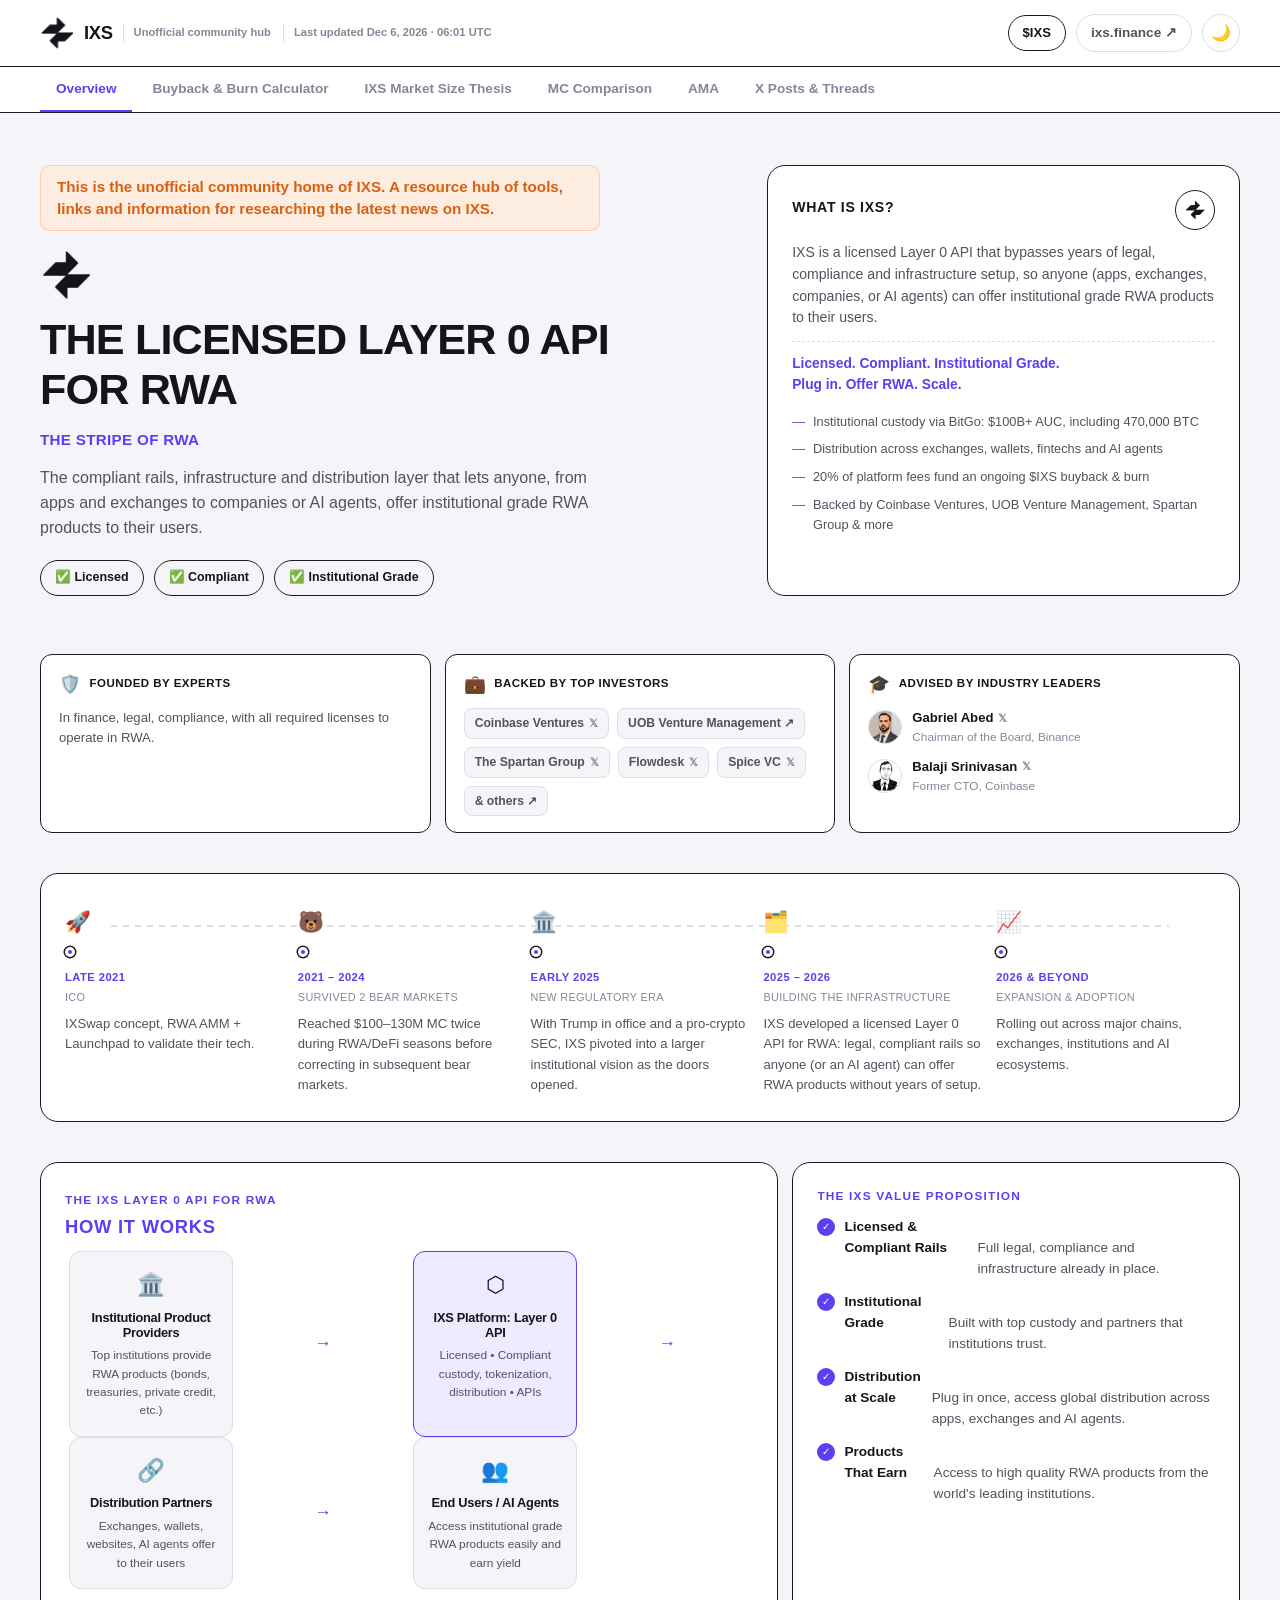
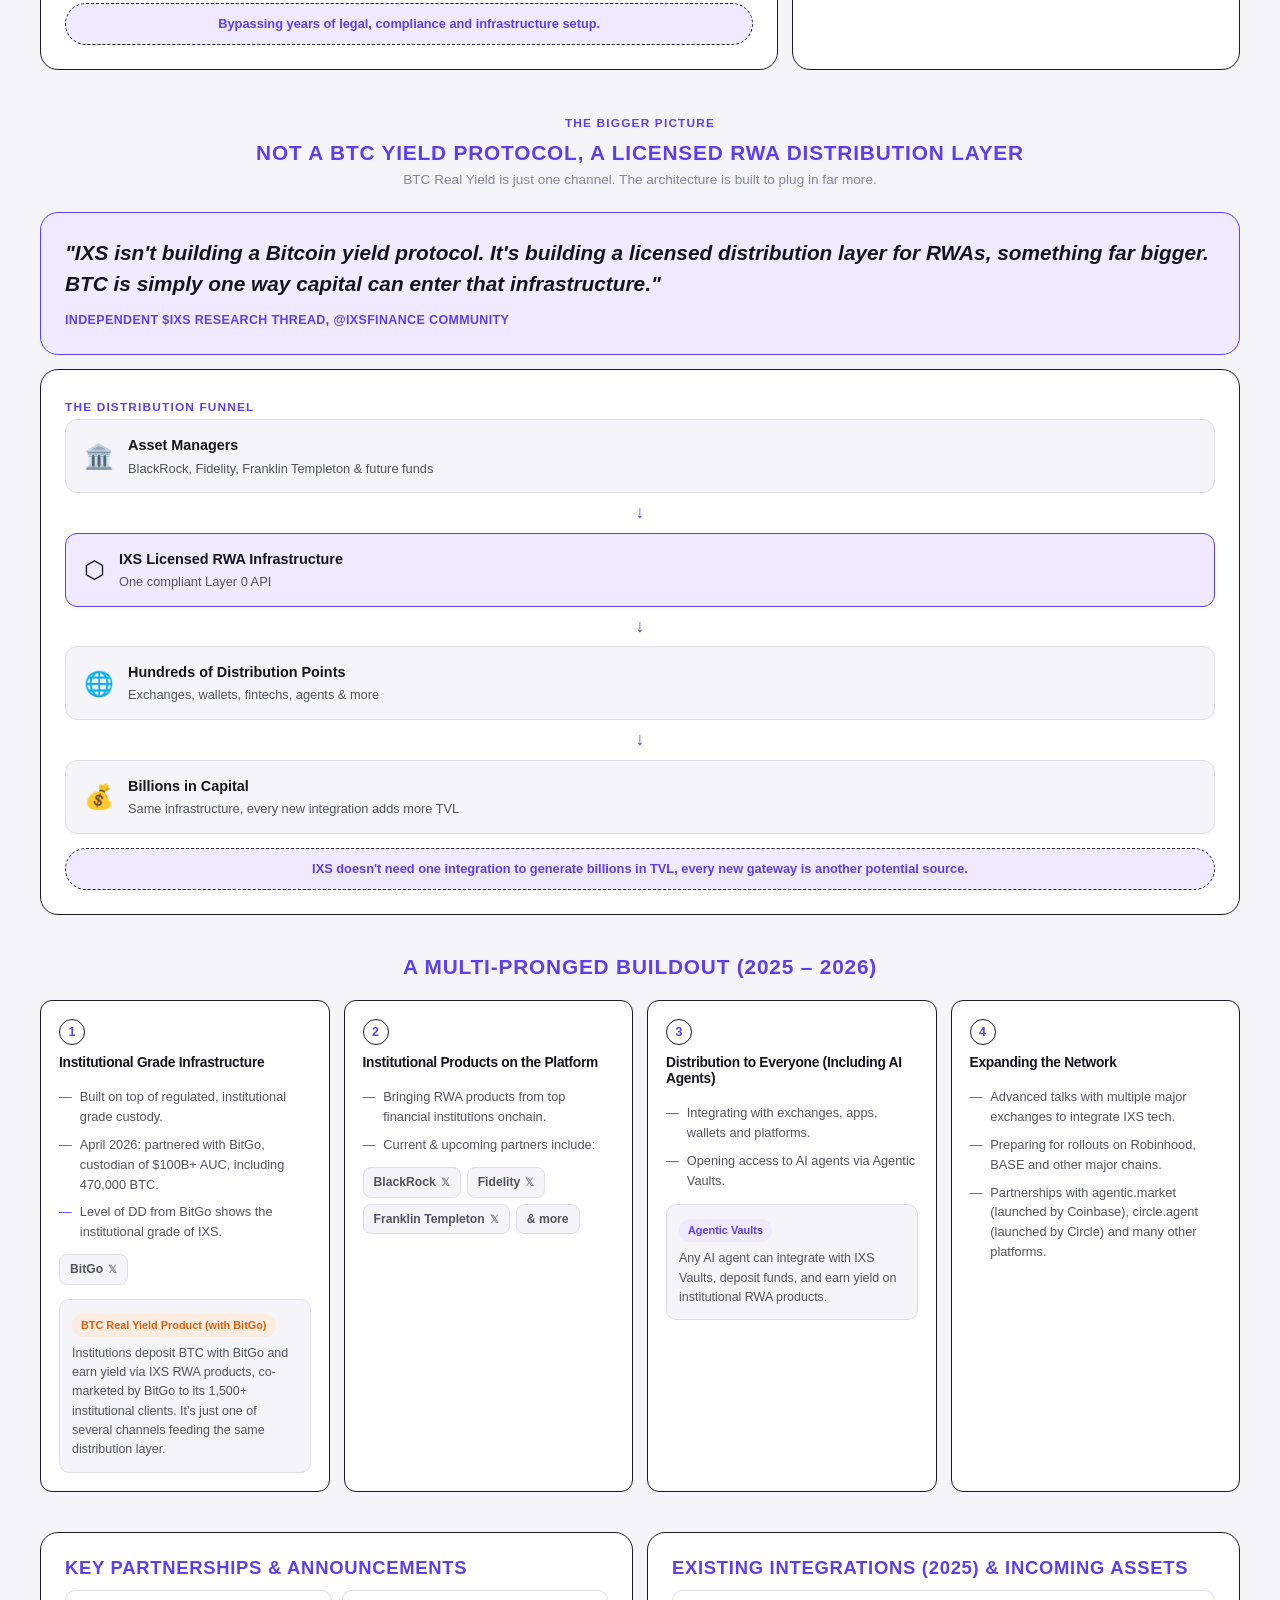
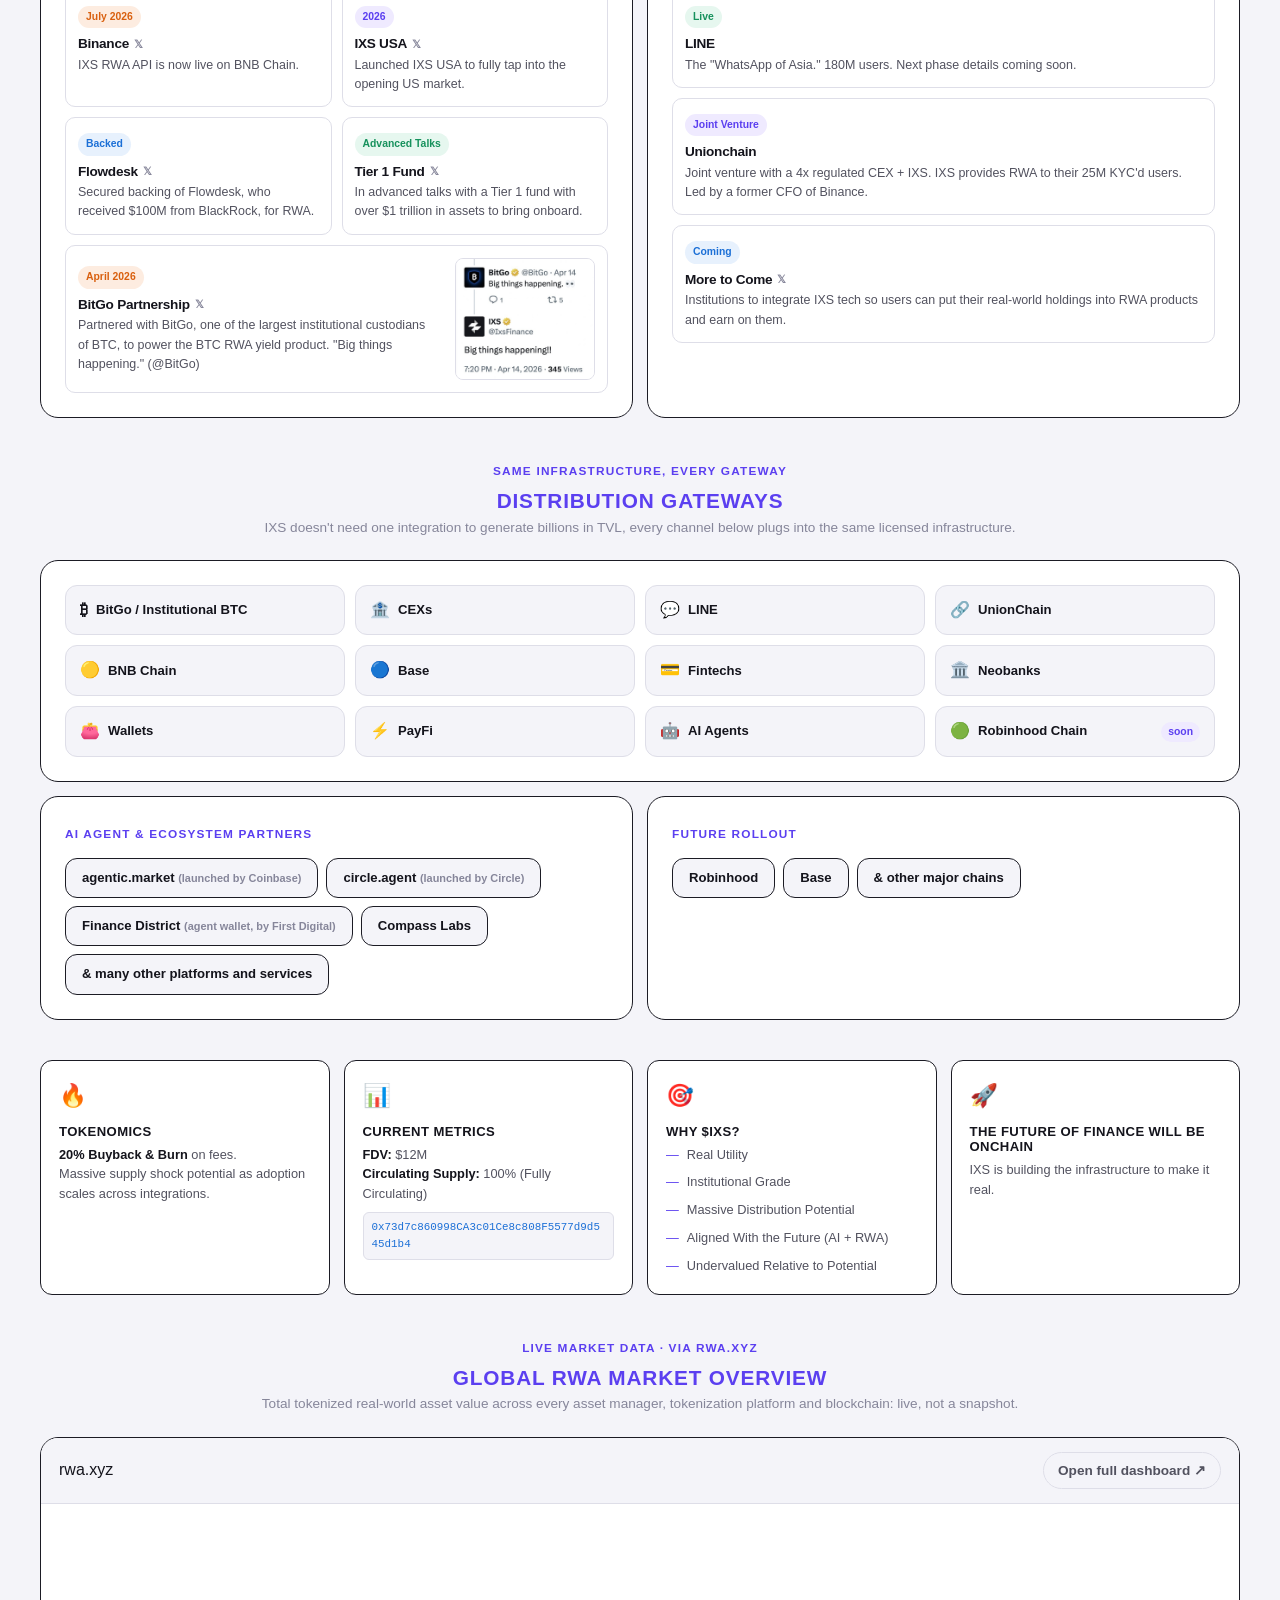
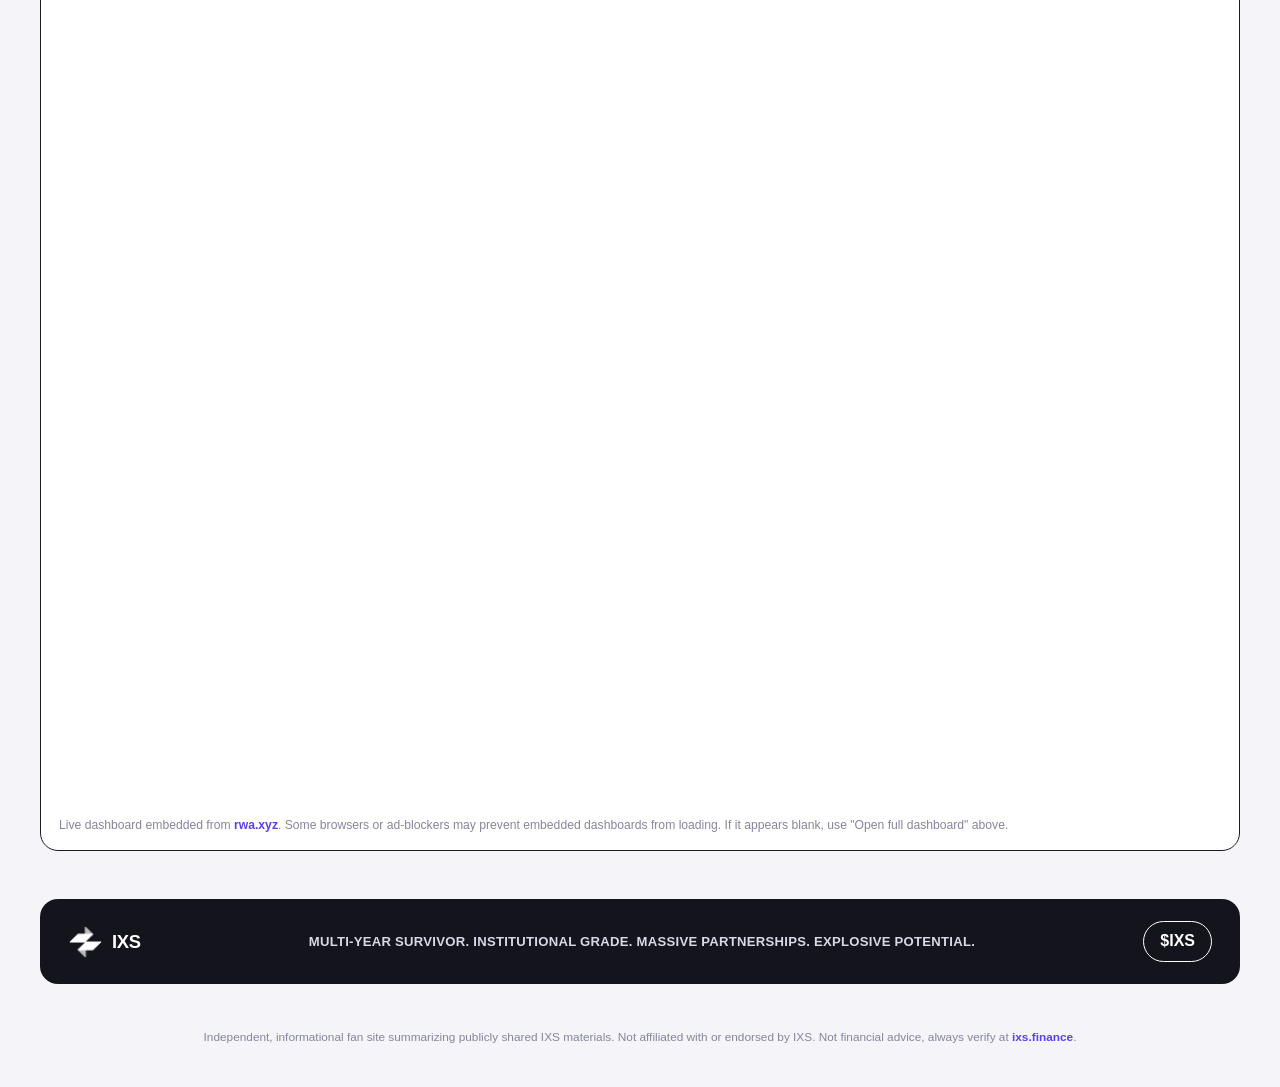
==== index.html @ 7d9be3b3 "Add files via upload" ====
<!DOCTYPE html>
<html lang="en">
<head>
<meta charset="UTF-8">
<meta name="viewport" content="width=device-width, initial-scale=1.0">
<script>
  // Set the theme before first paint to avoid a light/dark flash.
  (function () {
    try {
      var stored = localStorage.getItem('ixs-theme');
      var theme = stored || (window.matchMedia && window.matchMedia('(prefers-color-scheme: dark)').matches ? 'dark' : 'light');
      document.documentElement.setAttribute('data-theme', theme);
    } catch (e) {}
  })();
</script>
<title>IXS: The Licensed Layer 0 API for RWA</title>
<meta name="description" content="IXS is the compliant rails, infrastructure and distribution layer that lets anyone, apps, exchanges, companies or AI agents, offer institutional-grade RWA products to their users. Licensed. Compliant. Institutional Grade.">
<link rel="icon" type="image/png" sizes="32x32" href="assets/favicon-32.png">
<link rel="apple-touch-icon" href="assets/favicon-256.png">
<link rel="stylesheet" href="css/styles.css?v=82">
</head>
<body>

<!-- TOP BAR (menu/tabs to be added here later) -->
<div class="topbar">
  <div class="topbar-inner">
    <div class="brand">
      <img class="brand-mark logo-invertable" src="assets/logo-mark-dark.png" alt="IXS logo">
      <span class="brand-word">IXS</span>
      <span class="brand-tag">Unofficial community hub</span>
      <span class="last-updated" id="lastUpdated">Last updated…</span>
    </div>
    <div style="display:flex; align-items:center; gap:10px;">
      <span class="ticker-badge">$IXS</span>
      <a href="https://www.ixs.finance" target="_blank" rel="noopener" class="topbar-link">ixs.finance ↗</a>
      <button type="button" id="themeToggle" class="theme-toggle" aria-label="Toggle dark mode" title="Toggle dark mode">
        <span class="icon-sun" aria-hidden="true">☀️</span>
        <span class="icon-moon" aria-hidden="true">🌙</span>
      </button>
    </div>
  </div>
</div>

<!-- TAB NAV -->
<div class="tabbar">
  <div class="tabbar-inner">
    <button type="button" class="tab-btn active" data-tab="tab-overview">Overview</button>
    <button type="button" class="tab-btn" data-tab="tab-model">Buyback &amp; Burn Calculator</button>
    <button type="button" class="tab-btn" data-tab="tab-ixs-thesis">IXS Market Size Thesis</button>
    <button type="button" class="tab-btn" data-tab="tab-comparison">MC Comparison</button>
    <button type="button" class="tab-btn" data-tab="tab-ama">AMA</button>
    <button type="button" class="tab-btn" data-tab="tab-posts">X Posts &amp; Threads</button>
  </div>
</div>

<div id="tab-overview" class="tab-panel">
<div class="container">

  <!-- ============ ROW 1 — HEADER / WHAT IS IXS ============ -->
  <section id="overview">
    <div class="hero-grid">
      <div class="hero-left reveal">
        <p class="hero-disclaimer">This is the unofficial community home of IXS. A resource hub of tools, links and information for researching the latest news on IXS.</p>
        <img class="brand-mark logo-invertable" src="assets/logo-mark-dark.png" alt="IXS logo" style="width:52px; height:52px;">
        <h1>THE LICENSED LAYER 0 API FOR RWA</h1>
        <div class="kicker">THE STRIPE OF RWA</div>
        <p class="lede">The compliant rails, infrastructure and distribution layer that lets anyone, from apps and exchanges to companies or AI agents, offer institutional grade RWA products to their users.</p>
        <div class="badge-row">
          <span class="badge">✅ Licensed</span>
          <span class="badge">✅ Compliant</span>
          <span class="badge">✅ Institutional Grade</span>
        </div>
      </div>

      <div class="what-is-box reveal">
        <div class="head-row">
          <h3>What is IXS?</h3>
          <span class="mini-mark">
            <img class="logo-invertable" src="assets/logo-mark-dark.png" alt="IXS logo" style="width:20px; height:20px;">
          </span>
        </div>
        <p>IXS is a licensed Layer 0 API that bypasses years of legal, compliance and infrastructure setup, so anyone (apps, exchanges, companies, or AI agents) can offer institutional grade RWA products to their users.</p>
        <div class="tagline">Licensed. Compliant. Institutional Grade.<br>Plug in. Offer RWA. Scale.</div>
        <ul class="dash-list" style="margin-top:4px;">
          <li>Institutional custody via BitGo: $100B+ AUC, including 470,000 BTC</li>
          <li>Distribution across exchanges, wallets, fintechs and AI agents</li>
          <li>20% of platform fees fund an ongoing $IXS buyback &amp; burn</li>
          <li>Backed by Coinbase Ventures, UOB Venture Management, Spartan Group &amp; more</li>
        </ul>
      </div>
    </div>
  </section>

  <!-- ============ ROW 2 — FOUNDED / BACKED / ADVISED ============ -->
  <section id="credibility">
    <div class="cred-grid">
      <div class="cred-box reveal">
        <div class="label"><span class="ic">🛡️</span> Founded by Experts</div>
        <p style="font-size:0.82rem;">In finance, legal, compliance, with all required licenses to operate in RWA.</p>
      </div>
      <div class="cred-box reveal">
        <div class="label"><span class="ic">💼</span> Backed by Top Investors</div>
        <div class="logo-row">
          <a class="logo-chip-sm interactive" href="https://x.com/cbventures" target="_blank" rel="noopener">Coinbase Ventures <span class="x-icon" aria-hidden="true">𝕏</span></a>
          <a class="logo-chip-sm interactive" href="https://www.uobvm.com.sg/uobvm-en/index.page" target="_blank" rel="noopener">UOB Venture Management ↗</a>
          <a class="logo-chip-sm interactive" href="https://x.com/TheSpartanGroup" target="_blank" rel="noopener">The Spartan Group <span class="x-icon" aria-hidden="true">𝕏</span></a>
          <a class="logo-chip-sm interactive" href="https://x.com/flowdesk_co" target="_blank" rel="noopener">Flowdesk <span class="x-icon" aria-hidden="true">𝕏</span></a>
          <a class="logo-chip-sm interactive" href="https://x.com/SPiCE_VC" target="_blank" rel="noopener">Spice VC <span class="x-icon" aria-hidden="true">𝕏</span></a>
          <a class="logo-chip-sm interactive" href="https://www.ixs.finance/ecosystem" target="_blank" rel="noopener">& others ↗</a>
        </div>
      </div>
      <div class="cred-box reveal">
        <div class="label"><span class="ic">🎓</span> Advised by Industry Leaders</div>
        <div class="advisor-row">
          <a class="advisor advisor-link" href="https://x.com/gabrielabed" target="_blank" rel="noopener">
            <img class="avatar avatar-photo" src="assets/gabriel-abed.jpg" alt="Gabriel Abed">
            <div>
              <div class="name">Gabriel Abed <span class="x-icon" aria-hidden="true">𝕏</span></div>
              <div class="role">Chairman of the Board, Binance</div>
            </div>
          </a>
          <a class="advisor advisor-link" href="https://x.com/balajis" target="_blank" rel="noopener">
            <img class="avatar avatar-photo" src="assets/balaji-srinivasan.jpg" alt="Balaji Srinivasan">
            <div>
              <div class="name">Balaji Srinivasan <span class="x-icon" aria-hidden="true">𝕏</span></div>
              <div class="role">Former CTO, Coinbase</div>
            </div>
          </a>
        </div>
      </div>
    </div>
  </section>

  <!-- ============ ROW 3 — TIMELINE ============ -->
  <section id="timeline">
    <div class="panel timeline-panel reveal">
      <div class="timeline">
        <div class="tl-item">
          <div class="ic">🚀</div>
          <div class="tl-dot"></div>
          <div class="phase">Late 2021</div>
          <div class="period">ICO</div>
          <p>IXSwap concept, RWA AMM + Launchpad to validate their tech.</p>
        </div>
        <div class="tl-item">
          <div class="ic">🐻</div>
          <div class="tl-dot"></div>
          <div class="phase">2021 – 2024</div>
          <div class="period">Survived 2 Bear Markets</div>
          <p>Reached $100–130M MC twice during RWA/DeFi seasons before correcting in subsequent bear markets.</p>
        </div>
        <div class="tl-item">
          <div class="ic">🏛️</div>
          <div class="tl-dot"></div>
          <div class="phase">Early 2025</div>
          <div class="period">New Regulatory Era</div>
          <p>With Trump in office and a pro-crypto SEC, IXS pivoted into a larger institutional vision as the doors opened.</p>
        </div>
        <div class="tl-item">
          <div class="ic">🗂️</div>
          <div class="tl-dot"></div>
          <div class="phase">2025 – 2026</div>
          <div class="period">Building the Infrastructure</div>
          <p>IXS developed a licensed Layer 0 API for RWA: legal, compliant rails so anyone (or an AI agent) can offer RWA products without years of setup.</p>
        </div>
        <div class="tl-item">
          <div class="ic">📈</div>
          <div class="tl-dot"></div>
          <div class="phase">2026 & Beyond</div>
          <div class="period">Expansion & Adoption</div>
          <p>Rolling out across major chains, exchanges, institutions and AI ecosystems.</p>
        </div>
      </div>
    </div>
  </section>

  <!-- ============ ROW 4 — HOW IT WORKS + VALUE PROP ============ -->
  <section id="how-it-works">
    <div class="hiw-grid">
      <div class="panel reveal">
        <div class="eyebrow">The IXS Layer 0 API for RWA</div>
        <h2 style="margin-top:4px;">How It Works</h2>
        <div class="flow">
          <div class="flow-step">
            <div class="ic">🏛️</div>
            <h4>Institutional Product Providers</h4>
            <p>Top institutions provide RWA products (bonds, treasuries, private credit, etc.)</p>
          </div>
          <div class="flow-arrow">→</div>
          <div class="flow-step highlight">
            <div class="ic">⬡</div>
            <h4>IXS Platform: Layer 0 API</h4>
            <p>Licensed • Compliant custody, tokenization, distribution • APIs</p>
          </div>
          <div class="flow-arrow">→</div>
          <div class="flow-step">
            <div class="ic">🔗</div>
            <h4>Distribution Partners</h4>
            <p>Exchanges, wallets, websites, AI agents offer to their users</p>
          </div>
          <div class="flow-arrow">→</div>
          <div class="flow-step">
            <div class="ic">👥</div>
            <h4>End Users / AI Agents</h4>
            <p>Access institutional grade RWA products easily and earn yield</p>
          </div>
        </div>
        <div class="flow-note">Bypassing years of legal, compliance and infrastructure setup.</div>
      </div>

      <div class="panel value-box reveal">
        <div class="eyebrow">The IXS Value Proposition</div>
        <ul class="check-list">
          <li><strong>Licensed & Compliant Rails</strong><br>Full legal, compliance and infrastructure already in place.</li>
          <li><strong>Institutional Grade</strong><br>Built with top custody and partners that institutions trust.</li>
          <li><strong>Distribution at Scale</strong><br>Plug in once, access global distribution across apps, exchanges and AI agents.</li>
          <li><strong>Products That Earn</strong><br>Access to high quality RWA products from the world's leading institutions.</li>
        </ul>
      </div>
    </div>
  </section>

  <!-- ============ ROW 4.5 — THE BIGGER PICTURE (DISTRIBUTION THESIS) ============ -->
  <section id="bigger-picture">
    <div class="section-title reveal">
      <span class="eyebrow" style="justify-content:center; display:inline-flex;">The bigger picture</span>
      <h2 style="margin-top:6px;">Not a BTC yield protocol, a licensed RWA distribution layer</h2>
      <div class="sub">BTC Real Yield is just one channel. The architecture is built to plug in far more.</div>
    </div>

    <div class="panel quote-card reveal">
      <p class="quote-text">"IXS isn't building a Bitcoin yield protocol. It's building a licensed distribution layer for RWAs, something far bigger. BTC is simply one way capital can enter that infrastructure."</p>
      <div class="quote-attr">Independent $IXS research thread, @IxsFinance community</div>
    </div>

    <div class="panel reveal" style="margin-top:14px;">
      <div class="eyebrow">The distribution funnel</div>
      <div class="funnel">
        <div class="funnel-step">
          <div class="ic">🏛️</div>
          <div>
            <strong>Asset Managers</strong>
            <p>BlackRock, Fidelity, Franklin Templeton &amp; future funds</p>
          </div>
        </div>
        <div class="funnel-arrow">↓</div>
        <div class="funnel-step highlight">
          <div class="ic">⬡</div>
          <div>
            <strong>IXS Licensed RWA Infrastructure</strong>
            <p>One compliant Layer 0 API</p>
          </div>
        </div>
        <div class="funnel-arrow">↓</div>
        <div class="funnel-step">
          <div class="ic">🌐</div>
          <div>
            <strong>Hundreds of Distribution Points</strong>
            <p>Exchanges, wallets, fintechs, agents &amp; more</p>
          </div>
        </div>
        <div class="funnel-arrow">↓</div>
        <div class="funnel-step">
          <div class="ic">💰</div>
          <div>
            <strong>Billions in Capital</strong>
            <p>Same infrastructure, every new integration adds more TVL</p>
          </div>
        </div>
      </div>
      <div class="flow-note">IXS doesn't need one integration to generate billions in TVL, every new gateway is another potential source.</div>
    </div>
  </section>

  <!-- ============ ROW 5 — MULTI-PRONGED BUILDOUT ============ -->
  <section id="buildout">
    <div class="section-title reveal">
      <h2>A Multi-Pronged Buildout (2025 – 2026)</h2>
    </div>
    <div class="buildout-grid">
      <div class="buildout-card reveal">
        <div class="buildout-num">1</div>
        <h3>Institutional Grade Infrastructure</h3>
        <ul class="dash-list">
          <li>Built on top of regulated, institutional grade custody.</li>
          <li>April 2026: partnered with BitGo, custodian of $100B+ AUC, including 470,000 BTC.</li>
          <li>Level of DD from BitGo shows the institutional grade of IXS.</li>
        </ul>
        <div class="logo-row" style="margin-top:2px;"><a class="logo-chip-sm interactive" href="https://x.com/BitGo" target="_blank" rel="noopener">BitGo <span class="x-icon" aria-hidden="true">𝕏</span></a></div>
        <div class="callout">
          <span class="tag tag-orange">BTC Real Yield Product (with BitGo)</span>
          <p>Institutions deposit BTC with BitGo and earn yield via IXS RWA products, co-marketed by BitGo to its 1,500+ institutional clients. It's just one of several channels feeding the same distribution layer.</p>
        </div>
      </div>

      <div class="buildout-card reveal">
        <div class="buildout-num">2</div>
        <h3>Institutional Products on the Platform</h3>
        <ul class="dash-list">
          <li>Bringing RWA products from top financial institutions onchain.</li>
          <li>Current & upcoming partners include:</li>
        </ul>
        <div class="mini-logo-row">
          <a class="logo-chip-sm interactive" href="https://x.com/BlackRock" target="_blank" rel="noopener">BlackRock <span class="x-icon" aria-hidden="true">𝕏</span></a>
          <a class="logo-chip-sm interactive" href="https://x.com/Fidelity" target="_blank" rel="noopener">Fidelity <span class="x-icon" aria-hidden="true">𝕏</span></a>
          <a class="logo-chip-sm interactive" href="https://x.com/FTDA_US" target="_blank" rel="noopener">Franklin Templeton <span class="x-icon" aria-hidden="true">𝕏</span></a>
          <span class="logo-chip-sm">& more</span>
        </div>
      </div>

      <div class="buildout-card reveal">
        <div class="buildout-num">3</div>
        <h3>Distribution to Everyone (Including AI Agents)</h3>
        <ul class="dash-list">
          <li>Integrating with exchanges, apps, wallets and platforms.</li>
          <li>Opening access to AI agents via Agentic Vaults.</li>
        </ul>
        <div class="callout">
          <span class="tag tag-purple">Agentic Vaults</span>
          <p>Any AI agent can integrate with IXS Vaults, deposit funds, and earn yield on institutional RWA products.</p>
        </div>
      </div>

      <div class="buildout-card reveal">
        <div class="buildout-num">4</div>
        <h3>Expanding the Network</h3>
        <ul class="dash-list">
          <li>Advanced talks with multiple major exchanges to integrate IXS tech.</li>
          <li>Preparing for rollouts on Robinhood, BASE and other major chains.</li>
          <li>Partnerships with agentic.market (launched by Coinbase), circle.agent (launched by Circle) and many other platforms.</li>
        </ul>
      </div>
    </div>
  </section>

  <!-- ============ ROW 6 — KEY PARTNERSHIPS / EXISTING INTEGRATIONS ============ -->
  <section id="partnerships">
    <div class="announce-grid">
      <div class="panel announce-panel reveal">
        <h2>Key Partnerships & Announcements</h2>
        <div class="announce-items">
          <a class="announce-item interactive" href="https://x.com/BNBCHAIN/status/2077820978877378817" target="_blank" rel="noopener">
            <span class="tag tag-orange">July 2026</span>
            <h4>Binance <span class="x-icon" aria-hidden="true">𝕏</span></h4>
            <p>IXS RWA API is now live on BNB Chain.</p>
          </a>
          <a class="announce-item interactive" href="https://x.com/IxsFinance/status/2028813392669004068" target="_blank" rel="noopener">
            <span class="tag tag-purple">2026</span>
            <h4>IXS USA <span class="x-icon" aria-hidden="true">𝕏</span></h4>
            <p>Launched IXS USA to fully tap into the opening US market.</p>
          </a>
          <a class="announce-item interactive" href="https://x.com/IxsFinance/status/1991494586934427832" target="_blank" rel="noopener">
            <span class="tag" style="background:var(--blue-soft); color:var(--blue);">Backed</span>
            <h4>Flowdesk <span class="x-icon" aria-hidden="true">𝕏</span></h4>
            <p>Secured backing of Flowdesk, who received $100M from BlackRock, for RWA.</p>
          </a>
          <a class="announce-item interactive" href="https://x.com/Crypto_Nolt/status/2080570416100208909" target="_blank" rel="noopener">
            <span class="tag" style="background:var(--green-soft); color:var(--green);">Advanced Talks</span>
            <h4>Tier 1 Fund <span class="x-icon" aria-hidden="true">𝕏</span></h4>
            <p>In advanced talks with a Tier 1 fund with over $1 trillion in assets to bring onboard.</p>
          </a>
          <a class="announce-item interactive announce-item-featured" href="https://x.com/IxsFinance/status/2044017113120030805" target="_blank" rel="noopener">
            <div class="announce-featured-text">
              <span class="tag tag-orange">April 2026</span>
              <h4>BitGo Partnership <span class="x-icon" aria-hidden="true">𝕏</span></h4>
              <p>Partnered with BitGo, one of the largest institutional custodians of BTC, to power the BTC RWA yield product. "Big things happening." (@BitGo)</p>
            </div>
            <img class="announce-featured-img" src="assets/bitgo-ixs-tweet.jpg" alt="BitGo and IXS Finance exchange on X: BitGo says &quot;Big things happening.&quot;, IXS replies &quot;Big things happening!!&quot;">
          </a>
        </div>
      </div>

      <div class="panel announce-panel reveal">
        <h2>Existing Integrations (2025) & Incoming Assets</h2>
        <div class="announce-items single-col">
          <div class="announce-item">
            <span class="tag" style="background:var(--green-soft); color:var(--green);">Live</span>
            <h4>LINE</h4>
            <p>The "WhatsApp of Asia." 180M users. Next phase details coming soon.</p>
          </div>
          <div class="announce-item">
            <span class="tag tag-purple">Joint Venture</span>
            <h4>Unionchain</h4>
            <p>Joint venture with a 4x regulated CEX + IXS. IXS provides RWA to their 25M KYC'd users. Led by a former CFO of Binance.</p>
          </div>
          <a class="announce-item interactive" href="https://x.com/Crypto_Nolt/status/2079907229155635337" target="_blank" rel="noopener">
            <span class="tag" style="background:var(--blue-soft); color:var(--blue);">Coming</span>
            <h4>More to Come <span class="x-icon" aria-hidden="true">𝕏</span></h4>
            <p>Institutions to integrate IXS tech so users can put their real-world holdings into RWA products and earn on them.</p>
          </a>
        </div>
      </div>
    </div>
  </section>

  <!-- ============ ROW 7 — DISTRIBUTION GATEWAYS ============ -->
  <section id="ecosystem">
    <div class="section-title reveal">
      <span class="eyebrow" style="justify-content:center; display:inline-flex;">Same infrastructure, every gateway</span>
      <h2 style="margin-top:6px;">Distribution Gateways</h2>
      <div class="sub">IXS doesn't need one integration to generate billions in TVL, every channel below plugs into the same licensed infrastructure.</div>
    </div>

    <div class="panel reveal">
      <div class="gateway-grid">
        <div class="gateway-chip"><span class="ic">₿</span> BitGo / Institutional BTC</div>
        <div class="gateway-chip"><span class="ic">🏦</span> CEXs</div>
        <div class="gateway-chip"><span class="ic">💬</span> LINE</div>
        <div class="gateway-chip"><span class="ic">🔗</span> UnionChain</div>
        <div class="gateway-chip"><span class="ic">🟡</span> BNB Chain</div>
        <div class="gateway-chip"><span class="ic">🔵</span> Base</div>
        <div class="gateway-chip"><span class="ic">💳</span> Fintechs</div>
        <div class="gateway-chip"><span class="ic">🏛️</span> Neobanks</div>
        <div class="gateway-chip"><span class="ic">👛</span> Wallets</div>
        <div class="gateway-chip"><span class="ic">⚡</span> PayFi</div>
        <div class="gateway-chip"><span class="ic">🤖</span> AI Agents</div>
        <div class="gateway-chip"><span class="ic">🟢</span> Robinhood Chain <span class="soon">soon</span></div>
      </div>
    </div>

    <div class="eco-grid" style="margin-top:14px;">
      <div class="panel eco-panel reveal">
        <div class="eyebrow">AI Agent & Ecosystem Partners</div>
        <div class="logo-strip">
          <span class="logo-chip">agentic.market <small style="font-weight:600; color:var(--faint);">(launched by Coinbase)</small></span>
          <span class="logo-chip">circle.agent <small style="font-weight:600; color:var(--faint);">(launched by Circle)</small></span>
          <span class="logo-chip">Finance District <small style="font-weight:600; color:var(--faint);">(agent wallet, by First Digital)</small></span>
          <span class="logo-chip">Compass Labs</span>
          <span class="logo-chip">& many other platforms and services</span>
        </div>
      </div>
      <div class="panel eco-panel reveal">
        <div class="eyebrow">Future Rollout</div>
        <div class="logo-strip">
          <span class="logo-chip">Robinhood</span>
          <span class="logo-chip">Base</span>
          <span class="logo-chip">& other major chains</span>
        </div>
      </div>
    </div>
  </section>

  <!-- ============ ROW 8 — TOKENOMICS / METRICS / WHY $IXS / FUTURE ============ -->
  <section id="tokenomics">
    <div class="bottom-grid">
      <div class="bottom-card reveal">
        <div class="ic">🔥</div>
        <h3>Tokenomics</h3>
        <p><span class="metric">20% Buyback & Burn</span> on fees.</p>
        <p>Massive supply shock potential as adoption scales across integrations.</p>
      </div>
      <div class="bottom-card reveal">
        <div class="ic">📊</div>
        <h3>Current Metrics</h3>
        <p><span class="metric">FDV:</span> $12M</p>
        <p><span class="metric">Circulating Supply:</span> 100% (Fully Circulating)</p>
        <code>0x73d7c860998CA3c01Ce8c808F5577d9d545d1b4</code>
      </div>
      <div class="bottom-card reveal">
        <div class="ic">🎯</div>
        <h3>Why $IXS?</h3>
        <ul class="dash-list">
          <li>Real Utility</li>
          <li>Institutional Grade</li>
          <li>Massive Distribution Potential</li>
          <li>Aligned With the Future (AI + RWA)</li>
          <li>Undervalued Relative to Potential</li>
        </ul>
      </div>
      <div class="bottom-card reveal">
        <div class="ic">🚀</div>
        <h3>The Future of Finance Will Be Onchain</h3>
        <p>IXS is building the infrastructure to make it real.</p>
      </div>
    </div>
  </section>

  <!-- ============ ROW 9 — GLOBAL RWA MARKET (RWA.xyz LIVE EMBED) ============ -->
  <section id="market-data">
    <div class="section-title reveal">
      <span class="eyebrow" style="justify-content:center; display:inline-flex;">Live market data · via RWA.xyz</span>
      <h2 style="margin-top:6px;">Global RWA Market Overview</h2>
      <div class="sub">Total tokenized real-world asset value across every asset manager, tokenization platform and blockchain: live, not a snapshot.</div>
    </div>

    <div class="panel reveal" style="padding:0; overflow:hidden;">
      <div class="embed-toolbar">
        <span class="pill on-purple">rwa.xyz</span>
        <a href="https://app.rwa.xyz/" target="_blank" rel="noopener" class="topbar-link">Open full dashboard ↗</a>
      </div>
      <div class="embed-frame-wrap">
        <iframe
          src="https://app.rwa.xyz/"
          title="RWA.xyz, Global Market Overview"
          loading="lazy"
          referrerpolicy="no-referrer-when-downgrade">
        </iframe>
      </div>
      <p class="embed-note">Live dashboard embedded from <a href="https://rwa.xyz" target="_blank" rel="noopener">rwa.xyz</a>. Some browsers or ad-blockers may prevent embedded dashboards from loading. If it appears blank, use "Open full dashboard" above.</p>
    </div>
  </section>

  <!-- ============ FOOTER BAND ============ -->
  <section id="footer">
    <div class="footer-band reveal">
      <div class="brand">
        <img class="brand-mark" src="assets/logo-mark-light.png" alt="IXS logo">
        <span class="brand-word">IXS</span>
      </div>
      <div class="footer-tagline">MULTI-YEAR SURVIVOR. INSTITUTIONAL GRADE. MASSIVE PARTNERSHIPS. EXPLOSIVE POTENTIAL.</div>
      <div class="footer-ticker">$IXS</div>
    </div>
  </section>

  <p class="site-footer-note">Independent, informational fan site summarizing publicly shared IXS materials. Not affiliated with or endorsed by IXS. Not financial advice, always verify at <a href="https://www.ixs.finance" target="_blank" rel="noopener">ixs.finance</a>.</p>

</div>
</div>
<!-- /tab-overview -->

<!-- ============================================================
     TAB 2 — BUYBACK & BURN MODEL
     ============================================================ -->
<div id="tab-model" class="tab-panel" hidden>
<div class="container">

  <!-- MODEL HERO -->
  <section class="model-hero">
    <span class="eyebrow reveal in">IXS Finance: Model</span>
    <div class="calc-badge reveal in">🖩 Interactive calculator, scroll down to adjust the assumptions yourself</div>
    <h1 class="reveal in">Buyback and Burn Calculator for each revenue channel</h1>
    <p class="lede reveal in">BTC Real Yield is just one channel, IXS is a licensed distribution layer, and every channel below feeds the same mechanism: 10% buyback + 10% buyback &amp; burn of $IXS. Adjust any assumption to estimate the USD buying pressure and the total RWA TVL IXS could reach.</p>
  </section>

  <!-- CONVERGING STREAMS DIAGRAM -->
  <section>
    <div class="panel reveal">
      <div class="streams-flow streams-flow-5">
        <div class="stream-box">
          <div class="ic">₿</div>
          <h4>BTC Real Yield</h4>
          <p>Via BitGo custody: $100B+ AUC incl. 470,000 BTC, institutions deposit BTC, borrow, and deploy into RWA</p>
        </div>
        <div class="stream-box">
          <div class="ic">🏦</div>
          <h4>Institutional RWA Products</h4>
          <p>BlackRock, Fidelity, Franklin Templeton &amp; future funds, rolling out across BNB, BASE, Robinhood &amp; more</p>
        </div>
        <div class="stream-box">
          <div class="ic">🔗</div>
          <h4>Exchange Integrations</h4>
          <p>CEXs, UnionChain, advanced talks with multiple major exchanges for integrating IXS vaults and products</p>
        </div>
        <div class="stream-box">
          <div class="ic">💬</div>
          <h4>Super-apps &amp; Fintech</h4>
          <p>LINE (180M users), fintechs, neobanks, wallets, PayFi</p>
        </div>
        <div class="stream-box">
          <div class="ic">🤖</div>
          <h4>IXS Agentic API</h4>
          <p>Just deployed on BNBChain, and rolling out to all major chains including BASE, RH, and integrating with agentic.market (Coinbase), circle.agent (Circle): same institutional infrastructure for autonomous capital</p>
        </div>
      </div>
      <div class="stream-arrows stream-arrows-5"><span>↓</span><span>↓</span><span>↓</span><span>↓</span><span>↓</span></div>
      <div class="burn-banner">10% Buyback + 10% Buyback &amp; Burn, up to 20% of fees collected go to $IXS</div>
    </div>

    <div class="panel scenario-note reveal">
      <strong>Why these defaults:</strong> these are illustrative starting assumptions across all five distribution channels, not a forecast. Every field below is yours to change to model your own scenario.
    </div>
  </section>

  <!-- MODEL DASHBOARD: fixed aggregate header + scrollable body -->
  <div class="model-dashboard">
  <div class="model-dashboard-header">
  <!-- AGGREGATE SUMMARY -->
  <section>
    <div class="section-title reveal">
      <h2>Aggregate: all streams combined</h2>
      <div class="sub">Live totals, recalculated as you adjust any assumption below</div>
    </div>
    <div class="aggregate-grid reveal">
      <div class="agg-stat on-purple">
        <div class="label">Est. Total RWA TVL / Volume</div>
        <div class="value" id="aggTVL">$0</div>
      </div>
      <div class="agg-stat">
        <div class="label">Implied Fee Revenue</div>
        <div class="value" id="aggFee">$0</div>
      </div>
      <div class="agg-stat on-purple">
        <div class="label">Buyback &amp; Burn (USD)</div>
        <div class="value" id="aggBuyback">$0</div>
      </div>
    </div>
  </section>
  </div>
  <div class="model-dashboard-body">

  <!-- GLOBAL ASSUMPTIONS -->
  <section class="tight">
    <div class="panel reveal">
      <div class="eyebrow">Global assumptions</div>
      <h2 style="margin-top:4px; margin-bottom:14px;">Applied to every stream below</h2>
      <div class="assumptions-bar">
        <div class="field">
          <label for="ixsPrice">$IXS price (USD)</label>
          <input type="number" id="ixsPrice" min="0.0001" step="0.001" value="0.07">
        </div>
        <div class="field">
          <label for="ixsSupply">$IXS circulating supply</label>
          <input type="text" inputmode="numeric" id="ixsSupply" value="180,000,000">
        </div>
        <div class="field">
          <label for="buybackPct">Buyback share of fees <span class="val" id="buybackPctVal">20</span>%</label>
          <input type="range" id="buybackPct" min="0" max="50" step="1" value="20">
        </div>
        <div class="field">
          <label for="burnPct">Burn share of fees <span class="val" id="burnPctVal">10</span>%</label>
          <input type="range" id="burnPct" min="0" max="50" step="1" value="10">
        </div>
      </div>
    </div>
  </section>

  <!-- STREAM CALCULATORS -->
  <section>
    <div class="section-title reveal">
      <h2>Model each revenue stream</h2>
      <div class="sub">Illustrative default assumptions across all five channels, every field is editable, order-of-magnitude placeholders throughout</div>
      <button type="button" id="resetScenarioBtn" class="btn-reset">↺ Reset to default scenario</button>
    </div>

    <div class="stream-grid">

      <!-- STREAM 1 — BTC REAL YIELD -->
      <div class="panel stream-card reveal" data-stream="btc">
        <div class="stream-head">
          <span class="ic">₿</span>
          <div>
            <h3>BTC Real Yield</h3>
            <div class="stream-sub">Via BitGo · BTC collateral → RWA exposure → fee</div>
          </div>
        </div>

        <div class="field">
          <label for="btc_availablePool">Institutions + wBTC + accredited clients (millions of USD)</label>
          <input type="text" inputmode="numeric" id="btc_availablePool" value="390,000">
        </div>
        <div class="field-hint">= 3,900,000 BTC across institutions, wBTC and accredited clients at an assumed $100K/BTC. Only a fraction needs to move through IXS to matter.</div>

        <div class="field">
          <label for="btc_adoptionPct">Adoption: % of that BTC deployed <span class="val" id="btc_adoptionPctVal">0.50</span>%</label>
          <input type="range" id="btc_adoptionPct" min="0" max="20" step="0.01" value="0.50">
        </div>
        <div class="field-hint">0.50% ≈ 1,950 BTC of the available pool deployed through IXS.</div>

        <div class="field two-col">
          <div>
            <label for="btc_ltv">% converted to productive RWA exposure <span class="val" id="btc_ltvVal">75</span>%</label>
            <input type="range" id="btc_ltv" min="10" max="90" step="1" value="75">
          </div>
          <div>
            <label for="btc_feePct">Vault fee on RWA exposure <span class="val" id="btc_feePctVal">0.75</span>%</label>
            <input type="range" id="btc_feePct" min="0.1" max="2" step="0.05" value="0.75">
          </div>
        </div>

        <div class="stream-results">
          <div class="result">
            <span class="result-label">BTC collateral deployed</span>
            <span class="result-value" id="btc_outVolume">$0</span>
          </div>
          <div class="result">
            <span class="result-label">RWA exposure (TVL)</span>
            <span class="result-value" id="btc_outRwaExposure">$0</span>
          </div>
          <div class="result">
            <span class="result-label">Fee revenue</span>
            <span class="result-value" id="btc_outFee">$0</span>
          </div>
          <div class="result highlight">
            <span class="result-label">Buyback &amp; Burn (USD)</span>
            <span class="result-value" id="btc_outBuyback">$0</span>
          </div>
        </div>
      </div>

      <!-- STREAM 2 — INSTITUTIONAL RWA PRODUCTS -->
      <div class="panel stream-card reveal" data-stream="vaults">
        <div class="stream-head">
          <span class="ic">🏦</span>
          <div>
            <h3>Institutional RWA Products</h3>
            <div class="stream-sub">BlackRock, Fidelity, Franklin Templeton · BNB / BASE / Robinhood</div>
          </div>
        </div>

        <div class="field">
          <label for="vaults_tvl">Deployed institutional TVL (millions of USD)</label>
          <input type="text" inputmode="numeric" id="vaults_tvl" value="1,000">
        </div>
        <div class="field-hint">Asset managers → IXS infrastructure → distribution.</div>

        <div class="field">
          <label for="vaults_feePct">Vault fee / yield spread <span class="val" id="vaults_feePctVal">0.75</span>%</label>
          <input type="range" id="vaults_feePct" min="0.1" max="2" step="0.05" value="0.75">
        </div>

        <div class="stream-results">
          <div class="result">
            <span class="result-label">TVL</span>
            <span class="result-value" id="vaults_outVolume">$0</span>
          </div>
          <div class="result">
            <span class="result-label">Fee revenue</span>
            <span class="result-value" id="vaults_outFee">$0</span>
          </div>
          <div class="result highlight span-2">
            <span class="result-label">Buyback &amp; Burn (USD)</span>
            <span class="result-value" id="vaults_outBuyback">$0</span>
          </div>
        </div>
      </div>

      <!-- STREAM 3 — EXCHANGE INTEGRATIONS -->
      <div class="panel stream-card reveal" data-stream="exchange">
        <div class="stream-head">
          <span class="ic">🔗</span>
          <div>
            <h3>Exchange Integrations</h3>
            <div class="stream-sub">Major exchange talks · Unionchain</div>
          </div>
        </div>

        <div class="field">
          <label for="exch_volume">Deployed volume via exchanges (millions of USD)</label>
          <input type="text" inputmode="numeric" id="exch_volume" value="2,000">
        </div>
        <div class="field-hint">In advanced talks with multiple major exchanges so users can deploy holdings into IXS vaults; Unionchain tech runs on IXS.</div>

        <div class="field">
          <label for="exch_feePct">Fee on deployed volume <span class="val" id="exch_feePctVal">0.75</span>%</label>
          <input type="range" id="exch_feePct" min="0.1" max="2" step="0.05" value="0.75">
        </div>

        <div class="stream-results">
          <div class="result">
            <span class="result-label">Volume</span>
            <span class="result-value" id="exch_outVolume">$0</span>
          </div>
          <div class="result">
            <span class="result-label">Fee revenue</span>
            <span class="result-value" id="exch_outFee">$0</span>
          </div>
          <div class="result highlight span-2">
            <span class="result-label">Buyback &amp; Burn (USD)</span>
            <span class="result-value" id="exch_outBuyback">$0</span>
          </div>
        </div>
      </div>

      <!-- STREAM 4 — SUPER-APPS & FINTECH -->
      <div class="panel stream-card reveal" data-stream="line">
        <div class="stream-head">
          <span class="ic">💬</span>
          <div>
            <h3>Super-apps &amp; Fintech</h3>
            <div class="stream-sub">LINE (180M users) · fintechs · neobanks · wallets · PayFi</div>
          </div>
        </div>

        <div class="field">
          <label for="line_users">Reachable users (LINE + fintech/neobank/wallet partners)</label>
          <input type="text" inputmode="numeric" id="line_users" value="750,000,000">
        </div>
        <div class="field-hint">LINE (the "WhatsApp of Asia," 180M users) is the flagship named integration; this represents blended reach across the broader super-app/fintech/neobank/wallet/PayFi category.</div>

        <div class="field">
          <label for="line_adoptionPct">Adoption: % of users depositing <span class="val" id="line_adoptionPctVal">1.00</span>%</label>
          <input type="range" id="line_adoptionPct" min="0" max="3" step="0.01" value="1.00">
        </div>

        <div class="field two-col">
          <div>
            <label for="line_avgDeposit">Avg. deposit / user (USD)</label>
            <input type="text" inputmode="numeric" id="line_avgDeposit" value="150">
          </div>
          <div>
            <label for="line_feePct">Fee on deposits <span class="val" id="line_feePctVal">0.75</span>%</label>
            <input type="range" id="line_feePct" min="0.1" max="2" step="0.05" value="0.75">
          </div>
        </div>

        <div class="stream-results">
          <div class="result">
            <span class="result-label">Deposit volume</span>
            <span class="result-value" id="line_outVolume">$0</span>
          </div>
          <div class="result">
            <span class="result-label">Fee revenue</span>
            <span class="result-value" id="line_outFee">$0</span>
          </div>
          <div class="result highlight span-2">
            <span class="result-label">Buyback &amp; Burn (USD)</span>
            <span class="result-value" id="line_outBuyback">$0</span>
          </div>
        </div>
      </div>

      <!-- STREAM 5 — AI AGENTS -->
      <div class="panel stream-card reveal" data-stream="agents">
        <div class="stream-head">
          <span class="ic">🤖</span>
          <div>
            <h3>IXS Agentic API</h3>
            <div class="stream-sub">agentic.market (Coinbase) · circle.agent (Circle) · Agentic Vaults</div>
          </div>
        </div>

        <div class="field">
          <label for="agents_tvl">Deployed agent-vault TVL (millions of USD)</label>
          <input type="text" inputmode="numeric" id="agents_tvl" value="5,000">
        </div>
        <div class="field-hint">Agents already hold wallets and interact with DeFi. Agentic Vaults give them the same institutional RWA infrastructure as human capital.</div>

        <div class="field">
          <label for="agents_feePct">Vault fee / yield spread <span class="val" id="agents_feePctVal">0.75</span>%</label>
          <input type="range" id="agents_feePct" min="0.1" max="2" step="0.05" value="0.75">
        </div>

        <div class="stream-results">
          <div class="result">
            <span class="result-label">TVL</span>
            <span class="result-value" id="agents_outVolume">$0</span>
          </div>
          <div class="result">
            <span class="result-label">Fee revenue</span>
            <span class="result-value" id="agents_outFee">$0</span>
          </div>
          <div class="result highlight span-2">
            <span class="result-label">Buyback &amp; Burn (USD)</span>
            <span class="result-value" id="agents_outBuyback">$0</span>
          </div>
        </div>
      </div>

    </div>
  </section>

  <!-- WHAT COULD PUSH THIS FURTHER -->
  <section class="tight">
    <div class="section-title reveal">
      <h2>What could push this even further</h2>
    </div>
    <div class="buildout-grid cols-2 reveal">
      <div class="buildout-card">
        <div class="ic" style="font-size:1.5rem;">🔁</div>
        <h3>Leveraged RWA Vaults</h3>
        <p>Connect tokenized RWAs to lending markets so the underlying capital can be reused, generating economic activity beyond the original TVL. More DeFi composability layered onto institutional RWAs.</p>
      </div>
      <div class="buildout-card">
        <div class="ic" style="font-size:1.5rem;">🔄</div>
        <h3>The Flywheel</h3>
        <p>More integrations → more capital → more RWA TVL → more fees → more $IXS buybacks. Every new distribution gateway compounds the same mechanism.</p>
      </div>
    </div>
  </section>

  <!-- CHART -->
  <section>
    <div class="panel reveal">
      <div class="eyebrow">Revenue &amp; burn mix</div>
      <h2 style="margin-top:4px; margin-bottom:4px;">Buyback + burn by stream, across all five channels</h2>
      <div class="chart-wrap">
        <canvas id="streamChart" height="300"></canvas>
      </div>
    </div>
  </section>

  <!-- DISCLAIMER -->
  <section class="tight">
    <div class="panel model-disclaimer reveal">
      <h2 style="margin-bottom:8px;">Disclaimer</h2>
      <p>This tool models the mechanical flow of fees, buyback and burn based on the assumptions you set, it does not predict IXS price, market cap, or actual adoption. Default figures are seeded from an independent, publicly posted back-of-envelope breakdown (not an official IXS forecast) and mix stock (deployed TVL) with flow (loan/deposit volume) across streams for illustration; treat the aggregate as an order-of-magnitude estimate, not a forecast. Fee percentages, buyback/burn splits, and pool sizes are editable placeholders and are not official IXS figures, always verify against ixs.finance.</p>
    </div>
  </section>

  </div>
  </div>
  <!-- /model-dashboard -->

</div>
</div>
<!-- /tab-model -->

<!-- ============================================================
     TAB 3 — X POSTS & THREADS
     ============================================================ -->
<div id="tab-posts" class="tab-panel" hidden>
<div class="container">

  <section class="model-hero">
    <span class="eyebrow reveal in">Community coverage</span>
    <h1 class="reveal in">X Posts &amp; Threads</h1>
    <p class="lede reveal in">Independent threads, AMAs and deep dives on IXS, sorted most recent first. Not official IXS content; click through to read each in full on X.</p>
  </section>

  <section>
    <div class="post-list">

      <a class="post-card reveal" href="https://x.com/jazzplane/status/2086222977704628465" target="_blank" rel="noopener">
        <span class="post-author">@jazzplane</span>
        <h3>Take one more look at $IXS. No, seriously. <span class="x-icon" aria-hidden="true">𝕏</span></h3>
      </a>

      <a class="post-card reveal" href="https://x.com/Crypto_Nolt/status/2085999944318538183" target="_blank" rel="noopener">
        <span class="post-author">@Crypto_Nolt</span>
        <h3>IXS isn't a Bitcoin yield protocol. It's a licensed distribution layer for RWAs <span class="x-icon" aria-hidden="true">𝕏</span></h3>
        <p>BTC is simply one way capital can enter the infrastructure. Most people don't realize the full scale of what IXS is deploying.</p>
      </a>

      <a class="post-card reveal" href="https://x.com/FundamentalWolf/status/2085287015998706061" target="_blank" rel="noopener">
        <span class="post-author">@FundamentalWolf</span>
        <h3>IXS in one single image <span class="x-icon" aria-hidden="true">𝕏</span></h3>
        <p>Building the rails for real-world assets.</p>
      </a>

      <a class="post-card reveal" href="https://x.com/Crypto_Nolt/status/2085281534135705629" target="_blank" rel="noopener">
        <span class="post-author">@Crypto_Nolt</span>
        <h3>IXS in one single image <span class="x-icon" aria-hidden="true">𝕏</span></h3>
        <p>Multi-year survivor. Institutional grade. Massive partnerships. Explosive potential.</p>
      </a>

      <a class="post-card reveal" href="https://x.com/Crypto_Nolt/status/2080914032937062627" target="_blank" rel="noopener">
        <span class="post-author">@Crypto_Nolt</span>
        <h3>Why Bitcoin needs real yield <span class="x-icon" aria-hidden="true">𝕏</span></h3>
      </a>

      <a class="post-card reveal" href="https://x.com/ragenut/status/2080888260134633486" target="_blank" rel="noopener">
        <span class="post-author">@ragenut</span>
        <h3>Seven years of infrastructure-building, now reaching distribution as RWAs, stablecoins and AI agents converge <span class="x-icon" aria-hidden="true">𝕏</span></h3>
      </a>

      <a class="post-card reveal" href="https://x.com/Crypto_Nolt/status/2080570416100208909" target="_blank" rel="noopener">
        <span class="post-author">@Crypto_Nolt</span>
        <h3>Bringing a Tier 1, $1T+ AUM fund manager on-chain with an investment-grade bond fund <span class="x-icon" aria-hidden="true">𝕏</span></h3>
      </a>

      <a class="post-card reveal" href="https://x.com/Crypto_Nolt/status/2080213810539855939" target="_blank" rel="noopener">
        <span class="post-author">@Crypto_Nolt</span>
        <h3>BitGo podcast: running two of the most innovative companies in RWA and crypto <span class="x-icon" aria-hidden="true">𝕏</span></h3>
      </a>

      <a class="post-card reveal" href="https://x.com/Crypto_Nolt/status/2079907229155635337" target="_blank" rel="noopener">
        <span class="post-author">@Crypto_Nolt</span>
        <h3>$IXS AMA thread with @IxsFinance <span class="x-icon" aria-hidden="true">𝕏</span></h3>
      </a>

      <a class="post-card reveal" href="https://x.com/Crypto_Nolt/status/2079852800339546488" target="_blank" rel="noopener">
        <span class="post-author">@Crypto_Nolt</span>
        <h3>IXS Finance: the licensed yield layer for agentic finance <span class="x-icon" aria-hidden="true">𝕏</span></h3>
      </a>

      <a class="post-card reveal" href="https://x.com/marwolwarl/status/2075763161085390950" target="_blank" rel="noopener">
        <span class="post-author">@marwolwarl</span>
        <h3>Think you know what $IXS is? The scale is massive <span class="x-icon" aria-hidden="true">𝕏</span></h3>
      </a>

      <a class="post-card reveal" href="https://x.com/marwolwarl/status/2066687389184266348" target="_blank" rel="noopener">
        <span class="post-author">@marwolwarl</span>
        <h3>A deep dive into the sub-$20M lowcap powering the agentic AI economy <span class="x-icon" aria-hidden="true">𝕏</span></h3>
      </a>

      <a class="post-card reveal" href="https://x.com/CryptosBatman/status/2034935911549452322" target="_blank" rel="noopener">
        <span class="post-author">@CryptosBatman</span>
        <h3>RWA is no longer just a narrative. It's becoming core financial infrastructure <span class="x-icon" aria-hidden="true">𝕏</span></h3>
      </a>

    </div>
  </section>

  <p class="site-footer-note">Independent, informational fan site summarizing publicly shared IXS materials. Not affiliated with or endorsed by IXS. Not financial advice, always verify at <a href="https://www.ixs.finance" target="_blank" rel="noopener">ixs.finance</a>.</p>

</div>
</div>
<!-- /tab-posts -->

<!-- ============================================================
     TAB 4 — AMA
     ============================================================ -->
<div id="tab-ama" class="tab-panel" hidden>
<div class="container">

  <section class="model-hero">
    <span class="eyebrow reveal in">Community AMA</span>
    <h1 class="reveal in">Telegram AMA, July 22, 2026</h1>
    <p class="lede reveal in">The team's latest Ask Me Anything, hosted live in IXS's official Telegram community. Reproduced in full below exactly as it happened, only lightly formatted for readability.</p>
    <div class="reveal in" style="margin-top:10px;">
      <div class="field-hint" style="margin:0 0 8px;">AMA summaries available by community members</div>
      <div class="logo-row">
        <a class="logo-chip-sm interactive" href="https://x.com/Crypto_Nolt/status/2079907229155635337" target="_blank" rel="noopener">@Crypto_Nolt <span class="x-icon" aria-hidden="true">𝕏</span></a>
        <a class="logo-chip-sm interactive" href="https://x.com/ragenut/status/2080888260134633486" target="_blank" rel="noopener">@ragenut <span class="x-icon" aria-hidden="true">𝕏</span></a>
      </div>
    </div>
  </section>

  <section>
    <div class="panel ama-panel reveal">
      <div class="ama-meta">
        <span class="ama-meta-item">Hosted by Robinweb3</span>
        <span class="ama-meta-item">Julian Kwan, IXS</span>
        <span class="ama-meta-item">AO (Aaron), IXS</span>
        <span class="ama-meta-item">July 22, 2026 · Telegram</span>
      </div>

      <div class="ama-thread">

        <div class="ama-turn ama-host">
          <div class="ama-turn-head"><span class="ama-name">Robinweb3</span><span class="ama-role host">Host</span><span class="ama-time">13:01</span></div>
          <p>I'll be hosting the AMA today</p>
          <p>@AOIXS also in the house?</p>
          <p>just a quick house-rules: IXS rules! that's it</p>
          <p>gm everyone and welcome. this one's been long overdue.</p>
          <p>when I sat down to prep this AMA I ended up with enough material for a 3 hour session.</p>
          <p>the team keeps shipping. new site, H2 roadmap, IXS.agent, partnerships, US plans. we're not going to get through all of it...and that's fine.</p>
          <p>Julian has a swarm of meetings after this, so we've got a hard-ish stop. if we run out of time, don't worry. anything we don't cover either rolls into the next AMA or gets answered right here in the daily chat. nothing gets lost.</p>
          <p>so let's make the time count. Julian, Aaron, get ready.</p>
        </div>

        <div class="ama-turn ama-host">
          <div class="ama-turn-head"><span class="ama-name">Robinweb3</span><span class="ama-role host">Host</span><span class="ama-time">13:04</span></div>
          <p>...alright Julian, let's start big. you keep talking about the "Third Wave." explain it like I'm new here. what is it, and why is the crossover between real-world assets and AI agents the spot IXS is planting its flag?</p>
        </div>

        <div class="ama-turn ama-team">
          <div class="ama-turn-head"><span class="ama-name">Julian Kwan</span><span class="ama-role team">IXS</span><span class="ama-time">13:05</span></div>
          <p>The first wave was bringing crypto-native primitives on-chain. The second wave, the one we're still in the early innings of, is tokenizing real-world assets at institutional scale. The Third Wave is what happens when those two meet autonomous intelligence. AI agents are rapidly becoming economic actors. They already hold wallets, execute transactions, and manage capital flows. What they don't yet have at scale is a compliant, institutional-grade place to put that capital to work in real yield from real assets without a human in the loop every time. That's the wedge. IXS built the regulated settlement layer, ERC-4626 vaults wrapping institutional RWAs, that both humans and agents can access through the same infrastructure.</p>
          <p>Institutions come through full compliance rails. Agents come through programmable APIs and session keys. Similar vault,. Accessing the same assets, slightly different format. This isn't a side feature. It's the natural next layer once you've spent years building using licensed custody, issuance, and distribution infrastructure. The agent economy doesn't need another sandbox. It needs the same serious rails institutions are already using, but exposed programmatically.</p>
          <p>We already have production vaults from BlackRock, Fidelity, and Franklin Templeton live on these rails, with BitGo providing institutional custody. At the same time, we are live with Anthropic through the Claude Partner Program. This is not a separate agent product. It is the same high-quality infrastructure, now made programmable for autonomous capital. That asymmetry, years of licensed infrastructure plus native agent access, is what positions us for the Third Wave. We coined it the Third Wave.</p>
          <p>The Third Wave isn't about more tokenization per say. It's what happens when tokenized real assets meet autonomous capital at institutional standards. We didn't build a product for agents. We built the missing yield layer the entire agent stack was waiting for. I am a massive proponent of the agentic economy and a trillion agents trading and investing 24 x7. Its early, but that is what you want to be. Next question!</p>
        </div>

        <div class="ama-turn ama-host">
          <div class="ama-turn-head"><span class="ama-name">Robinweb3</span><span class="ama-role host">Host</span><span class="ama-time">13:08</span></div>
          <p>ok that's a very comprehensive answer. Anthropic..👀 You're actually not very outspoken about that but it feels like the right direction if you'd ask me....</p>
          <p>so follow up question quick: if an agent wants to earn yield today, what's actually stopping it right now, and how does IXS fix that?</p>
        </div>

        <div class="ama-turn ama-team">
          <div class="ama-turn-head"><span class="ama-name">Julian Kwan</span><span class="ama-role team">IXS</span><span class="ama-time">13:10</span></div>
          <p>Securities are highly complex and regulated, LLMs cannot just "do it themselves" there is a huge moat around us, that is definitely not the same for more simple businesses/industries, so they cannot copy and paste there way into RWA, they will have to partner, invest or acquire in specific industries, just saying..</p>
        </div>

        <div class="ama-turn ama-host">
          <div class="ama-turn-head"><span class="ama-name">Robinweb3</span><span class="ama-role host">Host</span><span class="ama-time">13:10</span></div>
          <p>so basically the robots get a savings account before half of crypto twitter does. noted ✍️</p>
          <p>Julian, you just dropped the new site and the H2 roadmap article. give us the short version: where is IXS going in the next six months, and what's growing on the vault side?</p>
        </div>

        <div class="ama-turn ama-team">
          <div class="ama-turn-head"><span class="ama-name">Julian Kwan</span><span class="ama-role team">IXS</span><span class="ama-time">13:12</span></div>
          <p>Agents can earn defi yield today, no problem, but those yields are crypto, not USD backed like RWA treasuries/MMF, etc, so IXS solves this, agents invest into RWA as easily and quickly frictionless as investing into defi vaults. Simple concept, incredibly difficult to launch, but we did it. The next phase is to spread the word and bring in more partnerships which are in the works as you would know.</p>
          <p>I want to first start with our BHAG, our BHAG for IXS is: Any real world asset, tokenized for any human or agent, available on IXS + 100's of partner platforms CEX, DEX, Fintech, Payfi, Apps, Neobanks, wallets, credit cards, and then onto wall street, broker dealers, private banks and other financial institutions.</p>
          <p>H2 is about scaling the regulated agentic settlement layer we've been constructing for years. The new site and vision piece lay out the thesis clearly. We're moving from infrastructure that institutions can use to infrastructure that both institutions and autonomous agents can use natively. On the vault side we're expanding depth and accessibility. More institutional-grade underlying assets are being integrated into the open-ended vault architecture. Tokenized fixed income, private credit exposures, and additional short-duration instruments. We have Blackrock, Fidelity, Franklin Templeton, and adding tokenized stocks SpaceX, Apple, Google and more are coming down the pipeline. We are also live with Funding Societies' private credit vault in Southeast Asia.</p>
          <p>H2 is focused on turning the foundation we've built into a compounding flywheel. The new site and Third Wave vision piece make the direction clear: we are scaling the regulated settlement layer so the same vaults serve both institutional capital and autonomous agents at growing scale. We are making these same vaults more discoverable and usable by agents while continuing to onboard additional institutional-grade assets. Every new asset or integration increases the utility of the entire platform.</p>
          <p>The focus is on making these vaults more composable and discoverable while maintaining the same compliance and custody standards. The real expansion is in how these vaults are accessed. We're deepening the programmable interfaces so agents can discover, deposit, earn, and exit with minimal friction, while institutions continue to use the same products through traditional onboarding. This dual-access model is deliberate. It compounds the utility of every asset we onboard.</p>
          <p>H2 isn't about adding features. It's about making the same regulated vaults work seamlessly for both the largest institutions and the smallest autonomous agents, hit me with the next qu pls</p>
        </div>

        <div class="ama-turn ama-host">
          <div class="ama-turn-head"><span class="ama-name">Robinweb3</span><span class="ama-role host">Host</span><span class="ama-time">13:15</span></div>
          <p>amazing, sounds like you're locked in Julian! here a cheeky question (if you can answer)</p>
          <p>of everything in H2, what's the one thing you personally can't wait to ship?</p>
        </div>

        <div class="ama-turn ama-team">
          <div class="ama-turn-head"><span class="ama-name">Julian Kwan</span><span class="ama-role team">IXS</span><span class="ama-time">13:17</span></div>
          <p>New distribution partners are probably the most impactful overall, but there is a lot going on and I want to push the team to overachieve on their OKRs. And that is shipping, whole team needs to life, business, legal, tech ops etc to get any of these off the ground and operational</p>
        </div>

        <div class="ama-turn ama-host">
          <div class="ama-turn-head"><span class="ama-name">Robinweb3</span><span class="ama-role host">Host</span><span class="ama-time">13:18</span></div>
          <p>very understandable, with the pace the current world moves!</p>
          <p>ok, let's move on ...let's get practical. what are you building to make IXS actually useful for AI agents, APIs, data, incentives, all of it. and where is IXS.agent right now: early access, or are people (or bots) already using it for real?</p>
        </div>

        <div class="ama-turn ama-team">
          <div class="ama-turn-head"><span class="ama-name">Julian Kwan</span><span class="ama-role team">IXS</span><span class="ama-time">13:19</span></div>
          <p>Agent vaults are live right now, not a demo or testnet. They are accessible today through our API and through MCP endpoints, which means an agent can discover a vault, read the yield, and allocate into real world assets programmatically. What comes next is making them richer for agents. Cleaner data so an agent can reason about risk and yield, deeper API coverage, and incentives that reward agents for routing real capital. We are in early access and retail first, and that is deliberate. Retail and agent builders prove the rails, then institutions follow. That is how every crypto cycle has adopted, and we are building in that exact order. Our team is working on driving further adoption through some new initiatives which will be released as they come out soon.</p>
          <p>The plan is to make the entire product surface more agent-native. Machine-readable compliance and vault metadata. Standardized data formats for position reporting and yield attribution. Session-key and wallet abstraction support. Clear incentive alignment so agents can optimize for risk-adjusted yield autonomously. We're not building a separate agent product. We're exposing the same high-quality vaults institutions use, but with the interfaces and primitives agents need to operate at machine speed and scale. Early integrations are already underway with agent frameworks, and we expect more production usage as the agent economy matures, Its kind of only been 3-6 months of the agent economy coming alive, its incredibly exciting to think about the TAM and the speed at which AI develops, we are going to ride that wave at the very front.</p>
          <p>Next we focus on new partnerships agentic.market (launched by Coinbase) circle.agent (launched by Circle) and many other new platforms and services focused on the agent economy. Verifiable data, identity, controls, etc This new world is a blue ocean opportunity, trillions of agents interacting at light speed, investing/divesting. Several well known investors on social media, have been all over this topic this year, including the Moonshots team lead by Peter Diamandis, the all in podcast with Sacks and co and several of the leading blockchain groups like Sui and CEX groups Binance and OKx all building agents and skill sets. IXS is coming in hot with the first RWA Vaults for agents that everyone above can use and plug into, we are agnostic to agents, agent wallets, all stablecoins and are looking to partner up with everyone above and more</p>
          <p>Just to reconfirm that we are not building agent-only products. We are exposing the exact same BlackRock, Fidelity, and private credit vaults to autonomous capital through clean APIs. We must drive key partnerships and new channels to grow the platform whilst making sure we are AI ready and AI first.</p>
        </div>

        <div class="ama-turn ama-host">
          <div class="ama-turn-head"><span class="ama-name">Robinweb3</span><span class="ama-role host">Host</span><span class="ama-time">13:23</span></div>
          <p>I think that's a very key element to highlight, you're building not only for agents, so basically there's a whole new blue ocean you're tapping into here? And agents are higly scaleable right?</p>
        </div>

        <div class="ama-turn ama-team">
          <div class="ama-turn-head"><span class="ama-name">Julian Kwan</span><span class="ama-role team">IXS</span><span class="ama-time">13:25</span></div>
          <p>we are expanding and we must, everyone must get AI ready and be AI first in thought and product, yes there are many agent platforms being built and already in market most major CEX all have agents, but the kicker is they can only invest into crypto currently, until they connect with IXS. Our agent friendly RWA vaults are agent agnostic, wallet agnostic, built for easy interaction with all agents today and in the future as many more million go live.</p>
          <p>These guys all have shared their TAM projections for the agentic economy and its all exponential and hard to even map out, I am a believer of this, watching and building in the space, its very early, but momentum is unstoppable.</p>
        </div>

        <div class="ama-turn ama-host">
          <div class="ama-turn-head"><span class="ama-name">Robinweb3</span><span class="ama-role host">Host</span><span class="ama-time">13:27</span></div>
          <p>yeh unreal when they talk about many many trillions now instead of billlions lol</p>
        </div>

        <div class="ama-turn ama-team">
          <div class="ama-turn-head"><span class="ama-name">Julian Kwan</span><span class="ama-role team">IXS</span><span class="ama-time">13:27</span></div>
          <p>Yes its now T, not B.</p>
        </div>

        <div class="ama-turn ama-host">
          <div class="ama-turn-head"><span class="ama-name">Robinweb3</span><span class="ama-role host">Host</span><span class="ama-time">13:27</span></div>
          <p>ok, next one talking about big..</p>
          <p>you're up against giants building in-house, JPMorgan, DTCC, BlackRock, and crypto names with big TVL like Ondo and Securitize. why does IXS win? are mid-sized institutions or agent teams using you yet? and if I'm a $5-10B fund, why pick IXS instead of building it myself, and how fast can I go live?</p>
        </div>

        <div class="ama-turn ama-team">
          <div class="ama-turn-head"><span class="ama-name">Julian Kwan</span><span class="ama-role team">IXS</span><span class="ama-time">13:29</span></div>
          <p>Large institutions building in-house optimize for maximum control at enormous scale. That takes years and significant resources. Most participants including CEX, DEX, wallets, Fintech, Payfi and mid-sized institutions, family offices, neobanks, and agent teams, need reliable, compliant access to tokenized RWAs with strong custody and liquidity without rebuilding the entire stack. Some have tech, few have licenses, hardly any have tech + licenses for RWA, we do.</p>
          <p>Our B2B model is the perfect solution, LINE agreed, as did the 4 CEX behind Union Chain. We have 10-20 more proposals in market now to provide RWA to groups with over 100M users collectively.</p>
          <p>We have spent seven years building exactly that. We have 60+ institutional deals closed, $88M+ independently verified in deployed capital, live vaults from BlackRock, Fidelity, and Franklin Templeton, institutional custody through BitGo, and distribution already live with partners who have large user bases, including LINE's 200M+ user base.</p>
          <p>Mid-sized institutions and early agent teams are starting to use the platform. For a $5–10B fund the practical advantages are speed, specialization, and lower operational burden. They can access battle-tested, licensed infrastructure and focus on capital allocation instead of building custody relationships, compliance frameworks, and distribution from scratch. The combination of real blue-chip assets live today, proven custody, and actual distribution reach is what makes the rails credible at scale. Almost all institutions find it very difficult to just switch to onchain securities. Many have had to build parallel platforms or products as existing architecture is embedded and old, we can help them with that, instantly (after onboarding).</p>
          <p>JP Morgan, DTCC, Blackrock all want to work with platforms like us to expand their reach and distribution, they are not competitors, but future partners. I would say Securitize and Ondo, same same but also different, in that they are US centric but great businesses, in the RWA space, regulations are complex and jurisdictional, so more partners in different parts of the world is high on their wishlists and plans.</p>
        </div>

        <div class="ama-turn ama-host">
          <div class="ama-turn-head"><span class="ama-name">Robinweb3</span><span class="ama-role host">Host</span><span class="ama-time">13:34</span></div>
          <p>that makes a lot of sense, the market is growing so rapidly, and the demand for solutions like IXS is just growing, it feels like everyone wants to get involved with RWAs in one way or another..and offering world-class RWA products is definetely setting IXS apart from some others out there</p>
          <p>Ok switching to Aaron!</p>
          <p>it's numbers time, let's talk about a very commonly used word TVL</p>
          <p>could you share a bit more on the latest regarding our $88M TVL number, how it breaks down, and looking fwd</p>
        </div>

        <div class="ama-turn ama-team">
          <div class="ama-turn-head"><span class="ama-name">AO (Aaron)</span><span class="ama-role team">IXS</span><span class="ama-time">13:36</span></div>
          <p>Our current reported TVL stands at $88M. This figure reflects primarily the capital raised and deployed through our earlier primary deals and fundraising rounds.</p>
          <p>Beyond the current base, we are actively developing new leveraged structures against our upcoming RWA assets. Most of the new deals we are looking at will be structured in this way to provide both leveraged and unleveraged exposures.</p>
          <p>These structures will be built on our vault infrastructure, allowing us to connect high-quality tokenized real-world assets (such as private credit, yield-bearing instruments, and other RWAs) to established lending protocols. By enabling efficient Loan-to-Value (LTV) ratios, users and the protocol itself can borrow against these assets while maintaining strong over-collateralization.</p>
          <p>This creates a powerful multiplier effect:</p>
          <ul class="dash-list">
            <li>The same underlying RWA capital can support additional leveraged positions.</li>
            <li>It attracts both conservative yield seekers (unleveraged) and more capital-efficient leveraged participants.</li>
            <li>Recycled liquidity flows back into the ecosystem, meaningfully boosting overall TVL in a sustainable, risk-managed way.</li>
          </ul>
          <p>We expect these new vaults and leveraged products to drive significant TVL expansion while improving capital efficiency and deepening protocol utility.</p>
        </div>

        <div class="ama-turn ama-host">
          <div class="ama-turn-head"><span class="ama-name">Robinweb3</span><span class="ama-role host">Host</span><span class="ama-time">13:40</span></div>
          <p>that's super interesting Aaron, a shift to other models. Out of curiosity...</p>
          <p>did this come up from new market developments or new participants in the market?</p>
        </div>

        <div class="ama-turn ama-team">
          <div class="ama-turn-head"><span class="ama-name">AO (Aaron)</span><span class="ama-role team">IXS</span><span class="ama-time">13:42</span></div>
          <p>Crypto has been doing this for a long time already, you see similar leveraged deposits available on platforms like pendle, morpho etc but it has only been recently that these offerings and infra have been available to RWA. These strategies are being deployed daily in the tradfi world. We are finally at the stage to be offering these similar structures onchain</p>
          <p>This allows RWA yields to compete with crypto on a leveraged basis and provides more utility to these RWA assets</p>
        </div>

        <div class="ama-turn ama-host">
          <div class="ama-turn-head"><span class="ama-name">Robinweb3</span><span class="ama-role host">Host</span><span class="ama-time">13:43</span></div>
          <p>great insight!</p>
        </div>

        <div class="ama-turn ama-team">
          <div class="ama-turn-head"><span class="ama-name">Julian Kwan</span><span class="ama-role team">IXS</span><span class="ama-time">13:43</span></div>
          <p>yes we've been researching this for a while, i think lending and borrowing revenue can far exceed commissions from buying/selling rwa assets + good point on competitive products above too</p>
        </div>

        <div class="ama-turn ama-host">
          <div class="ama-turn-head"><span class="ama-name">Robinweb3</span><span class="ama-role host">Host</span><span class="ama-time">13:44</span></div>
          <p>ok, Julian there's been a run of partnership signals lately: the FD launch, the Compass Labs collab, even a BNB Chain retweet. walk us through what's real there. and where do Robinhood Chain and Base fit into the chain-agnostic, compliance-first approach?</p>
        </div>

        <div class="ama-turn ama-team">
          <div class="ama-turn-head"><span class="ama-name">Julian Kwan</span><span class="ama-role team">IXS</span><span class="ama-time">13:45</span></div>
          <p>These moves all expand access to the same regulated vault infrastructure. The Finance District launch on BNB Chain brings permissionless agentic access to institutional RWA yield. Agents can now put stablecoin capital to work in regulated vaults programmatically. FD is a highly credible stablecoin group with custody and making big moves into the agentic economy with their latest launch PRISM. Excited for this partnership.</p>
          <p>The Compass Labs work demonstrates the open vault model with real examples. Base is already live as a primary distribution chain for agentic activity, with strong TVL and developer momentum. We remain chain-agnostic by design and will work with all the major groups.</p>
          <p>We prioritize networks that offer strong liquidity, institutional interest, and agent-friendly environments while keeping the core compliance, custody, and vault logic consistent. Robinhood Chain (RHC) its in our broader distribution pipeline as we expand reach. The strategy is simple: one high-quality regulated layer, accessible through many high-quality front doors. We also like protocols focused on RWA like Stellar who are mostly USA focused.</p>
          <p>BASE is a unique chain, same as RHC, leveraging a big user base. I believe BASE will remain a key chain whilst Coinbase stays in business, which I think is going to be a very very long time. With our investment from Coinbase Ventures and their focus on RWA, Base will make a big comeback and we are preparing to be ready for that. Coinbase is also extremely bullish on agents and agentic finance, where IXS is positioning for the third wave of growth coming.</p>
          <p>We are speaking with RHC again tonight, but whats important is to continue to innovate, stay openminded about the possibilities and execute partnerships with great groups who bring real value to IXS and vice versa.</p>
          <p>RH is a fintech thats well ahead of most fintechs in terms of crypto/stables and rwa desires</p>
        </div>

        <div class="ama-turn ama-host">
          <div class="ama-turn-head"><span class="ama-name">Robinweb3</span><span class="ama-role host">Host</span><span class="ama-time">13:49</span></div>
          <p>yeh, I see often peeps thinking in terms of buckets, where to build, here or there only - but actually when you see how fast things develop and how things can change so rapidly being open to go where the market wants you to be is key for success.</p>
          <p>we all know examples of chains that looked promising but then died within a year. Good thing is that's very very unlikely with a chain like Base and RobinHood given how strong they already are without chain</p>
          <p>let me know what RobinHood says tonight! 👀</p>
        </div>

        <div class="ama-turn ama-host">
          <div class="ama-turn-head"><span class="ama-name">Robinweb3</span><span class="ama-role host">Host</span><span class="ama-time">13:50</span></div>
          <p>haha, last big one for you Julian. Mindful of the meeting you've got soon.</p>
          <p>you're heading to the US in August. what's the mission over there? and what's your read on the latest CLARITY Act news, good for IXS or just noise?</p>
        </div>

        <div class="ama-turn ama-team">
          <div class="ama-turn-head"><span class="ama-name">Julian Kwan</span><span class="ama-role team">IXS</span><span class="ama-time">13:51</span></div>
          <p>August is focused on deepening direct relationships with U.S. institutional participants, allocators, and partners. Several multibillion US institutions have reached out recently showing IXS growing presence and that our marketing efforts are starting to pay off.</p>
          <p>The regulatory environment continues to move in a constructive direction, with greater clarity around tokenized assets and digital infrastructure. Let's hope clarity act passes soon, thats what the industry needs at this point. Its incredibly important to get the clarity act over the line, it defines all the rules, allows everyone to start building start up to big bank, more builders, more products, more users, more tvl, industry UP</p>
          <p>Insiders I know say that clarity will come very soon, let us all send positive vibes for that to come to fruition</p>
        </div>

        <div class="ama-turn ama-team">
          <div class="ama-turn-head"><span class="ama-name">Julian Kwan</span><span class="ama-role team">IXS</span><span class="ama-time">13:52</span></div>
          <p>Our U.S. access already operates through established structures. The trip is about accelerating conversations with serious players who want compliant on-chain RWA exposure without building the full stack themselves. Broader regulatory progress benefits the entire space by reducing friction for institutions and creating cleaner rails for the next wave of capital, including agent-driven flows. As one example a $250BN asset manager wants to meet about helping them tokenized Repos. In the USA thats not even considered a really big group.</p>
          <p>I am cautious of saying too much and making sure we keep our cards close to the chest until anything goes live, but I wanted to finish, as I have to go with a few numbers on my side</p>
        </div>

        <div class="ama-turn ama-host">
          <div class="ama-turn-head"><span class="ama-name">Robinweb3</span><span class="ama-role host">Host</span><span class="ama-time">13:53</span></div>
          <p>go on!</p>
        </div>

        <div class="ama-turn ama-team">
          <div class="ama-turn-head"><span class="ama-name">Julian Kwan</span><span class="ama-role team">IXS</span><span class="ama-time">13:54</span></div>
          <p>We have over 150 meaningful discussions in the pipeline sheets. Live &amp; contracted: two major super-app/exchange distribution channels reaching hundreds of millions of users; four institutional asset-manager vaults live spanning bonds, money market funds, and private credit; a full custody and settlement stack (custodian, OTC rail, banking rail, credit desk) all live; two major EVM chains live; three stablecoins active for vault flows; one AI-lab partner program live with MCP endpoints running.</p>
          <p>In negotiation / due diligence: two top-tier exchanges as RWA partner, a major stablecoin issuer, a large traditional asset manager, two additional blockchain networks, an institutional DeFi network backed by major banks, a US distribution/licensing partner, and three AI-agent platforms mid-onboarding.</p>
          <p>Proposal / active discussion: a wide bench of additional exchanges, several new blockchain networks, and a couple of AI-agent platforms, all real conversations.</p>
          <p>Early pipeline: a broad set of neobanks, payment/float companies, super apps and wallets, stablecoin infrastructure players, AI-agent platforms, and DeFi vault curators, exploratory stage, not going to name names, but team is working 24x7 (to compete with the agents lol), but seriously, time is all we need, I need to jump, big love to our amazing community, keep up the great posts and questions, spread the word and thanks for tuning in and great hosting @robinhill85</p>
        </div>

        <div class="ama-turn ama-host">
          <div class="ama-turn-head"><span class="ama-name">Robinweb3</span><span class="ama-role host">Host</span><span class="ama-time">13:58</span></div>
          <p>That's a list! Julian thanks for this hour, I know your calendar is full throughout the whole evening! But that's what it takes! Great timing by myself as well uhum! Nearing the hour...</p>
        </div>

        <div class="ama-turn ama-host">
          <div class="ama-turn-head"><span class="ama-name">Robinweb3</span><span class="ama-role host">Host</span><span class="ama-time">14:00</span></div>
          <p>so let's go back to Aaron for a close, back to you Aaron.</p>
          <p>I think I can share this but the BitGo podcast with Julian drops today (so keep your eyes open on the Bitgo channels)</p>
          <p>but are there any other things you want to share with us as a close?</p>
        </div>

        <div class="ama-turn ama-team">
          <div class="ama-turn-head"><span class="ama-name">AO (Aaron)</span><span class="ama-role team">IXS</span><span class="ama-time">14:03</span></div>
          <p>The most concrete near-term priority is getting our new RWA vault live with full institutional-grade infrastructure. This is the foundation that unlocks scaled BD and new exposures. We are working with a T1 global fund manager (1T+ AUM) to bring an investment-grade (IG) bond fund on-chain along with other infra players in the market to bring this to life. Looking forward to when this goes live 😄</p>
        </div>

        <div class="ama-turn ama-host">
          <div class="ama-turn-head"><span class="ama-name">Robinweb3</span><span class="ama-role host">Host</span><span class="ama-time">14:06</span></div>
          <p>Great last words, I think we covered a lot in this hour, running over already! We're planning to do more of these and as always keep sharing questions with the mods within the community, they will land on Julian's and Aaron's desk - and we're alway will answer them when the opportunity presents.</p>
          <p>With that said, thank you all for joining! Enjoy the rest of your day, and look out for that podcast!!</p>
        </div>

        <div class="ama-turn ama-host">
          <div class="ama-turn-head"><span class="ama-name">Robinweb3</span><span class="ama-role host">Host</span><span class="ama-time">14:07</span></div>
          <p>back to you @Undine1 - open the gates!</p>
        </div>

      </div>
    </div>
  </section>

  <p class="site-footer-note">Transcript reproduced from IXS's public Telegram community. Wording preserved as originally posted, not edited for grammar or claims verified independently. Not financial advice, always verify at <a href="https://www.ixs.finance" target="_blank" rel="noopener">ixs.finance</a>.</p>

</div>
</div>
<!-- /tab-ama -->

<!-- ============================================================
     TAB 5 — MC COMPARISON
     ============================================================ -->
<div id="tab-comparison" class="tab-panel" hidden>
<div class="container">

  <section class="model-hero">
    <span class="eyebrow reveal in">Competitive Benchmark</span>
    <h1 class="reveal in">MC / FDV / TVL: IXS vs the Market</h1>
    <p class="lede reveal in">How IXS's token size stacks up against other real-world-asset platforms today, and the multiple IXS would need to grow by to reach where each of them already stands. Click any bar or card to open its live data source.</p>
  </section>

  <section>
    <div class="panel reveal">
      <div class="eyebrow">Market Cap · ATH Market Cap · FDV · ATH FDV · TVL</div>
      <h2 style="margin-top:4px; margin-bottom:4px;">Six RWA / institutional platforms, side by side (log scale)</h2>
      <div class="chart-wrap mc-chart-wrap">
        <canvas id="mcCompareChart" height="300"></canvas>
      </div>
    </div>
  </section>

  <section>
    <div class="section-title reveal">
      <h2>The gap to close</h2>
      <div class="sub">How many times bigger each competitor's FDV and TVL are than IXS's, right now</div>
    </div>
    <div class="mc-compare-grid" id="mcCompareGrid"></div>
  </section>

  <section class="tight">
    <div class="panel model-disclaimer reveal">
      <h2 style="margin-bottom:8px;">Data & methodology</h2>
      <p>Market cap and FDV for all six tokens are sourced from CoinGecko / DefiLlama token pages. Competitor TVL for the four RWA protocols (Ondo, Centrifuge, Syrup/Maple, Securitize) is each platform's DefiLlama protocol TVL, real-world assets tokenized or deployed through them. IXS's TVL here uses the $88M figure the team itself has reported (capital raised and deployed through its primary deals and fundraising rounds, as shared in the July 22, 2026 community AMA), not DefiLlama's ~$118K figure for "IXS," which only counts on-chain DEX liquidity because DefiLlama tracks IXS under the DEX/AMM category rather than as an RWA-issuance protocol; that on-chain figure isn't measuring the same thing as the other five and would misrepresent the comparison. Stellar/XLM's TVL here uses Stellar's own reported ~$1.4B tokenized RWA footprint (its March 2026 institutional report), not a general DeFi-TVL figure, since XLM is a Layer 1 token, not an RWA protocol token, and a generic chain-TVL number wouldn't measure the same thing as the other five. ATH Market Cap and ATH FDV are each token's all-time-high price multiplied by today's circulating and total supply, not the actual supply on the historical ATH date, which isn't reliably available for all six, so these are approximations that can overstate the real historical figure for a token whose supply has grown since its ATH. That's most significant for Ondo (circulating supply has roughly tripled since its Dec 2024 ATH of $2.14) and Stellar (XLM's supply was cut roughly in half by a 2019 burn, so its Jan 2018 ATH circulated far fewer tokens than exist today), so their ATH MC/FDV here should be read as a rough upper bound, not a verified historical figure. IXS (fully circulating, unchanged since its Mar 2024 ATH) and Securitize (ATH was days ago, supply essentially unchanged) are the most reliable of the six. This is a snapshot, not a live feed, all figures move with the market, always verify at the linked sources before relying on them.</p>
    </div>
  </section>

  <p class="site-footer-note">Independent, informational fan site summarizing publicly shared IXS materials. Not affiliated with or endorsed by IXS. Not financial advice, always verify at <a href="https://www.ixs.finance" target="_blank" rel="noopener">ixs.finance</a>.</p>

</div>
</div>
<!-- /tab-comparison -->

<!-- ============================================================
     TAB — IXS THESIS
     ============================================================ -->
<div id="tab-ixs-thesis" class="tab-panel" hidden>
<div class="container">

  <section class="model-hero">
    <span class="eyebrow reveal in">Community Thesis</span>
    <div class="calc-badge reveal in">📊 Independent analysis &amp; scenario modeling, not a forecast or official IXS content</div>
    <h1 class="reveal in">IXS Market Size Thesis</h1>
    <p class="lede reveal in">If tokenized real-world assets become a multi-trillion-dollar market, what fraction of it could flow through IXS's licensed distribution infrastructure, and how much additional demand could autonomous AI agents create for the exact yield infrastructure IXS is building?</p>
  </section>

  <!-- 1. The market, not IXS -->
  <section>
    <div class="section-title reveal">
      <span class="eyebrow" style="justify-content:center; display:inline-flex;">1 · Start with the market, not IXS</span>
      <h2 style="margin-top:6px;">How big could tokenized real-world assets actually get?</h2>
      <div class="sub">RWA.xyz tracks roughly $27.7B of distributed asset value today; its broader represented-asset figure is already above $440B. Those use different methodologies and shouldn't be added together, but they show how fast the tokenization universe is broadening.</div>
    </div>
    <div class="panel reveal" style="overflow-x:auto;">
      <table class="data-table">
        <thead><tr><th>Forecast</th><th>2030 estimate</th><th>Scope</th></tr></thead>
        <tbody>
          <tr><td>McKinsey (conservative)</td><td>~$2T</td><td>Tokenized financial assets, ex-crypto/stablecoins</td></tr>
          <tr><td>McKinsey (bullish)</td><td>~$4T</td><td>Tokenized financial assets, ex-crypto/stablecoins</td></tr>
          <tr><td>BCG</td><td>$600B+ AUM</td><td>Tokenized funds only, a narrower slice</td></tr>
          <tr><td>BCG / Ripple</td><td>$9.4T (2030) → $18.9T (2033)</td><td>Broadest recent study: MMFs, bonds, private credit, real estate</td></tr>
          <tr><td>BCG / ADDX (earlier study)</td><td>~$16.1T</td><td>Broadest historical estimate: equities, bonds, funds, real estate, alternatives</td></tr>
        </tbody>
      </table>
    </div>
    <div class="panel reveal" style="margin-top:14px;">
      <p>So the honest framing isn't one number, it's a range: credible institutional forecasts place the 2030 tokenization opportunity anywhere from ~$2T to well above $9T, while broader historical estimates have reached ~$16T. That range is harder to attack, and it's what actually makes the thesis stronger.</p>
    </div>
  </section>

  <!-- 2. IXS doesn't need a large percentage -->
  <section>
    <div class="section-title reveal">
      <span class="eyebrow" style="justify-content:center; display:inline-flex;">2 · IXS doesn't need a large percentage</span>
      <h2 style="margin-top:6px;">What one tenth of one percent of a $9.4T market means</h2>
    </div>
    <div class="panel reveal" style="overflow-x:auto;">
      <table class="data-table">
        <thead><tr><th>Market share</th><th>IXS TVL at $9.4T</th></tr></thead>
        <tbody>
          <tr><td>0.01%</td><td>$940M</td></tr>
          <tr><td>0.05%</td><td>$4.7B</td></tr>
          <tr><td>0.10%</td><td class="highlight-cell">$9.4B</td></tr>
          <tr><td>0.25%</td><td>$23.5B</td></tr>
          <tr><td>0.50%</td><td>$47B</td></tr>
        </tbody>
      </table>
      <div class="burn-banner" style="margin-top:14px;">0.10% market share = one tenth of one percent</div>
    </div>
    <div class="panel reveal" style="margin-top:14px;">
      <p style="font-size:1.15rem; line-height:1.6;">The bullish IXS thesis doesn't require IXS to dominate global tokenization, it isn't 10%, it isn't 1%, <strong>it's one tenth of one percent.</strong><br><strong>It requires IXS to become one meaningful piece of the market's infrastructure, not the market itself.</strong></p>
    </div>
  </section>

  <!-- 3. Why IXS could realistically capture part of it -->
  <section>
    <div class="section-title reveal">
      <span class="eyebrow" style="justify-content:center; display:inline-flex;">3 · Why IXS could realistically capture part of it</span>
      <h2 style="margin-top:6px;">One network, many capital funnels</h2>
    </div>
    <div class="panel reveal">
      <div class="funnel">
        <div class="funnel-step"><div class="ic">🏛️</div><div><strong>Institutional asset managers</strong><p>Tokenized bonds, MMFs, Treasuries, private credit &amp; other RWAs</p></div></div>
        <div class="funnel-arrow">↓</div>
        <div class="funnel-step highlight"><div class="ic">⬡</div><div><strong>IXS licensed RWA layer</strong></div></div>
        <div class="funnel-arrow">↓</div>
        <div class="funnel-step highlight"><div class="ic">🔗</div><div><strong>Distribution</strong><p>BTC collateral, CEXs, fintechs, neobanks, super-apps, wallets, stablecoin holders, institutions, DeFi apps, AI agents</p></div></div>
        <div class="funnel-arrow">↓</div>
        <div class="funnel-step"><div class="ic">💰</div><div><strong>RWA TVL</strong></div></div>
      </div>
    </div>
    <div class="panel reveal" style="margin-top:14px;">
      <p style="font-size:1.15rem; line-height:1.6;">That's the difference between asking "how big can one IXS vault become" and asking <strong>"how much capital can the entire IXS distribution network eventually route into RWA products."</strong><br>The second number can be dramatically larger.</p>
    </div>
  </section>

  <!-- 4. Five channels -->
  <section>
    <div class="section-title reveal">
      <span class="eyebrow" style="justify-content:center; display:inline-flex;">4 · Five channels, one network</span>
      <h2 style="margin-top:6px;">Five distinct capital inlets, not one</h2>
    </div>
    <div class="channel-grid reveal">
      <div class="channel-card">
        <div class="ic">🏦</div>
        <h4>Institutional capital</h4>
        <p>Bonds, MMFs, loans and securitization are the categories McKinsey and BCG/Ripple flag as furthest along. $500M, then $1B, then $3B of institutional allocations moves the numbers enormously without needing explosive retail adoption.</p>
      </div>
      <div class="channel-card">
        <div class="ic">💵</div>
        <h4>Stablecoin capital</h4>
        <p>Stablecoins are already a ~$300B market, McKinsey sees forecasts as high as $4T by 2030. That capital constantly asks "where can I earn yield." Even 0.05-0.25% of a future $1T market is $500M-$2.5B, from one channel alone.</p>
      </div>
      <div class="channel-card">
        <div class="ic">₿</div>
        <h4>Bitcoin</h4>
        <p>BTC used as collateral, not sold, unlocks a separate pool of capital entirely. 3,000-5,000 BTC as a plausible institutional scenario: at $100K-$200K/BTC, that's $500M-$1B in real yield without ever selling the underlying BTC.</p>
      </div>
      <div class="channel-card">
        <div class="ic">🔗</div>
        <h4>Exchanges, apps &amp; fintechs</h4>
        <p>IXS doesn't need to acquire every user itself. As B2B2C infrastructure sitting underneath exchanges, wallets, neobanks and super-apps, one major integration can matter more than hundreds of thousands of directly acquired users.</p>
      </div>
      <div class="channel-card">
        <div class="ic">🤖</div>
        <h4>AI agents</h4>
        <p>McKinsey: $3-5T in agentic commerce by 2030. ARK: nearly $9T in agent-influenced online spending. Mastercard now cites $3-5T in agent-assisted consumer spending. What matters for IXS is agents' idle working capital, not their transaction volume.</p>
      </div>
    </div>
  </section>

  <!-- 5. TVL scenarios -->
  <section>
    <div class="section-title reveal">
      <span class="eyebrow" style="justify-content:center; display:inline-flex;">5 · TVL scenarios</span>
      <h2 style="margin-top:6px;">Two outcomes, from calculator defaults to dominant infrastructure</h2>
      <div class="sub">Scenario A uses the exact five channels and default assumptions from the Buyback &amp; Burn Calculator tab, not a separate hypothetical. Scenario B simply scales every channel by 5x.</div>
    </div>
    <div class="stream-grid reveal">

      <div class="panel stream-card reveal">
        <div class="stream-head"><span class="ic">🅰️</span><div><h3>Scenario A: Calculator defaults</h3><div class="stream-sub">BTC $1.46B · Institutional $1.00B · Exchanges $2.00B · Super-apps/fintech $1.13B · Agents $5.00B</div></div></div>
        <div class="stream-results">
          <div class="result"><span class="result-label">BTC</span><span class="result-value">$1.46B</span></div>
          <div class="result"><span class="result-label">Institutional</span><span class="result-value">$1.00B</span></div>
          <div class="result"><span class="result-label">Exchanges</span><span class="result-value">$2.00B</span></div>
          <div class="result"><span class="result-label">Super-apps / fintech</span><span class="result-value">$1.13B</span></div>
          <div class="result"><span class="result-label">Agents</span><span class="result-value">$5.00B</span></div>
          <div class="result highlight span-2"><span class="result-label">Total TVL, the calculator's default scenario</span><span class="result-value">$10.59B</span></div>
        </div>
      </div>

      <div class="panel stream-card reveal">
        <div class="stream-head"><span class="ic">🅱️</span><div><h3>Scenario B: Dominant infrastructure (5x)</h3><div class="stream-sub">BTC $7.31B · Institutional $5.00B · Exchanges $10.00B · Super-apps/fintech $5.63B · Agents $25.00B</div></div></div>
        <div class="stream-results">
          <div class="result"><span class="result-label">BTC</span><span class="result-value">$7.31B</span></div>
          <div class="result"><span class="result-label">Institutional</span><span class="result-value">$5.00B</span></div>
          <div class="result"><span class="result-label">Exchanges</span><span class="result-value">$10.00B</span></div>
          <div class="result"><span class="result-label">Super-apps / fintech</span><span class="result-value">$5.63B</span></div>
          <div class="result"><span class="result-label">Agents</span><span class="result-value">$25.00B</span></div>
          <div class="result highlight span-2"><span class="result-label">Total TVL, 5x the calculator's default scenario</span><span class="result-value">$52.94B</span></div>
        </div>
      </div>

    </div>
  </section>

  <!-- 6. Agents don't need a high conversion rate -->
  <section>
    <div class="section-title reveal">
      <span class="eyebrow" style="justify-content:center; display:inline-flex;">6 · Basis points, not percentage points</span>
      <h2 style="margin-top:6px;">Agents don't need a high conversion rate either</h2>
      <div class="sub">McKinsey's $3-5T agentic-commerce estimate is transaction activity, not capital sitting in yield vaults, so it shouldn't be read as a TVL number. The better question: what share of that flow do agents keep productively invested, as idle working capital, between transactions?</div>
    </div>
    <div class="panel reveal" style="overflow-x:auto;">
      <table class="data-table">
        <thead><tr><th>Share of $3T agentic commerce</th><th>Equivalent capital scale</th></tr></thead>
        <tbody>
          <tr><td>2 basis points</td><td>$600M</td></tr>
          <tr><td>5 basis points</td><td>$1.5B</td></tr>
          <tr><td>10 basis points</td><td>$3B</td></tr>
        </tbody>
      </table>
    </div>
    <div class="panel reveal" style="margin-top:14px;">
      <p>The thesis isn't that agents generate a second $5T RWA market, it's that agents become another distribution mechanism into the existing RWA market. That's a much more defensible argument, and it's exactly where IXS's Agentic Vault thesis becomes interesting: an agent holding $800K idle today, needing $200K tomorrow, can route the idle balance into a regulated money-market or Treasury vault through the IXS API and withdraw automatically when required.</p>
    </div>
  </section>

  <!-- 7. Two megatrends converge -->
  <section>
    <div class="section-title reveal">
      <span class="eyebrow" style="justify-content:center; display:inline-flex;">7 · Two megatrends converge</span>
      <h2 style="margin-top:6px;">Programmable assets meet autonomous capital</h2>
    </div>
    <div class="thesis-compare reveal">
      <div class="thesis-compare-col">
        <div class="thesis-compare-head">Tokenization</div>
        <div class="panel" style="height:100%;">
          <p>Traditional financial assets become programmable. Potentially $2T, $4T, $9T+, even $16T+ over time, as bonds, funds, credit and real estate move onchain.</p>
        </div>
      </div>
      <div class="thesis-compare-col">
        <div class="thesis-compare-head">Agentic AI</div>
        <div class="panel" style="height:100%;">
          <p>Software becomes economically autonomous. Potentially trillions of dollars in agent-mediated transactions, as agents move from recommending actions to executing them.</p>
        </div>
      </div>
    </div>
    <div class="panel reveal" style="margin-top:14px;">
      <div class="funnel">
        <div class="funnel-step highlight"><div class="ic">⬡</div><div><strong>IXS</strong><p>The compliant interface through which machine capital can access institutional real-world assets</p></div></div>
      </div>
      <p style="margin-top:12px;">Tokenized assets become programmable. Capital becomes autonomous. IXS is attempting to become financial infrastructure for a world where both assets and economic actors are programmable, a materially bigger framing than "IXS is an RWA project."</p>
    </div>
  </section>

  <!-- 8. The 2027-2031 model -->
  <section>
    <div class="section-title reveal">
      <span class="eyebrow" style="justify-content:center; display:inline-flex;">8 · The 2027–2031 model</span>
      <h2 style="margin-top:6px;">Modeling a gradual 0.13% → 0.69% share of the market</h2>
      <div class="sub">Anchored broadly around BCG/Ripple's ~$9.4T 2030 scenario, rebuilt to land on the same $10B and $50B scenarios modeled above. Intermediate years are an interpolation/model, not a published forecast.</div>
    </div>
    <div class="panel reveal">
      <div class="chart-wrap">
        <canvas id="ixsThesisChart" height="300"></canvas>
      </div>
    </div>
    <div class="panel reveal" style="margin-top:14px; overflow-x:auto;">
      <table class="data-table">
        <thead><tr><th>Year</th><th>RWA market*</th><th>IXS share</th><th>IXS TVL</th><th>Agentic % of TVL</th><th>Agentic TVL</th></tr></thead>
        <tbody>
          <tr><td>2027</td><td>$1.5T</td><td>0.13%</td><td>$2.00B</td><td>7%</td><td>~$140M</td></tr>
          <tr><td>2028</td><td>$2.7T</td><td>0.37%</td><td>$10.00B</td><td>10%</td><td>~$1.0B</td></tr>
          <tr><td>2029</td><td>$5.0T</td><td>0.50%</td><td>$25.00B</td><td>15%</td><td>~$3.75B</td></tr>
          <tr><td>2030</td><td>$9.4T</td><td class="highlight-cell">0.53%</td><td>$50.00B</td><td>20%</td><td>~$10.0B</td></tr>
          <tr><td>2031</td><td>$13T</td><td>0.69%</td><td>$90.00B</td><td>30%</td><td>~$27.0B</td></tr>
        </tbody>
      </table>
    </div>
    <div class="panel reveal" style="margin-top:14px;">
      <p>*2027-29 and 2031 RWA-market figures are scenario-model values, not published forecasts, only 2030's ~$9.4T is anchored to the BCG/Ripple study directly. Even the $50B 2030 figure is still only about half a percent of that market, not 5%, not 10%. Agentic capital starts as a small share of TVL in 2027 and grows to become one of IXS's largest distribution channels by 2031.</p>
    </div>
  </section>

  <!-- 9. Valuation sensitivity -->
  <section>
    <div class="section-title reveal">
      <span class="eyebrow" style="justify-content:center; display:inline-flex;">9 · Valuation sensitivity, not a price target</span>
      <h2 style="margin-top:6px;">What different TVL outcomes could mean at different multiples</h2>
      <div class="sub">If a mature IXS eventually trades somewhere between 0.25x and 1x TVL, depending on revenue, growth, margins, tokenomics and market conditions:</div>
    </div>
    <div class="panel reveal" style="overflow-x:auto;">
      <table class="data-table">
        <thead><tr><th>IXS TVL</th><th>0.25×</th><th>0.5×</th><th>1×</th></tr></thead>
        <tbody>
          <tr><td>$500M</td><td>$125M</td><td>$250M</td><td>$500M</td></tr>
          <tr><td>$1B</td><td>$250M</td><td>$500M</td><td>$1B</td></tr>
          <tr><td>$2B</td><td>$500M</td><td>$1B</td><td>$2B</td></tr>
          <tr><td>$5B</td><td>$1.25B</td><td>$2.5B</td><td>$5B</td></tr>
          <tr><td>$10B</td><td>$2.5B</td><td>$5B</td><td>$10B</td></tr>
          <tr><td>$15B</td><td>$3.75B</td><td>$7.5B</td><td>$15B</td></tr>
          <tr><td>$22B</td><td>$5.5B</td><td>$11B</td><td>$22B</td></tr>
          <tr><td>$50B</td><td>$12.5B</td><td>$25B</td><td>$50B</td></tr>
          <tr><td>$90B</td><td>$22.5B</td><td>$45B</td><td>$90B</td></tr>
        </tbody>
      </table>
    </div>
    <div class="panel reveal" style="margin-top:14px;">
      <p>The multiple should ultimately depend on actual revenue and value capture, not TVL alone. None of this is a price target, it's the mathematical output of the market-size assumptions above.</p>
    </div>
  </section>

  <!-- 10. The milestones -->
  <section>
    <div class="section-title reveal">
      <span class="eyebrow" style="justify-content:center; display:inline-flex;">10 · The milestones</span>
      <h2 style="margin-top:6px;">What each TVL level would represent</h2>
    </div>
    <div class="panel reveal" style="overflow-x:auto;">
      <table class="data-table">
        <thead><tr><th>IXS TVL milestone</th><th>What it represents</th></tr></thead>
        <tbody>
          <tr><td>$1B</td><td>Validation</td></tr>
          <tr><td>$2B</td><td>Serious RWA infrastructure</td></tr>
          <tr><td>$5B</td><td>Major industry player</td></tr>
          <tr><td>$10B+</td><td>Category leader</td></tr>
        </tbody>
      </table>
    </div>
  </section>

  <!-- 11. Translating TVL into valuation -->
  <section>
    <div class="section-title reveal">
      <span class="eyebrow" style="justify-content:center; display:inline-flex;">11 · Translating TVL into $IXS valuation</span>
      <h2 style="margin-top:6px;">MC/TVL isn't a law, it's a range</h2>
      <div class="sub">The multiple the market pays depends on revenue, growth, margins, token value capture, regulatory moat, TVL quality, concentration, retention, dilution and competitive position</div>
    </div>
    <div class="panel reveal" style="overflow-x:auto;">
      <table class="data-table">
        <thead><tr><th>IXS TVL</th><th>0.25× MC/TVL</th><th>0.5×</th><th>1×</th></tr></thead>
        <tbody>
          <tr><td>$300M</td><td>$75M</td><td>$150M</td><td>$300M</td></tr>
          <tr><td>$500M</td><td>$125M</td><td>$250M</td><td>$500M</td></tr>
          <tr><td>$1B</td><td>$250M</td><td>$500M</td><td>$1B</td></tr>
          <tr><td>$2B</td><td>$500M</td><td class="highlight-cell">$1B</td><td>$2B</td></tr>
          <tr><td>$3B</td><td>$750M</td><td>$1.5B</td><td>$3B</td></tr>
          <tr><td>$5B</td><td>$1.25B</td><td>$2.5B</td><td>$5B</td></tr>
          <tr><td>$10B</td><td>$2.5B</td><td>$5B</td><td>$10B</td></tr>
        </tbody>
      </table>
    </div>
  </section>

  <!-- 12. Where IXS could deserve a premium -->
  <section>
    <div class="section-title reveal">
      <span class="eyebrow" style="justify-content:center; display:inline-flex;">12 · Where IXS could deserve a premium</span>
      <h2 style="margin-top:6px;">Not all TVL, or all throughput, is worth the same multiple</h2>
    </div>
    <div class="thesis-compare reveal">
      <div class="thesis-compare-col">
        <div class="panel" style="height:100%;">
          <div class="letter-badge">A</div>
          <h3 style="margin:0 0 6px; font-size:0.92rem;">Owns several RWA products</h3>
          <p style="margin:0; color:var(--dim); font-size:0.85rem;">A single issuer with $2B TVL concentrated in its own products.</p>
        </div>
      </div>
      <div class="thesis-compare-col">
        <div class="panel" style="height:100%;">
          <div class="letter-badge">B</div>
          <h3 style="margin:0 0 6px; font-size:0.92rem;">Distribution infrastructure (IXS-like)</h3>
          <p style="margin:0; color:var(--dim); font-size:0.85rem;">$2B TVL aggregated from dozens of asset managers distributed into hundreds of platforms.</p>
        </div>
      </div>
    </div>
    <div class="panel reveal" style="margin-top:14px;">
      <p>If IXS eventually demonstrates $2B+ TVL alongside these traits, a conservative TVL multiple could become too conservative:</p>
      <ul class="dash-list" style="margin-top:10px;">
        <li>High growth</li>
        <li>Recurring fee generation</li>
        <li>Institutional counterparties</li>
        <li>Diversified TVL, not concentrated in one product or one chain</li>
        <li>Distribution network effects</li>
        <li>Regulatory / licensing moat</li>
        <li>AI-agent growth</li>
        <li>A more direct TVL → fees → 20% buyback &amp; burn value-capture path than a general-purpose L1 like Stellar has with XLM</li>
      </ul>
      <p style="margin-top:12px; font-size:0.78rem; color:var(--faint);">The buyback &amp; burn is particularly relevant, IXS's own roadmap states 20% of relevant platform revenue feeds the mechanism, but exact fee flows and tokenomics should be independently confirmed before assigning any premium valuation to it.</p>
    </div>
  </section>

  <!-- 13. The upside the model doesn't capture -->
  <section>
    <div class="section-title reveal">
      <span class="eyebrow" style="justify-content:center; display:inline-flex;">13 · The upside the model doesn't capture</span>
      <h2 style="margin-top:6px;">Network effects and the buyback flywheel</h2>
      <div class="sub">If IXS reaches $9B TVL, that's not the finish line, it's proof institutional onboarding works, asset managers trust the infrastructure, distribution partners generate TVL, regulatory infrastructure scales, cross-chain distribution works, and agents can use the vaults. At that stage, gaining another 0.1% of the global market could become easier than gaining the first 0.1%.</div>
    </div>
    <div class="thesis-compare reveal">
      <div class="thesis-compare-col">
        <div class="thesis-compare-head">Supply side</div>
        <div class="panel" style="height:100%;">
          <p>Asset managers want distribution, liquidity, users and onchain reach.</p>
        </div>
      </div>
      <div class="thesis-compare-col">
        <div class="thesis-compare-head">Demand side</div>
        <div class="panel" style="height:100%;">
          <p>Exchanges, fintechs, agents and wallets want quality assets, yield, compliance and easy APIs.</p>
        </div>
      </div>
    </div>
    <div class="panel reveal" style="margin-top:14px;">
      <div class="funnel">
        <div class="funnel-step"><div class="ic">📈</div><div><strong>More assets</strong></div></div>
        <div class="funnel-arrow">↓</div>
        <div class="funnel-step highlight"><div class="ic">🔗</div><div><strong>More attractive to distributors</strong></div></div>
        <div class="funnel-arrow">↓</div>
        <div class="funnel-step"><div class="ic">🏛️</div><div><strong>More attractive to asset managers</strong><p>The flywheel compounds from here</p></div></div>
      </div>
    </div>
    <div class="panel reveal" style="margin-top:14px;">
      <div class="funnel">
        <div class="funnel-step"><div class="ic">🌐</div><div><strong>RWA market grows</strong></div></div>
        <div class="funnel-arrow">↓</div>
        <div class="funnel-step"><div class="ic">🔗</div><div><strong>IXS distribution grows</strong></div></div>
        <div class="funnel-arrow">↓</div>
        <div class="funnel-step"><div class="ic">💰</div><div><strong>IXS TVL grows</strong></div></div>
        <div class="funnel-arrow">↓</div>
        <div class="funnel-step highlight"><div class="ic">🔥</div><div><strong>Fees grow → 20% buyback &amp; burn</strong><p>Reduced circulating supply while economic activity keeps increasing</p></div></div>
      </div>
    </div>
  </section>

  <!-- The complete thesis -->
  <section class="tight">
    <div class="section-title reveal">
      <h2>The complete thesis, in one paragraph</h2>
    </div>
    <div class="panel reveal">
      <p>The bull case for IXS isn't that it needs to become the biggest RWA protocol, it doesn't. The thesis is that the market IXS is building infrastructure for could grow from tens of billions today into trillions of dollars over the next decade, major institutional forecasts range from roughly $2T to $9T+ around 2030, with broader estimates considerably higher. At the same time, a second multi-trillion-dollar market is emerging: autonomous economic activity conducted by AI agents, McKinsey forecasts $3-5T of agentic commerce by 2030, ARK estimates nearly $9T in agent-influenced online spending. IXS sits directly at the intersection of those two transformations, tokenized assets become programmable, capital becomes autonomous, and IXS is building the licensed infrastructure that could let that autonomous capital access institutional real-world yield. Agents are only one distribution channel among many: institutions, BTC, stablecoins, exchanges, fintechs, neobanks, wallets, super-apps and multiple blockchains, it doesn't need one channel to generate $10B, it needs dozens of channels collectively capturing a tiny percentage of an enormous global market. At roughly $9.4T by 2030, the model above puts IXS around $50B TVL on just over half a percent of the market, still a sliver, and if tokenization continues toward the ~$19T scale BCG/Ripple project for 2033, that same modest share could represent well over $100B flowing through IXS infrastructure. That's the asymmetric thesis, not that IXS captures the RWA market, but that the RWA market becomes so enormous IXS only has to capture a fraction of it.</p>
    </div>
  </section>

  <!-- BIG CAVEAT -->
  <section class="tight">
    <div class="panel model-disclaimer reveal" style="border-color: var(--orange);">
      <h2 style="margin-bottom:8px;">The big caveat</h2>
      <p>These are third-party market forecasts (McKinsey, BCG, BCG/Ripple, BCG/ADDX, ARK Invest, Mastercard, RWA.xyz) as cited by the thesis author, not figures this site has independently verified against each primary report, and forecasts for tokenization and agentic commerce vary enormously by methodology and assumptions. The 2027-2031 IXS trajectory, market-share percentages, agentic-TVL share, TVL scenarios, milestone labels, and MC/TVL multiples (including the illustrative "where IXS could deserve a premium" comparison) are illustrative scenario modeling built on top of those third-party forecasts, not predictions, not price targets, and not official IXS guidance. IXS reaching even a small fraction of a multi-trillion-dollar market is not guaranteed, and depends on execution, competition and regulatory conditions that haven't played out yet.</p>
    </div>
  </section>

  <!-- DISCLAIMER -->
  <section class="tight">
    <div class="panel model-disclaimer reveal">
      <h2 style="margin-bottom:8px;">Disclaimer</h2>
      <p>This is an independent, community-written thesis and scenario model, not official IXS content, and not financial advice. Third-party market-size figures (McKinsey, BCG, BCG/Ripple, BCG/ADDX, ARK Invest, Mastercard, RWA.xyz) are as cited by the thesis author and should be verified against each firm's original report before being relied on. The 2027-2031 model (RWA market size, IXS market share, IXS TVL, agentic share of TVL), the TVL scenarios, the TVL milestones, and the MC/TVL valuation multiples and premium reasoning are illustrative scenario modeling, not a forecast or price target, actual outcomes depend on execution that has not happened yet. Always verify at <a href="https://www.ixs.finance" target="_blank" rel="noopener">ixs.finance</a> and do your own research before making any financial decision.</p>
    </div>
  </section>

  <p class="site-footer-note">Independent, informational fan site summarizing publicly shared IXS materials and community analysis. Not affiliated with or endorsed by IXS. Not financial advice, always verify at <a href="https://www.ixs.finance" target="_blank" rel="noopener">ixs.finance</a>.</p>

</div>
</div>
<!-- /tab-ixs-thesis -->

<script src="assets/chart.umd.js"></script>
<script src="js/script.js?v=82"></script>
</body>
</html>
---- css/styles.css ----
/* ==========================================================================
   IXS — The Licensed Layer 0 API for RWA
   Single-page infographic-style layout
   ========================================================================== */

:root {
  --bg: #f4f4f9;
  --white: #ffffff;
  --ink: #14141c;
  --dim: #52525f;
  --faint: #86869a;
  --purple: #5b3ff0;
  --purple-2: #7c5cff;
  --purple-soft: #efeaff;
  --border: #1b1b24;
  --border-soft: #dedee8;
  --green: #16915c;
  --green-soft: #e6f7ef;
  --orange: #d9600f;
  --orange-soft: #fdece0;
  --blue: #1b6fd6;
  --blue-soft: #e7f1fd;
  --red: #cf3838;
  --red-soft: #fbe7e7;
  --footer-bg: #14141c;
  --radius: 18px;
  --radius-sm: 12px;
  --maxw: 1240px;
  font-size: 16px;
}

[data-theme="dark"] {
  --bg: #08080c;
  --white: #15151f;
  --ink: #f2f2f7;
  --dim: #b4b4c6;
  --faint: #7d7d95;
  --purple: #9d8bff;
  --purple-2: #b6a6ff;
  --purple-soft: rgba(157, 139, 255, 0.16);
  --border: #34344a;
  --border-soft: #26263a;
  --green: #34d399;
  --green-soft: rgba(52, 211, 153, 0.14);
  --orange: #fb923c;
  --orange-soft: rgba(251, 146, 60, 0.14);
  --blue: #60a5fa;
  --blue-soft: rgba(96, 165, 250, 0.14);
  --red: #f87171;
  --red-soft: rgba(248, 113, 113, 0.14);
  --footer-bg: #000000;
}

* { box-sizing: border-box; margin: 0; padding: 0; }

html { scroll-behavior: smooth; }

body {
  background: var(--bg);
  color: var(--ink);
  font-family: "Inter", -apple-system, BlinkMacSystemFont, "Segoe UI", Roboto, Helvetica, Arial, sans-serif;
  line-height: 1.55;
  -webkit-font-smoothing: antialiased;
  transition: background-color 0.25s ease, color 0.25s ease;
}

img, svg { display: block; max-width: 100%; }
a { color: inherit; text-decoration: none; }

.container {
  width: 100%;
  max-width: var(--maxw);
  margin: 0 auto;
  padding: 0 20px;
}

section { padding: 20px 0; }

/* ---------- Typography ---------- */

.eyebrow {
  display: inline-flex;
  align-items: center;
  gap: 8px;
  font-size: 0.74rem;
  font-weight: 800;
  letter-spacing: 0.10em;
  text-transform: uppercase;
  color: var(--purple);
}

h1, h2, h3, h4 { font-weight: 800; letter-spacing: -0.02em; line-height: 1.15; color: var(--ink); }

h1 { font-size: clamp(1.9rem, 4vw, 2.7rem); }
h2 {
  font-size: clamp(1rem, 1.6vw, 1.15rem);
  text-transform: uppercase;
  letter-spacing: 0.04em;
  color: var(--purple);
  margin-bottom: 4px;
}
h3 { font-size: 1rem; margin-bottom: 6px; }

p { color: var(--dim); font-size: 0.95rem; }

.section-title {
  text-align: center;
  margin-bottom: 22px;
}
.section-title h2 { font-size: clamp(1.05rem, 2vw, 1.3rem); }
.section-title .sub { color: var(--faint); font-size: 0.85rem; margin-top: 4px; }

/* ---------- Top bar ---------- */

.topbar {
  border-bottom: 1.5px solid var(--border);
  background: var(--white);
}

.topbar-inner {
  max-width: var(--maxw);
  margin: 0 auto;
  padding: 14px 20px;
  display: flex;
  align-items: center;
  justify-content: space-between;
  gap: 16px;
}

.brand {
  display: flex;
  align-items: center;
  gap: 10px;
}

.brand-mark {
  width: 34px;
  height: 34px;
  flex-shrink: 0;
  object-fit: contain;
}

.brand-word {
  font-weight: 900;
  font-size: 1.15rem;
  letter-spacing: -0.02em;
}

.brand-tag {
  font-size: 0.7rem;
  font-weight: 600;
  color: var(--faint);
  padding-left: 10px;
  border-left: 1px solid var(--border-soft);
  white-space: nowrap;
}

@media (max-width: 640px) {
  .brand-tag { display: none; }
}

.last-updated {
  font-size: 0.7rem;
  font-weight: 600;
  color: var(--faint);
  padding-left: 10px;
  margin-left: 2px;
  border-left: 1px solid var(--border-soft);
  white-space: nowrap;
}

@media (max-width: 720px) {
  .last-updated { display: none; }
}

.ticker-badge {
  display: inline-flex;
  align-items: center;
  gap: 6px;
  padding: 7px 14px;
  border: 1.5px solid var(--border);
  border-radius: 999px;
  font-weight: 800;
  font-size: 0.82rem;
  background: var(--white);
}

.topbar-link {
  font-size: 0.85rem;
  font-weight: 600;
  color: var(--dim);
  border: 1.5px solid var(--border-soft);
  padding: 7px 14px;
  border-radius: 999px;
}
.topbar-link:hover { border-color: var(--border); color: var(--ink); }

/* Dark-ink logo marks need to flip to light when the page goes dark;
   the footer band stays permanently dark so its light-colored logo
   asset (logo-mark-light.png) never needs inverting. */
.logo-invertable { transition: filter 0.2s ease; }
[data-theme="dark"] .logo-invertable { filter: invert(1) brightness(1.7); }

.theme-toggle {
  appearance: none;
  border: 1.5px solid var(--border-soft);
  background: var(--white);
  border-radius: 999px;
  width: 38px;
  height: 38px;
  display: inline-flex;
  align-items: center;
  justify-content: center;
  cursor: pointer;
  font-size: 1rem;
  line-height: 1;
  transition: border-color 0.15s ease, background 0.15s ease, transform 0.15s ease;
}
.theme-toggle:hover { border-color: var(--purple); background: var(--purple-soft); transform: translateY(-1px); }
.theme-toggle .icon-sun { display: none; }
.theme-toggle .icon-moon { display: inline; }
[data-theme="dark"] .theme-toggle .icon-sun { display: inline; }
[data-theme="dark"] .theme-toggle .icon-moon { display: none; }

/* ---------- Boxed panel (infographic block) ---------- */

.panel {
  background: var(--white);
  border: 1.5px solid var(--border);
  border-radius: var(--radius);
  padding: 24px;
}

.panel-tight { padding: 18px; }

/* Smooth cross-fade for every surface when the theme toggles */
.panel, .topbar, .tabbar, .what-is-box, .cred-box, .flow-step, .funnel-step,
.gateway-chip, .buildout-card, .embed-toolbar, .embed-frame-wrap, .stream-box,
.agg-stat, .stream-card, .result, .cta-band, .ticker-badge, .badge,
.logo-chip, .logo-chip-sm, .avatar-photo {
  transition: background-color 0.25s ease, border-color 0.25s ease, color 0.25s ease;
}

/* ---------- Row 1: Hero ---------- */

.hero-grid {
  display: grid;
  grid-template-columns: 1.5fr 1fr;
  gap: 18px;
  padding: 32px 0 18px;
  align-items: stretch;
}

.hero-left {
  display: flex;
  flex-direction: column;
  justify-content: center;
  gap: 14px;
}

.hero-disclaimer {
  display: inline-block;
  font-size: 0.95rem;
  font-weight: 700;
  color: var(--orange);
  background: var(--orange-soft);
  border: 1px solid rgba(251, 146, 60, 0.35);
  border-radius: 10px;
  padding: 10px 16px;
  margin: 0 0 4px 0;
  max-width: 560px;
  line-height: 1.45;
}

.hero-left .kicker {
  font-weight: 800;
  font-size: 0.95rem;
  color: var(--purple);
  letter-spacing: 0.02em;
}

.hero-left h1 { max-width: 640px; }

.hero-left .lede { max-width: 560px; font-size: 1rem; }

.badge-row { display: flex; gap: 10px; flex-wrap: wrap; margin-top: 6px; }

.badge {
  display: inline-flex;
  align-items: center;
  gap: 6px;
  padding: 7px 14px;
  border: 1.5px solid var(--border);
  border-radius: 999px;
  font-size: 0.78rem;
  font-weight: 700;
}

.what-is-box {
  background: var(--white);
  border: 1.5px solid var(--border);
  border-radius: var(--radius);
  padding: 24px;
  display: flex;
  flex-direction: column;
  gap: 12px;
}

.what-is-box .head-row {
  display: flex;
  align-items: center;
  justify-content: space-between;
}

.what-is-box h3 {
  font-size: 0.88rem;
  text-transform: uppercase;
  letter-spacing: 0.05em;
}

.what-is-box .mini-mark {
  width: 40px;
  height: 40px;
  border: 1.5px solid var(--border);
  border-radius: 50%;
  display: flex;
  align-items: center;
  justify-content: center;
  padding: 8px;
}

.what-is-box p { font-size: 0.88rem; }

.what-is-box .tagline {
  color: var(--purple);
  font-weight: 700;
  font-size: 0.86rem;
  line-height: 1.5;
  border-top: 1px dashed var(--border-soft);
  padding-top: 12px;
}

/* ---------- Row 2: Credibility strip ---------- */

.cred-grid {
  display: grid;
  grid-template-columns: repeat(3, 1fr);
  gap: 14px;
}

.cred-box {
  background: var(--white);
  border: 1.5px solid var(--border);
  border-radius: var(--radius-sm);
  padding: 16px 18px;
}

.cred-box .label {
  display: flex;
  align-items: center;
  gap: 8px;
  font-size: 0.72rem;
  font-weight: 800;
  text-transform: uppercase;
  letter-spacing: 0.04em;
  color: var(--ink);
  margin-bottom: 10px;
}

.cred-box .label .ic { font-size: 1.1rem; }

.logo-row { display: flex; gap: 8px; flex-wrap: wrap; }
.logo-chip-sm {
  display: inline-flex;
  align-items: center;
  gap: 5px;
  padding: 5px 10px;
  border: 1px solid var(--border-soft);
  border-radius: 8px;
  font-size: 0.76rem;
  font-weight: 700;
  color: var(--dim);
  background: var(--bg);
}

a.logo-chip-sm.interactive {
  cursor: pointer;
  transition: border-color 0.15s ease, background 0.15s ease, color 0.15s ease, transform 0.15s ease;
}
a.logo-chip-sm.interactive:hover {
  border-color: var(--purple);
  background: var(--purple-soft);
  color: var(--purple);
  transform: translateY(-1px);
}
.logo-chip-sm .x-icon { font-size: 0.68rem; color: var(--faint); font-weight: 700; }
a.logo-chip-sm.interactive:hover .x-icon { color: var(--purple); }

.advisor-row { display: flex; flex-direction: column; gap: 10px; }
.advisor {
  display: flex;
  align-items: center;
  gap: 10px;
}
a.advisor-link {
  border-radius: 10px;
  padding: 4px;
  margin: -4px;
  transition: background 0.15s ease, transform 0.15s ease;
}
a.advisor-link:hover {
  background: var(--purple-soft);
  transform: translateX(2px);
}
a.advisor-link:hover .avatar-photo { box-shadow: 0 0 0 2px var(--purple); }
a.advisor-link:hover .name { color: var(--purple); }
.avatar {
  width: 34px;
  height: 34px;
  border-radius: 50%;
  background: linear-gradient(135deg, var(--purple), var(--purple-2));
  color: #fff;
  font-size: 0.72rem;
  font-weight: 800;
  display: flex;
  align-items: center;
  justify-content: center;
  flex-shrink: 0;
}
.avatar-photo {
  object-fit: cover;
  border: 1.5px solid var(--border-soft);
  transition: box-shadow 0.15s ease;
}
.advisor .name { font-size: 0.82rem; font-weight: 700; color: var(--ink); display: flex; align-items: center; gap: 5px; transition: color 0.15s ease; }
.advisor .role { font-size: 0.74rem; color: var(--faint); }
.advisor .x-icon { font-size: 0.68rem; color: var(--faint); font-weight: 700; }

/* ---------- Row 3: Timeline ---------- */

.timeline-panel { padding: 22px 24px 26px; }

.timeline {
  position: relative;
  display: grid;
  grid-template-columns: repeat(5, 1fr);
  gap: 14px;
  margin-top: 10px;
}

.timeline::before {
  content: "";
  position: absolute;
  top: 19px;
  left: 4%;
  right: 4%;
  height: 1.5px;
  background: repeating-linear-gradient(90deg, var(--border-soft) 0 6px, transparent 6px 12px);
  z-index: 0;
}

.tl-item { position: relative; z-index: 1; }

.tl-dot {
  width: 10px;
  height: 10px;
  border-radius: 50%;
  background: var(--purple);
  border: 3px solid var(--white);
  box-shadow: 0 0 0 1.5px var(--border);
  margin-bottom: 12px;
}

.tl-item .ic { font-size: 1.3rem; margin-bottom: 8px; }
.tl-item .phase { font-size: 0.7rem; font-weight: 800; letter-spacing: 0.04em; text-transform: uppercase; color: var(--purple); margin-bottom: 3px; }
.tl-item .period { font-size: 0.68rem; color: var(--faint); margin-bottom: 8px; text-transform: uppercase; letter-spacing: 0.03em; }
.tl-item p { font-size: 0.82rem; color: var(--dim); }

/* ---------- Row 4: How it works ---------- */

.hiw-grid {
  display: grid;
  grid-template-columns: 1.65fr 1fr;
  gap: 14px;
  align-items: stretch;
}

.flow {
  display: grid;
  grid-template-columns: repeat(4, 1fr);
  gap: 0;
  margin-top: 14px;
}

.flow-step {
  border: 1.5px solid var(--border-soft);
  border-radius: var(--radius-sm);
  padding: 16px 12px;
  text-align: center;
  margin: 0 4px;
  background: var(--bg);
}

.flow-step.highlight {
  border-color: var(--purple);
  background: var(--purple-soft);
}

.flow-arrow {
  display: flex;
  align-items: center;
  justify-content: center;
  color: var(--purple);
  font-size: 1.1rem;
}

.flow-step .ic { font-size: 1.4rem; margin-bottom: 8px; }
.flow-step h4 { font-size: 0.8rem; margin-bottom: 6px; color: var(--ink); font-weight: 800; }
.flow-step p { font-size: 0.74rem; color: var(--dim); }

.flow-note {
  margin-top: 14px;
  text-align: center;
  border: 1px dashed var(--border);
  border-radius: 999px;
  padding: 10px 16px;
  font-size: 0.8rem;
  font-weight: 700;
  color: var(--purple);
  background: var(--purple-soft);
}

.value-box { display: flex; flex-direction: column; }
.value-box h3 { font-size: 0.88rem; text-transform: uppercase; letter-spacing: 0.04em; }

.check-list { list-style: none; display: flex; flex-direction: column; gap: 12px; margin-top: 10px; }
.check-list li { display: flex; align-items: flex-start; gap: 9px; font-size: 0.85rem; color: var(--dim); }
.check-list li::before {
  content: "✓";
  flex-shrink: 0;
  width: 18px;
  height: 18px;
  border-radius: 50%;
  background: var(--purple);
  color: #fff;
  font-size: 0.62rem;
  display: flex;
  align-items: center;
  justify-content: center;
  margin-top: 2px;
}
.check-list li strong { color: var(--ink); }

/* ---------- Row 4.5: The Bigger Picture (thesis) ---------- */

.quote-card {
  border-color: var(--purple);
  background: var(--purple-soft);
}

.quote-text {
  font-size: clamp(1.05rem, 1.8vw, 1.3rem);
  font-weight: 700;
  color: var(--ink);
  line-height: 1.5;
  font-style: italic;
}

.quote-attr {
  margin-top: 12px;
  font-size: 0.78rem;
  font-weight: 700;
  color: var(--purple);
  text-transform: uppercase;
  letter-spacing: 0.03em;
}

.quote-card a:hover { text-decoration: underline; }

.funnel {
  display: flex;
  flex-direction: column;
  gap: 4px;
}

.funnel-step {
  display: flex;
  align-items: center;
  gap: 14px;
  border: 1.5px solid var(--border-soft);
  border-radius: var(--radius-sm);
  padding: 14px 18px;
  background: var(--bg);
}

.funnel-step.highlight {
  border-color: var(--purple);
  background: var(--purple-soft);
}

.funnel-step .ic { font-size: 1.5rem; flex-shrink: 0; }
.funnel-step strong { display: block; font-size: 0.9rem; color: var(--ink); margin-bottom: 2px; }
.funnel-step p { font-size: 0.8rem; color: var(--dim); }

.funnel-arrow {
  text-align: center;
  color: var(--purple);
  font-size: 1.1rem;
  padding: 2px 0;
}

/* ---------- Row 7: Distribution gateways ---------- */

.gateway-grid {
  display: grid;
  grid-template-columns: repeat(4, 1fr);
  gap: 10px;
}

.gateway-chip {
  display: flex;
  align-items: center;
  gap: 8px;
  border: 1.5px solid var(--border-soft);
  border-radius: var(--radius-sm);
  padding: 12px 14px;
  font-size: 0.82rem;
  font-weight: 700;
  color: var(--ink);
  background: var(--bg);
}

.gateway-chip .ic { font-size: 1rem; flex-shrink: 0; }

.gateway-chip .soon {
  font-size: 0.65rem;
  font-weight: 800;
  color: var(--purple);
  background: var(--purple-soft);
  padding: 2px 7px;
  border-radius: 999px;
  margin-left: auto;
}

@media (max-width: 1000px) {
  .gateway-grid { grid-template-columns: repeat(3, 1fr); }
}
@media (max-width: 620px) {
  .gateway-grid { grid-template-columns: repeat(2, 1fr); }
}

/* ---------- Row 5: Buildout ---------- */

.buildout-grid {
  display: grid;
  grid-template-columns: repeat(4, 1fr);
  gap: 14px;
}

.buildout-grid.cols-2 { grid-template-columns: repeat(2, 1fr); }

.buildout-card {
  background: var(--white);
  border: 1.5px solid var(--border);
  border-radius: var(--radius-sm);
  padding: 18px;
  display: flex;
  flex-direction: column;
  gap: 10px;
}

.buildout-num {
  width: 26px;
  height: 26px;
  border-radius: 50%;
  border: 1.5px solid var(--border);
  display: flex;
  align-items: center;
  justify-content: center;
  font-size: 0.78rem;
  font-weight: 800;
  color: var(--purple);
}

.buildout-card h3 { font-size: 0.86rem; }

.dash-list { list-style: none; display: flex; flex-direction: column; gap: 8px; }
.dash-list li { display: flex; align-items: flex-start; gap: 8px; font-size: 0.8rem; color: var(--dim); }
.dash-list li::before { content: "—"; color: var(--purple); flex-shrink: 0; }

.callout {
  margin-top: 4px;
  padding: 12px;
  border-radius: 10px;
  border: 1px solid var(--border-soft);
  background: var(--bg);
}
.callout .tag {
  display: inline-block;
  padding: 3px 9px;
  border-radius: 999px;
  font-size: 0.68rem;
  font-weight: 800;
  margin-bottom: 7px;
}
.tag-orange { background: var(--orange-soft); color: var(--orange); }
.tag-purple { background: var(--purple-soft); color: var(--purple); }
.callout p { font-size: 0.78rem; }

.mini-logo-row { display: flex; gap: 6px; flex-wrap: wrap; margin-top: 2px; }

/* ---------- Row 6: Announcements two-column ---------- */

.announce-grid {
  display: grid;
  grid-template-columns: 1fr 1fr;
  gap: 14px;
}

.announce-panel h2 { margin-bottom: 12px; }

.announce-items {
  display: grid;
  grid-template-columns: 1fr 1fr;
  gap: 10px;
}
.announce-items.single-col { grid-template-columns: 1fr; }

.announce-item {
  display: block;
  border: 1px solid var(--border-soft);
  border-radius: 10px;
  padding: 12px;
}
.announce-item .tag {
  display: inline-block;
  padding: 3px 8px;
  border-radius: 999px;
  font-size: 0.65rem;
  font-weight: 800;
  margin-bottom: 8px;
}
.announce-item h4 { font-size: 0.85rem; margin-bottom: 4px; color: var(--ink); font-weight: 800; display: flex; align-items: center; gap: 5px; }
.announce-item p { font-size: 0.78rem; }
.announce-item .x-icon { font-size: 0.68rem; color: var(--faint); font-weight: 700; }

a.announce-item.interactive {
  transition: border-color 0.15s ease, background 0.15s ease, transform 0.15s ease;
  cursor: pointer;
}
a.announce-item.interactive:hover {
  border-color: var(--purple);
  background: var(--purple-soft);
  transform: translateY(-2px);
}
a.announce-item.interactive:hover h4 { color: var(--purple); }
a.announce-item.interactive:hover .x-icon { color: var(--purple); }

.announce-item-featured {
  grid-column: 1 / -1;
  display: flex;
  align-items: center;
  gap: 16px;
}
.announce-featured-text { flex: 1 1 auto; min-width: 0; }
.announce-featured-img {
  width: 140px;
  height: 122px;
  object-fit: cover;
  object-position: top;
  border-radius: 8px;
  border: 1px solid var(--border-soft);
  flex-shrink: 0;
}

@media (max-width: 620px) {
  .announce-item-featured { flex-direction: column; align-items: stretch; }
  .announce-featured-img { width: 100%; height: 160px; }
}

/* ---------- Row 7: Ecosystem strips ---------- */

.eco-grid {
  display: grid;
  grid-template-columns: 1fr 1fr;
  gap: 14px;
}

.eco-panel .logo-strip {
  display: flex;
  flex-wrap: wrap;
  gap: 8px;
  margin-top: 12px;
}

.eco-panel .logo-chip {
  padding: 9px 16px;
  border: 1.5px solid var(--border);
  border-radius: var(--radius-sm);
  font-weight: 800;
  font-size: 0.82rem;
  background: var(--bg);
}

/* ---------- Row 8: Bottom 4 boxes ---------- */

.bottom-grid {
  display: grid;
  grid-template-columns: repeat(4, 1fr);
  gap: 14px;
}

.bottom-card {
  background: var(--white);
  border: 1.5px solid var(--border);
  border-radius: var(--radius-sm);
  padding: 18px;
}

.bottom-card .ic { font-size: 1.4rem; margin-bottom: 10px; }
.bottom-card h3 { font-size: 0.82rem; text-transform: uppercase; letter-spacing: 0.03em; }
.bottom-card p { font-size: 0.8rem; }
.bottom-card .metric { font-weight: 800; color: var(--ink); }
.bottom-card code {
  display: block;
  margin-top: 8px;
  font-size: 0.68rem;
  background: var(--bg);
  border: 1px solid var(--border-soft);
  padding: 6px 8px;
  border-radius: 6px;
  color: var(--blue);
  word-break: break-all;
}

/* ---------- Footer ---------- */

.footer-band {
  margin-top: 8px;
  background: var(--footer-bg);
  color: #fff;
  border-radius: var(--radius);
  padding: 22px 28px;
  display: flex;
  align-items: center;
  justify-content: space-between;
  gap: 18px;
  flex-wrap: wrap;
}

.footer-band .brand-word { color: #fff; }

.footer-tagline {
  font-size: 0.82rem;
  font-weight: 700;
  letter-spacing: 0.02em;
  color: #d8d8e6;
  text-align: center;
  flex: 1;
  min-width: 260px;
}

.footer-ticker {
  font-weight: 900;
  font-size: 1rem;
  border: 1.5px solid #fff;
  padding: 7px 16px;
  border-radius: 999px;
}

.site-footer-note {
  text-align: center;
  color: var(--faint);
  font-size: 0.74rem;
  padding: 24px 0 40px;
}
.site-footer-note a { color: var(--purple); font-weight: 600; }

/* ---------- Market data embed (RWA.xyz) ---------- */

.embed-toolbar {
  display: flex;
  align-items: center;
  justify-content: space-between;
  gap: 12px;
  padding: 14px 18px;
  border-bottom: 1.5px solid var(--border-soft);
  background: var(--bg);
}

/* The live app renders its own sidebar + top nav + ticker tape inside the
   iframe — we don't control that markup, so we oversize the iframe and
   crop it inside an overflow-hidden window, shifting it up/left to hide
   that chrome and leave just the "Global Market Overview" content
   (stats + chart) visible, matching the app's own content width. */

.embed-frame-wrap {
  position: relative;
  width: 100%;
  height: 900px;
  overflow: hidden;
  background: var(--white);
}

.embed-frame-wrap iframe {
  position: absolute;
  top: -166px;
  left: -256px;
  width: calc(100% + 256px);
  height: 1220px;
  border: 0;
  display: block;
}

.embed-note {
  padding: 12px 18px 16px;
  font-size: 0.76rem;
  color: var(--faint);
}
.embed-note a { color: var(--purple); font-weight: 600; }

@media (max-width: 700px) {
  .embed-frame-wrap { height: 640px; }
  .embed-frame-wrap iframe {
    /* Sidebar collapses on narrow viewports; crop less on the left. */
    left: -64px;
    width: calc(100% + 64px);
    top: -190px;
    height: 1300px;
  }
}

/* ---------- Reveal ---------- */

.reveal { opacity: 0; transform: translateY(18px); transition: opacity 0.6s ease, transform 0.6s ease; }
.reveal.in { opacity: 1; transform: translateY(0); }

/* ---------- Responsive ---------- */

@media (max-width: 1000px) {
  .hero-grid { grid-template-columns: 1fr; }
  .hiw-grid { grid-template-columns: 1fr; }
  .buildout-grid { grid-template-columns: repeat(2, 1fr); }
  .cred-grid { grid-template-columns: 1fr; }
  .announce-grid { grid-template-columns: 1fr; }
  .eco-grid { grid-template-columns: 1fr; }
  .bottom-grid { grid-template-columns: repeat(2, 1fr); }
  .timeline { grid-template-columns: repeat(1, 1fr); }
  .timeline::before { display: none; }
  .flow { grid-template-columns: 1fr; }
  .flow-arrow { transform: rotate(90deg); padding: 2px 0; }
}

@media (max-width: 620px) {
  .buildout-grid { grid-template-columns: 1fr; }
  .announce-items { grid-template-columns: 1fr; }
  .bottom-grid { grid-template-columns: 1fr; }
  .footer-band { flex-direction: column; text-align: center; }
}

/* ==========================================================================
   TABS
   ========================================================================== */

.tabbar {
  border-bottom: 1.5px solid var(--border);
  background: var(--white);
}

.tabbar-inner {
  max-width: var(--maxw);
  margin: 0 auto;
  padding: 0 20px;
  display: flex;
  gap: 4px;
  overflow-x: auto;
}

.tab-btn {
  appearance: none;
  border: none;
  background: none;
  font-family: inherit;
  font-size: 0.85rem;
  font-weight: 700;
  color: var(--faint);
  padding: 14px 16px;
  cursor: pointer;
  border-bottom: 2.5px solid transparent;
  white-space: nowrap;
}

.tab-btn:hover { color: var(--ink); }

.tab-btn.active {
  color: var(--purple);
  border-bottom-color: var(--purple);
}

.tab-btn.disabled {
  color: var(--border-soft);
  cursor: default;
}
.tab-btn.disabled:hover { color: var(--border-soft); }

.tab-panel[hidden] { display: none; }

/* ==========================================================================
   BUYBACK & BURN MODEL — calculator components
   ========================================================================== */

.model-hero {
  padding: 30px 0 6px;
}

.model-hero h1 { max-width: 760px; font-size: clamp(1.2rem, 2.2vw, 1.6rem); }
.model-hero .lede { max-width: 620px; margin-top: 8px; }

.calc-badge {
  display: inline-block;
  font-size: 0.85rem;
  font-weight: 700;
  color: var(--purple);
  background: var(--purple-soft);
  border: 1px solid rgba(124, 58, 237, 0.3);
  border-radius: 999px;
  padding: 8px 16px;
  margin: 10px 0 4px;
}

/* Converging streams diagram */

.streams-flow {
  display: grid;
  grid-template-columns: repeat(4, 1fr);
  gap: 14px;
  margin-top: 16px;
}

.stream-box {
  border: 1.5px solid var(--border-soft);
  border-radius: var(--radius-sm);
  padding: 14px;
  background: var(--bg);
  text-align: center;
}

.stream-box .ic { font-size: 1.3rem; margin-bottom: 6px; }
.stream-box h4 { font-size: 0.8rem; margin-bottom: 4px; color: var(--ink); }
.stream-box p { font-size: 0.72rem; color: var(--dim); }

.stream-arrows {
  display: grid;
  grid-template-columns: repeat(4, 1fr);
  text-align: center;
  color: var(--purple);
  font-size: 1.1rem;
  margin-top: 6px;
}

.burn-banner {
  margin-top: 6px;
  text-align: center;
  border: 1.5px solid var(--purple);
  background: var(--purple-soft);
  border-radius: 999px;
  padding: 12px 20px;
  font-weight: 800;
  color: var(--purple);
  font-size: 0.95rem;
  letter-spacing: 0.01em;
}

.streams-flow-5 { grid-template-columns: repeat(5, 1fr); }
.stream-arrows-5 { grid-template-columns: repeat(5, 1fr); }

.scenario-note {
  margin-top: 14px;
  border: 1.5px solid var(--purple);
  background: var(--purple-soft);
  border-radius: var(--radius-sm);
  padding: 16px 20px;
  font-size: 0.86rem;
  color: var(--ink);
  line-height: 1.6;
}
.scenario-note strong { color: var(--purple); }

.btn-reset {
  appearance: none;
  border: 1.5px solid var(--border);
  background: var(--white);
  color: var(--ink);
  font-family: inherit;
  font-weight: 700;
  font-size: 0.78rem;
  padding: 8px 16px;
  border-radius: 999px;
  cursor: pointer;
  margin-top: 10px;
  transition: border-color 0.15s ease, background 0.15s ease, color 0.15s ease;
}
.btn-reset:hover { border-color: var(--purple); color: var(--purple); background: var(--purple-soft); }

/* Model dashboard — fixed aggregate header + scrollable body beneath it,
   so "Aggregate: all streams combined" stays in view while the stream
   calculators, chart and disclaimer scroll independently underneath. */

.model-dashboard {
  margin-top: 8px;
  border: 1.5px solid var(--border);
  border-radius: 20px;
  background: var(--bg);
  overflow: hidden;
}

.model-dashboard-header {
  background: var(--bg);
  padding: 24px 24px 0;
  border-bottom: 1.5px solid var(--border);
}

.model-dashboard-header .aggregate-grid { margin-bottom: 24px; }

.model-dashboard-body {
  max-height: 72vh;
  overflow-y: auto;
  padding: 8px 24px 32px;
  -webkit-overflow-scrolling: touch;
}

@media (max-width: 720px) {
  .model-dashboard-body { max-height: 65vh; }
}

/* Aggregate summary */

.aggregate-grid {
  display: grid;
  grid-template-columns: repeat(3, 1fr);
  gap: 1px;
  background: var(--border-soft);
  border: 1.5px solid var(--border);
  border-radius: var(--radius);
  overflow: hidden;
  margin-top: 16px;
}

.agg-stat {
  background: var(--white);
  padding: 18px 14px;
  text-align: center;
}

.agg-stat .label { font-size: 0.68rem; color: var(--faint); text-transform: uppercase; letter-spacing: 0.03em; margin-bottom: 6px; }
.agg-stat .value { font-size: 1.15rem; font-weight: 800; color: var(--ink); font-variant-numeric: tabular-nums; }
.agg-stat.on-purple .value { color: var(--purple); }
.agg-stat.on-orange .value { color: var(--orange); }

/* Global assumptions bar */

.assumptions-bar {
  display: grid;
  grid-template-columns: repeat(4, 1fr);
  gap: 14px;
  margin-top: 16px;
}

/* Stream calculator cards */

.stream-grid {
  display: grid;
  grid-template-columns: repeat(2, 1fr);
  gap: 14px;
  margin-top: 16px;
}

.stream-card {
  display: flex;
  flex-direction: column;
  gap: 2px;
}

.stream-card .stream-head {
  display: flex;
  align-items: center;
  gap: 10px;
  margin-bottom: 6px;
}

.stream-card .stream-head .ic {
  width: 34px;
  height: 34px;
  border-radius: 9px;
  background: var(--purple-soft);
  display: flex;
  align-items: center;
  justify-content: center;
  font-size: 1rem;
  flex-shrink: 0;
}

.stream-card .stream-head h3 { font-size: 0.92rem; margin-bottom: 1px; }
.stream-card .stream-head .stream-sub { font-size: 0.72rem; color: var(--faint); }

/* Form fields (calculator) */

.field { margin-bottom: 14px; }

.field label {
  display: block;
  font-size: 0.78rem;
  color: var(--dim);
  margin-bottom: 5px;
  font-weight: 600;
}

.field .val { color: var(--purple); font-weight: 800; }

.field input[type="range"] {
  width: 100%;
  accent-color: var(--purple);
}

.field input[type="number"],
.field select {
  width: 100%;
  background: var(--bg);
  border: 1.5px solid var(--border-soft);
  color: var(--ink);
  padding: 8px 10px;
  border-radius: 8px;
  font-size: 0.85rem;
  font-family: inherit;
}

.field input[type="number"]:focus,
.field select:focus { outline: none; border-color: var(--purple); }

.field.two-col {
  display: grid;
  grid-template-columns: 1fr 1fr;
  gap: 14px;
  margin-bottom: 0;
}

.field-hint { font-size: 0.72rem; color: var(--faint); margin-top: -6px; margin-bottom: 12px; }

/* Results */

.stream-results {
  margin-top: 10px;
  padding-top: 12px;
  border-top: 1px dashed var(--border-soft);
  display: grid;
  grid-template-columns: repeat(2, 1fr);
  gap: 8px;
}

.result {
  background: var(--bg);
  border: 1px solid var(--border-soft);
  border-radius: 8px;
  padding: 9px 11px;
}

.result .result-label { display: block; font-size: 0.68rem; color: var(--faint); margin-bottom: 2px; }
.result .result-value { font-size: 0.88rem; font-weight: 800; color: var(--ink); font-variant-numeric: tabular-nums; }

.result.highlight { border-color: rgba(91,63,240,0.35); background: var(--purple-soft); }
.result.highlight .result-value { color: var(--purple); }

.result.span-2 { grid-column: 1 / -1; }

.result.highlight-burn { border-color: rgba(217,96,15,0.35); background: var(--orange-soft); }
.result.highlight-burn .result-value { color: var(--orange); }

.chart-wrap {
  margin-top: 6px;
  background: var(--white);
  border: 1.5px solid var(--border);
  border-radius: var(--radius-sm);
  padding: 16px;
  height: 280px;
  position: relative;
}

.chart-wrap canvas { max-height: 100%; }

@media (max-width: 620px) {
  .chart-wrap { height: 220px; }
}

/* MC Comparison chart only — 2x the standard chart height */
.mc-chart-wrap { height: 560px; }
@media (max-width: 620px) {
  .mc-chart-wrap { height: 440px; }
}

.model-disclaimer p { font-size: 0.8rem; }

/* ---------- X Posts & Threads ---------- */

.post-list {
  display: flex;
  flex-direction: column;
  gap: 12px;
}

.post-card {
  display: block;
  background: var(--white);
  border: 1.5px solid var(--border);
  border-radius: var(--radius-sm);
  padding: 18px 22px;
  transition: border-color 0.15s ease, background 0.15s ease, transform 0.15s ease;
}

.post-card:hover {
  border-color: var(--purple);
  background: var(--purple-soft);
  transform: translateX(3px);
}

.post-author {
  display: inline-block;
  font-size: 0.74rem;
  font-weight: 800;
  color: var(--purple);
  margin-bottom: 6px;
}

.post-card h3 {
  font-size: 0.98rem;
  font-weight: 700;
  color: var(--ink);
  margin-bottom: 4px;
  display: flex;
  align-items: center;
  gap: 7px;
}

.post-card p { font-size: 0.84rem; color: var(--dim); margin-top: 4px; }
.post-card .x-icon { font-size: 0.72rem; color: var(--faint); font-weight: 700; flex-shrink: 0; }
.post-card:hover h3 { color: var(--purple); }
.post-card:hover .x-icon { color: var(--purple); }

/* ---------- AMA ---------- */

.ama-panel { padding: 28px; }

.ama-meta {
  display: flex;
  flex-wrap: wrap;
  gap: 8px;
  padding-bottom: 18px;
  margin-bottom: 22px;
  border-bottom: 1.5px solid var(--border-soft);
}

.ama-meta-item {
  font-size: 0.72rem;
  font-weight: 700;
  color: var(--dim);
  background: var(--bg);
  border: 1px solid var(--border-soft);
  border-radius: 999px;
  padding: 5px 12px;
}

.ama-thread {
  display: flex;
  flex-direction: column;
  gap: 22px;
}

.ama-turn-head {
  display: flex;
  align-items: center;
  gap: 8px;
  margin-bottom: 6px;
}

.ama-name { font-weight: 800; font-size: 0.88rem; color: var(--ink); }

.ama-role {
  font-size: 0.62rem;
  font-weight: 800;
  text-transform: uppercase;
  letter-spacing: 0.04em;
  padding: 2px 8px;
  border-radius: 999px;
}

.ama-role.host { background: var(--bg); color: var(--faint); border: 1px solid var(--border-soft); }
.ama-role.team { background: var(--purple-soft); color: var(--purple); }

.ama-time { font-size: 0.7rem; color: var(--faint); margin-left: auto; font-variant-numeric: tabular-nums; }

.ama-turn p {
  font-size: 0.86rem;
  color: var(--dim);
  line-height: 1.65;
  margin-bottom: 8px;
}

.ama-turn p:last-child { margin-bottom: 0; }

.ama-turn.ama-host { padding-left: 2px; }

.ama-turn.ama-team {
  background: var(--bg);
  border-left: 3px solid var(--purple);
  border-radius: 0 10px 10px 0;
  padding: 16px 18px;
}

.ama-turn.ama-team .ama-turn p { color: var(--ink); }
.ama-turn .dash-list { margin: 4px 0 10px; }

/* ===== MC / FDV / TVL Comparison tab ===== */

.mc-compare-grid {
  display: grid;
  grid-template-columns: repeat(3, 1fr);
  gap: 14px;
}

.mc-card {
  display: block;
  padding: 16px 16px 14px;
  border-radius: 14px;
  border: 1.5px solid var(--border-soft);
  border-top: 3px solid var(--proj-color, var(--purple));
  background: var(--bg);
  text-decoration: none;
  transition: border-color 0.15s ease, transform 0.15s ease, box-shadow 0.15s ease;
}

.mc-card:hover {
  border-color: var(--proj-color, var(--purple));
  transform: translateY(-2px);
  box-shadow: 0 8px 20px rgba(0, 0, 0, 0.08);
}

.mc-card-baseline { background: var(--purple-soft); }

.mc-card-head { display: flex; align-items: center; gap: 8px; margin-bottom: 8px; }

.mc-dot {
  width: 10px;
  height: 10px;
  border-radius: 50%;
  background: var(--proj-color, var(--purple));
  flex-shrink: 0;
}

.mc-card-head h3 {
  font-size: 0.92rem;
  margin: 0;
  display: flex;
  align-items: center;
  gap: 5px;
  color: var(--ink);
}

.mc-card .x-icon { font-size: 0.68rem; color: var(--faint); }
.mc-card:hover h3, .mc-card:hover .x-icon { color: var(--proj-color, var(--purple)); }

.mc-card-tag {
  display: inline-block;
  font-size: 0.66rem;
  font-weight: 800;
  letter-spacing: 0.02em;
  color: var(--proj-color, var(--purple));
  background: color-mix(in srgb, var(--proj-color, var(--purple)) 14%, transparent);
  padding: 3px 9px;
  border-radius: 999px;
  margin-bottom: 12px;
}

.mc-card-rows { display: flex; flex-direction: column; gap: 6px; }
.mc-card-row { display: flex; justify-content: space-between; align-items: baseline; gap: 8px; }
.mc-card-row span { font-size: 0.74rem; color: var(--faint); }
.mc-card-row strong { font-size: 0.82rem; color: var(--ink); font-variant-numeric: tabular-nums; }

.mc-card-divider {
  display: flex;
  justify-content: space-between;
  align-items: baseline;
  font-size: 0.64rem;
  font-weight: 800;
  text-transform: uppercase;
  letter-spacing: 0.03em;
  color: var(--faint);
  border-top: 1px dashed var(--border-soft);
  margin: 12px 0 8px;
  padding-top: 10px;
}
.mc-card-divider span { font-weight: 700; text-transform: none; letter-spacing: 0; }

@media (max-width: 1000px) {
  .streams-flow, .streams-flow-5 { grid-template-columns: repeat(2, 1fr); }
  .stream-arrows, .stream-arrows-5 { display: none; }
  .aggregate-grid { grid-template-columns: repeat(2, 1fr); }
  .assumptions-bar { grid-template-columns: repeat(2, 1fr); }
  .stream-grid { grid-template-columns: 1fr; }
  .funnel { flex-direction: column; }
  .funnel-arrow { transform: rotate(0deg); }
  .buildout-grid.cols-2 { grid-template-columns: 1fr; }
  .mc-compare-grid { grid-template-columns: repeat(2, 1fr); }
}

@media (max-width: 620px) {
  .streams-flow, .streams-flow-5 { grid-template-columns: 1fr; }
  .aggregate-grid { grid-template-columns: 1fr; }
  .assumptions-bar { grid-template-columns: 1fr; }
  .stream-results { grid-template-columns: 1fr; }
  .mc-compare-grid { grid-template-columns: 1fr; }
}

/* ===== The Ondo Thesis tab ===== */

.streams-flow-6 { grid-template-columns: repeat(3, 1fr); }

.thesis-compare {
  display: grid;
  grid-template-columns: 1fr 1fr;
  gap: 20px;
  margin-top: 16px;
}

.thesis-compare-col { display: flex; flex-direction: column; }

.thesis-compare-head {
  text-align: center;
  font-weight: 900;
  font-size: 0.8rem;
  letter-spacing: 0.06em;
  text-transform: uppercase;
  color: var(--purple);
  background: var(--purple-soft);
  border-radius: 999px;
  padding: 8px;
  margin-bottom: 12px;
}

.thesis-compare .funnel-step { align-items: flex-start; }

.data-table { width: 100%; border-collapse: collapse; font-size: 0.82rem; }
.data-table th, .data-table td {
  padding: 10px 14px;
  text-align: right;
  border-bottom: 1px solid var(--border-soft);
}
.data-table th:first-child, .data-table td:first-child { text-align: left; }
.data-table thead th {
  font-size: 0.66rem;
  text-transform: uppercase;
  letter-spacing: 0.03em;
  color: var(--faint);
  font-weight: 800;
}
.data-table tbody td { color: var(--ink); font-weight: 700; font-variant-numeric: tabular-nums; }
.data-table tbody td:first-child { color: var(--dim); font-weight: 600; }
.data-table tbody tr:last-child td { border-bottom: none; }
.data-table tbody tr:hover td { background: var(--bg); }
.data-table td.highlight-cell { color: var(--purple); background: var(--purple-soft); border-radius: 6px; }

/* Part dividers — used by the merged "IXS Market Size Thesis" tab to
   separate the ONDO benchmark, Stellar/XLM benchmark, and synthesis. */
.thesis-part-divider {
  text-align: center;
  padding: 26px 20px;
  border-radius: var(--radius);
  border: 1.5px solid var(--purple);
  background: var(--purple-soft);
}
.thesis-part-num {
  display: inline-block;
  font-size: 0.7rem;
  font-weight: 900;
  letter-spacing: 0.08em;
  text-transform: uppercase;
  color: var(--purple);
  background: var(--white);
  border: 1px solid var(--purple);
  padding: 4px 12px;
  border-radius: 999px;
  margin-bottom: 10px;
}
.thesis-part-divider h2 { font-size: clamp(1.25rem, 2.4vw, 1.7rem); margin: 0 0 6px; }
.thesis-part-divider p { font-size: 0.86rem; color: var(--dim); max-width: 560px; margin: 0 auto; }

@media (max-width: 1000px) {
  .streams-flow-6 { grid-template-columns: repeat(2, 1fr); }
  .thesis-compare { grid-template-columns: 1fr; }
  .channel-grid { grid-template-columns: repeat(2, 1fr); }
}
@media (max-width: 620px) {
  .streams-flow-6 { grid-template-columns: 1fr; }
  .data-table { font-size: 0.74rem; }
  .data-table th, .data-table td { padding: 8px 8px; }
  .channel-grid { grid-template-columns: 1fr; }
}

/* ===== The IXS Thesis tab ===== */

.channel-grid {
  display: grid;
  grid-template-columns: repeat(5, 1fr);
  gap: 14px;
  margin-top: 14px;
}
.channel-card {
  background: var(--white);
  border: 1.5px solid var(--border);
  border-radius: var(--radius-sm);
  padding: 16px;
}
.channel-card .ic { font-size: 1.4rem; margin-bottom: 8px; }
.channel-card h4 { font-size: 0.86rem; margin-bottom: 6px; color: var(--ink); }
.channel-card p { font-size: 0.76rem; color: var(--dim); line-height: 1.55; margin: 0; }

.letter-badge {
  display: inline-flex;
  align-items: center;
  justify-content: center;
  width: 30px;
  height: 30px;
  border-radius: 50%;
  border: 1.5px solid var(--purple);
  color: var(--purple);
  font-weight: 800;
  font-size: 0.85rem;
  margin-bottom: 12px;
}
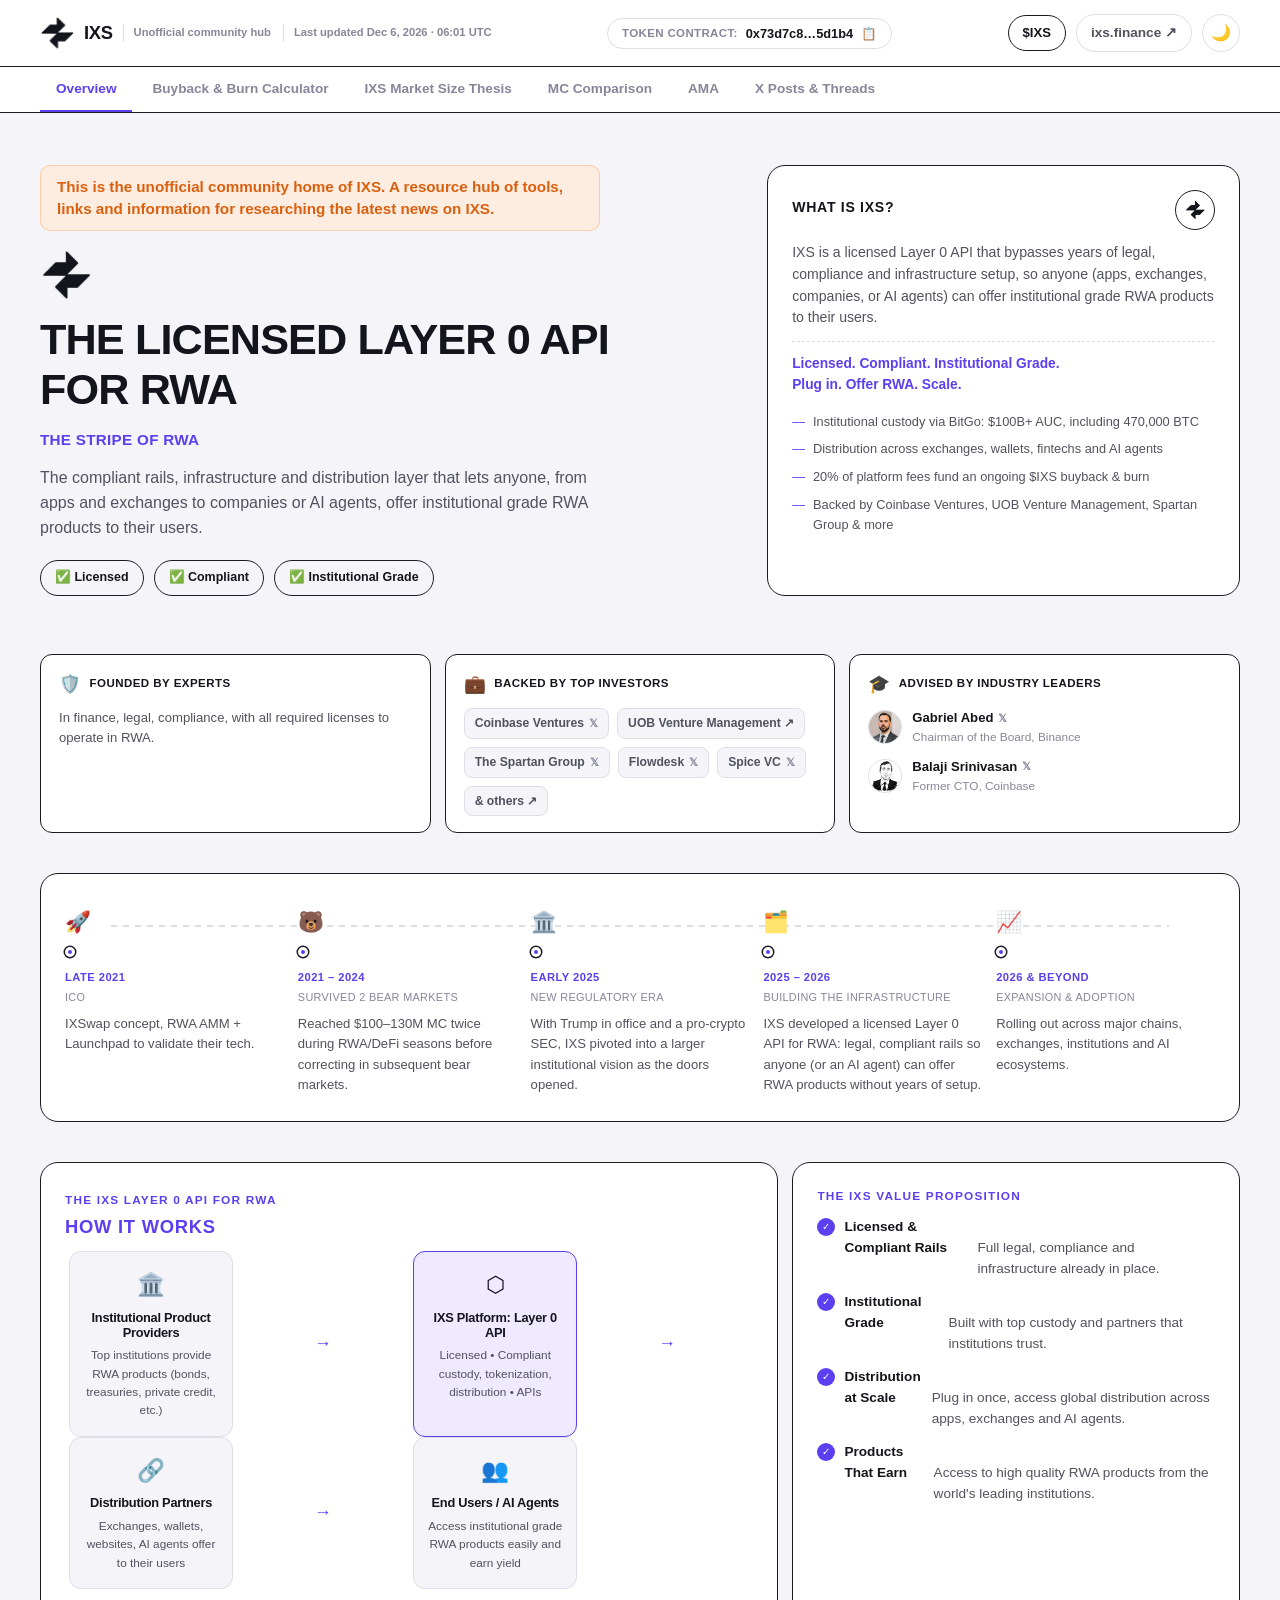
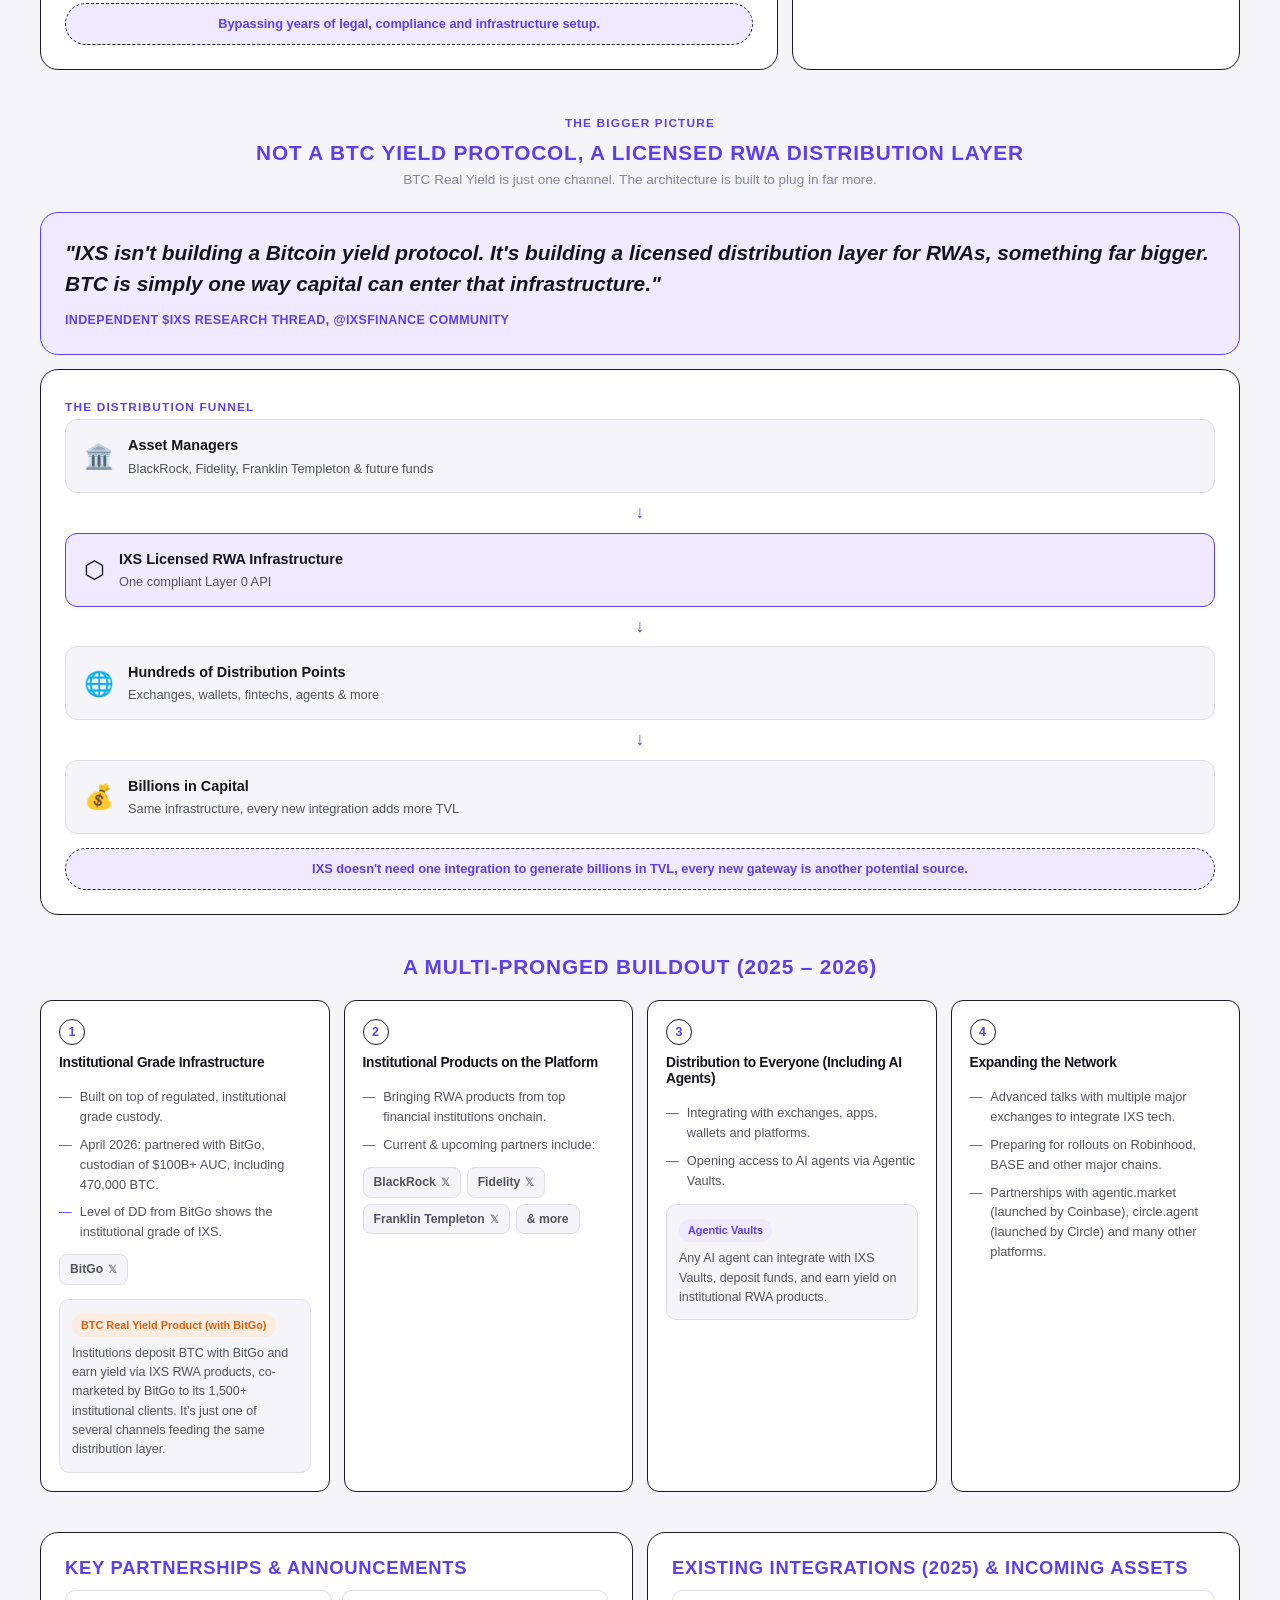
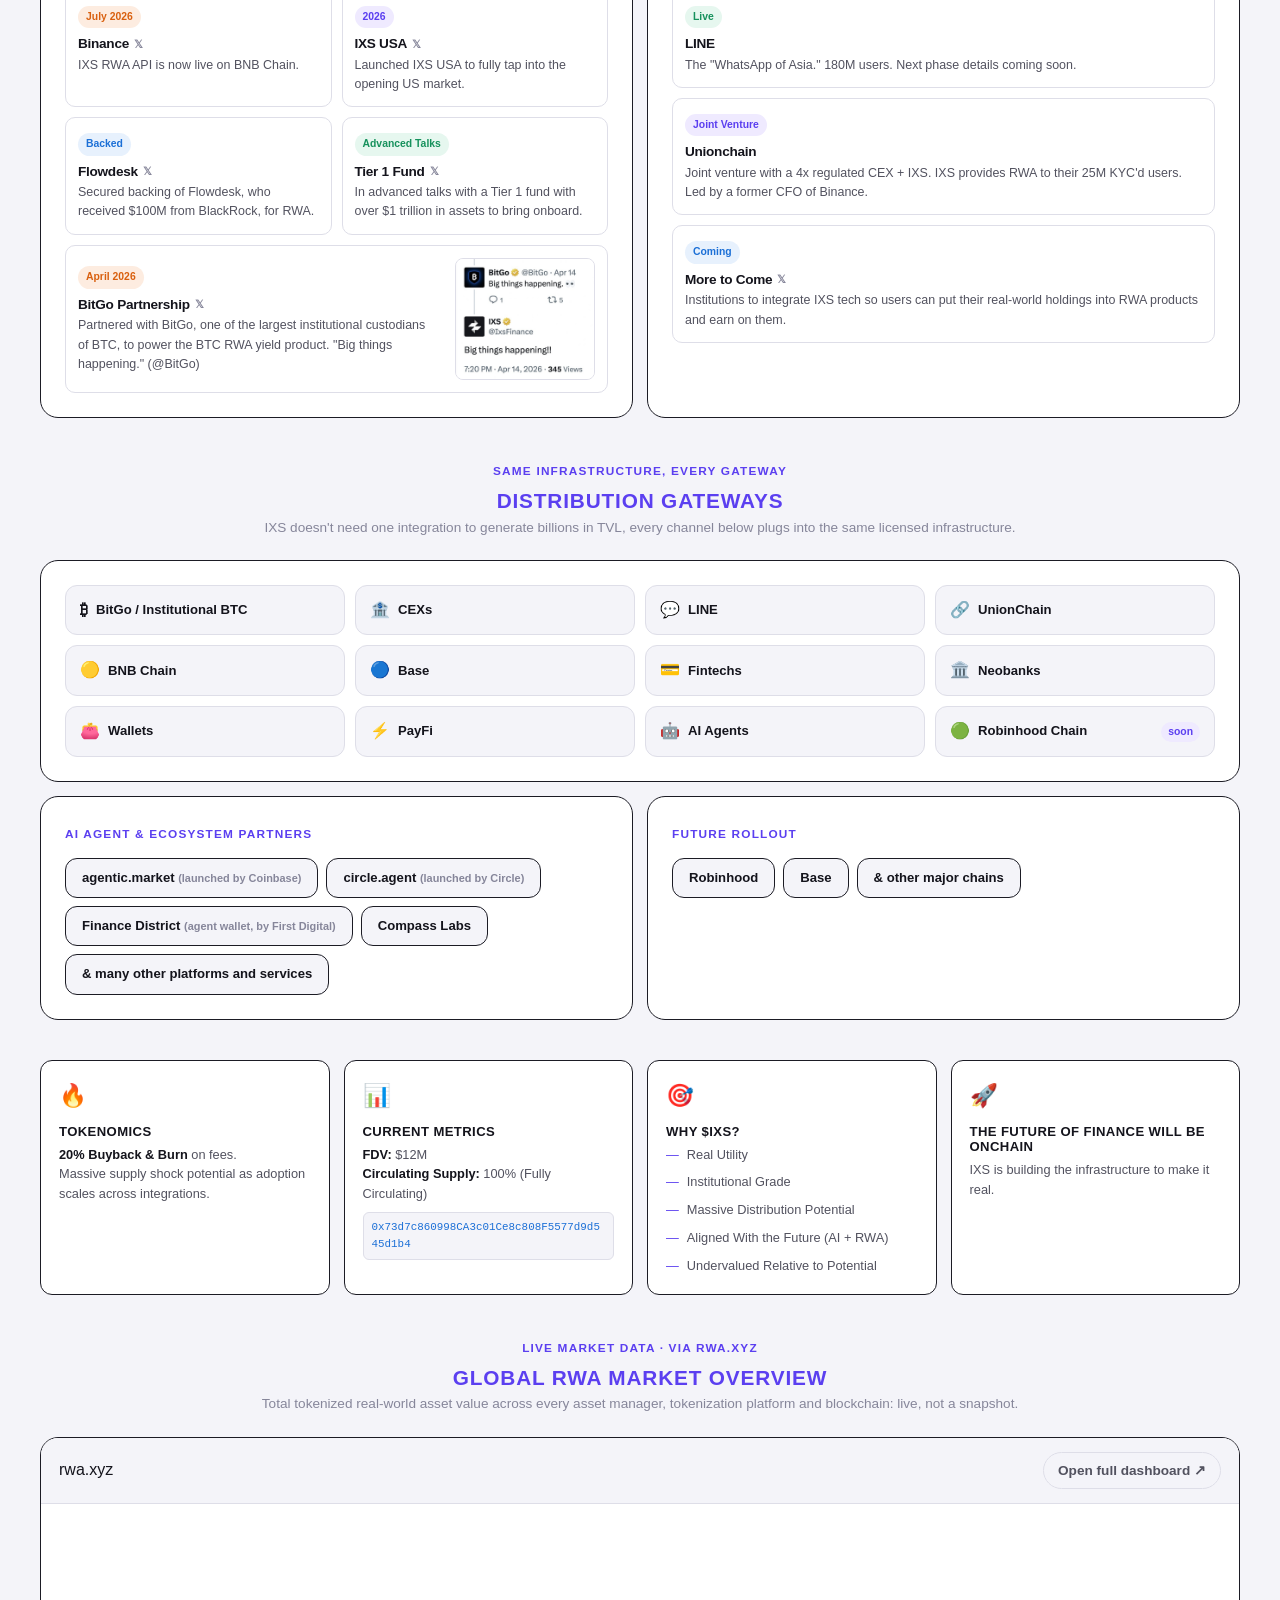
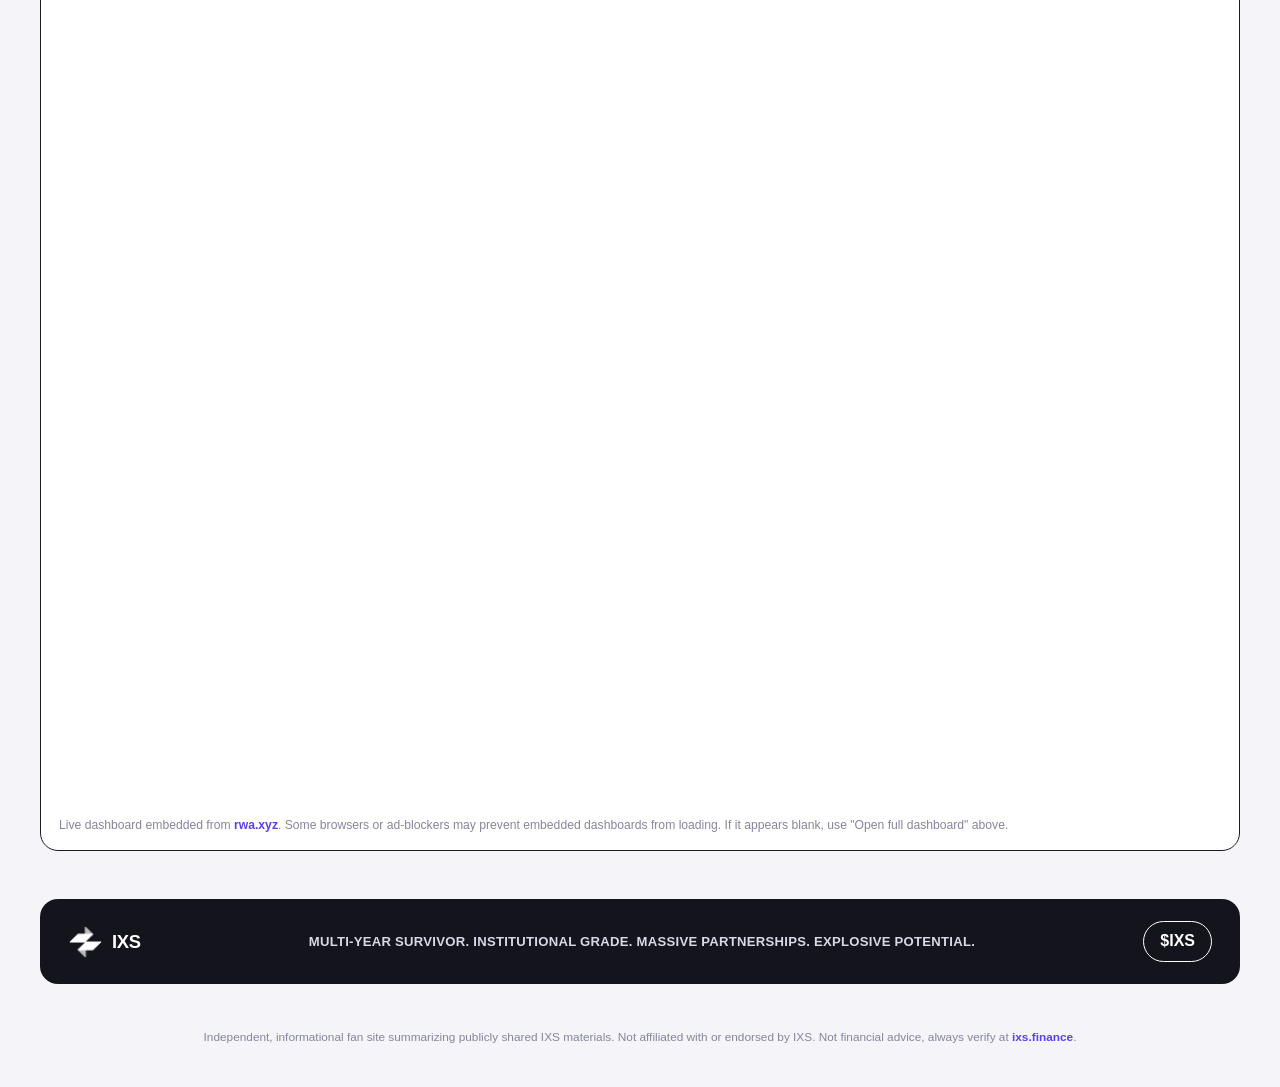
==== commit a00cfced: "Add files via upload" ====
--- a/index.html
+++ b/index.html
@@ -17,7 +17,7 @@
 <meta name="description" content="IXS is the compliant rails, infrastructure and distribution layer that lets anyone, apps, exchanges, companies or AI agents, offer institutional-grade RWA products to their users. Licensed. Compliant. Institutional Grade.">
 <link rel="icon" type="image/png" sizes="32x32" href="assets/favicon-32.png">
 <link rel="apple-touch-icon" href="assets/favicon-256.png">
-<link rel="stylesheet" href="css/styles.css?v=82">
+<link rel="stylesheet" href="css/styles.css?v=84">
 </head>
 <body>
 
@@ -30,6 +30,11 @@
       <span class="brand-tag">Unofficial community hub</span>
       <span class="last-updated" id="lastUpdated">Last updated…</span>
     </div>
+    <button type="button" id="contractCopyBtn" class="contract-chip" data-contract="0x73d7c860998CA3c01Ce8c808F5577d9d545d1b4" title="Click to copy the $IXS token contract address">
+      <span class="contract-chip-label">Token contract:</span>
+      <span class="contract-chip-addr">0x73d7c8…5d1b4</span>
+      <span class="contract-chip-icon" aria-hidden="true">📋</span>
+    </button>
     <div style="display:flex; align-items:center; gap:10px;">
       <span class="ticker-badge">$IXS</span>
       <a href="https://www.ixs.finance" target="_blank" rel="noopener" class="topbar-link">ixs.finance ↗</a>
@@ -1542,80 +1547,10 @@
     </div>
   </section>
 
-  <!-- 9. Valuation sensitivity -->
-  <section>
-    <div class="section-title reveal">
-      <span class="eyebrow" style="justify-content:center; display:inline-flex;">9 · Valuation sensitivity, not a price target</span>
-      <h2 style="margin-top:6px;">What different TVL outcomes could mean at different multiples</h2>
-      <div class="sub">If a mature IXS eventually trades somewhere between 0.25x and 1x TVL, depending on revenue, growth, margins, tokenomics and market conditions:</div>
-    </div>
-    <div class="panel reveal" style="overflow-x:auto;">
-      <table class="data-table">
-        <thead><tr><th>IXS TVL</th><th>0.25×</th><th>0.5×</th><th>1×</th></tr></thead>
-        <tbody>
-          <tr><td>$500M</td><td>$125M</td><td>$250M</td><td>$500M</td></tr>
-          <tr><td>$1B</td><td>$250M</td><td>$500M</td><td>$1B</td></tr>
-          <tr><td>$2B</td><td>$500M</td><td>$1B</td><td>$2B</td></tr>
-          <tr><td>$5B</td><td>$1.25B</td><td>$2.5B</td><td>$5B</td></tr>
-          <tr><td>$10B</td><td>$2.5B</td><td>$5B</td><td>$10B</td></tr>
-          <tr><td>$15B</td><td>$3.75B</td><td>$7.5B</td><td>$15B</td></tr>
-          <tr><td>$22B</td><td>$5.5B</td><td>$11B</td><td>$22B</td></tr>
-          <tr><td>$50B</td><td>$12.5B</td><td>$25B</td><td>$50B</td></tr>
-          <tr><td>$90B</td><td>$22.5B</td><td>$45B</td><td>$90B</td></tr>
-        </tbody>
-      </table>
-    </div>
-    <div class="panel reveal" style="margin-top:14px;">
-      <p>The multiple should ultimately depend on actual revenue and value capture, not TVL alone. None of this is a price target, it's the mathematical output of the market-size assumptions above.</p>
-    </div>
-  </section>
-
-  <!-- 10. The milestones -->
-  <section>
-    <div class="section-title reveal">
-      <span class="eyebrow" style="justify-content:center; display:inline-flex;">10 · The milestones</span>
-      <h2 style="margin-top:6px;">What each TVL level would represent</h2>
-    </div>
-    <div class="panel reveal" style="overflow-x:auto;">
-      <table class="data-table">
-        <thead><tr><th>IXS TVL milestone</th><th>What it represents</th></tr></thead>
-        <tbody>
-          <tr><td>$1B</td><td>Validation</td></tr>
-          <tr><td>$2B</td><td>Serious RWA infrastructure</td></tr>
-          <tr><td>$5B</td><td>Major industry player</td></tr>
-          <tr><td>$10B+</td><td>Category leader</td></tr>
-        </tbody>
-      </table>
-    </div>
-  </section>
-
-  <!-- 11. Translating TVL into valuation -->
-  <section>
-    <div class="section-title reveal">
-      <span class="eyebrow" style="justify-content:center; display:inline-flex;">11 · Translating TVL into $IXS valuation</span>
-      <h2 style="margin-top:6px;">MC/TVL isn't a law, it's a range</h2>
-      <div class="sub">The multiple the market pays depends on revenue, growth, margins, token value capture, regulatory moat, TVL quality, concentration, retention, dilution and competitive position</div>
-    </div>
-    <div class="panel reveal" style="overflow-x:auto;">
-      <table class="data-table">
-        <thead><tr><th>IXS TVL</th><th>0.25× MC/TVL</th><th>0.5×</th><th>1×</th></tr></thead>
-        <tbody>
-          <tr><td>$300M</td><td>$75M</td><td>$150M</td><td>$300M</td></tr>
-          <tr><td>$500M</td><td>$125M</td><td>$250M</td><td>$500M</td></tr>
-          <tr><td>$1B</td><td>$250M</td><td>$500M</td><td>$1B</td></tr>
-          <tr><td>$2B</td><td>$500M</td><td class="highlight-cell">$1B</td><td>$2B</td></tr>
-          <tr><td>$3B</td><td>$750M</td><td>$1.5B</td><td>$3B</td></tr>
-          <tr><td>$5B</td><td>$1.25B</td><td>$2.5B</td><td>$5B</td></tr>
-          <tr><td>$10B</td><td>$2.5B</td><td>$5B</td><td>$10B</td></tr>
-        </tbody>
-      </table>
-    </div>
-  </section>
-
-  <!-- 12. Where IXS could deserve a premium -->
-  <section>
-    <div class="section-title reveal">
-      <span class="eyebrow" style="justify-content:center; display:inline-flex;">12 · Where IXS could deserve a premium</span>
+  <!-- 9. Where IXS could deserve a premium -->
+  <section>
+    <div class="section-title reveal">
+      <span class="eyebrow" style="justify-content:center; display:inline-flex;">9 · Where IXS could deserve a premium</span>
       <h2 style="margin-top:6px;">Not all TVL, or all throughput, is worth the same multiple</h2>
     </div>
     <div class="thesis-compare reveal">
@@ -1650,10 +1585,10 @@
     </div>
   </section>
 
-  <!-- 13. The upside the model doesn't capture -->
-  <section>
-    <div class="section-title reveal">
-      <span class="eyebrow" style="justify-content:center; display:inline-flex;">13 · The upside the model doesn't capture</span>
+  <!-- 10. The upside the model doesn't capture -->
+  <section>
+    <div class="section-title reveal">
+      <span class="eyebrow" style="justify-content:center; display:inline-flex;">10 · The upside the model doesn't capture</span>
       <h2 style="margin-top:6px;">Network effects and the buyback flywheel</h2>
       <div class="sub">If IXS reaches $9B TVL, that's not the finish line, it's proof institutional onboarding works, asset managers trust the infrastructure, distribution partners generate TVL, regulatory infrastructure scales, cross-chain distribution works, and agents can use the vaults. At that stage, gaining another 0.1% of the global market could become easier than gaining the first 0.1%.</div>
     </div>
@@ -1726,6 +1661,6 @@
 <!-- /tab-ixs-thesis -->
 
 <script src="assets/chart.umd.js"></script>
-<script src="js/script.js?v=82"></script>
+<script src="js/script.js?v=84"></script>
 </body>
 </html>
--- a/css/styles.css
+++ b/css/styles.css
@@ -195,6 +195,34 @@
 }
 .topbar-link:hover { border-color: var(--border); color: var(--ink); }
 
+.contract-chip {
+  display: inline-flex;
+  align-items: center;
+  gap: 8px;
+  padding: 7px 14px;
+  border: 1.5px solid var(--border-soft);
+  border-radius: 999px;
+  background: transparent;
+  cursor: pointer;
+  font-family: inherit;
+  white-space: nowrap;
+}
+.contract-chip:hover { border-color: var(--purple); background: var(--purple-soft); }
+.contract-chip-label { font-size: 0.72rem; font-weight: 700; color: var(--faint); text-transform: uppercase; letter-spacing: 0.03em; }
+.contract-chip-addr { font-size: 0.8rem; font-weight: 700; color: var(--ink); font-variant-numeric: tabular-nums; }
+.contract-chip-icon { font-size: 0.78rem; }
+.contract-chip.copied { border-color: var(--green); background: var(--green-soft, rgba(22, 145, 92, 0.12)); }
+.contract-chip.copied .contract-chip-addr::after { content: "Copied!"; color: var(--green); }
+.contract-chip.copied .contract-chip-addr { font-size: 0; }
+.contract-chip.copied .contract-chip-addr::after { font-size: 0.8rem; }
+
+@media (max-width: 900px) {
+  .contract-chip-label { display: none; }
+}
+@media (max-width: 700px) {
+  .contract-chip { display: none; }
+}
+
 /* Dark-ink logo marks need to flip to light when the page goes dark;
    the footer band stays permanently dark so its light-colored logo
    asset (logo-mark-light.png) never needs inverting. */
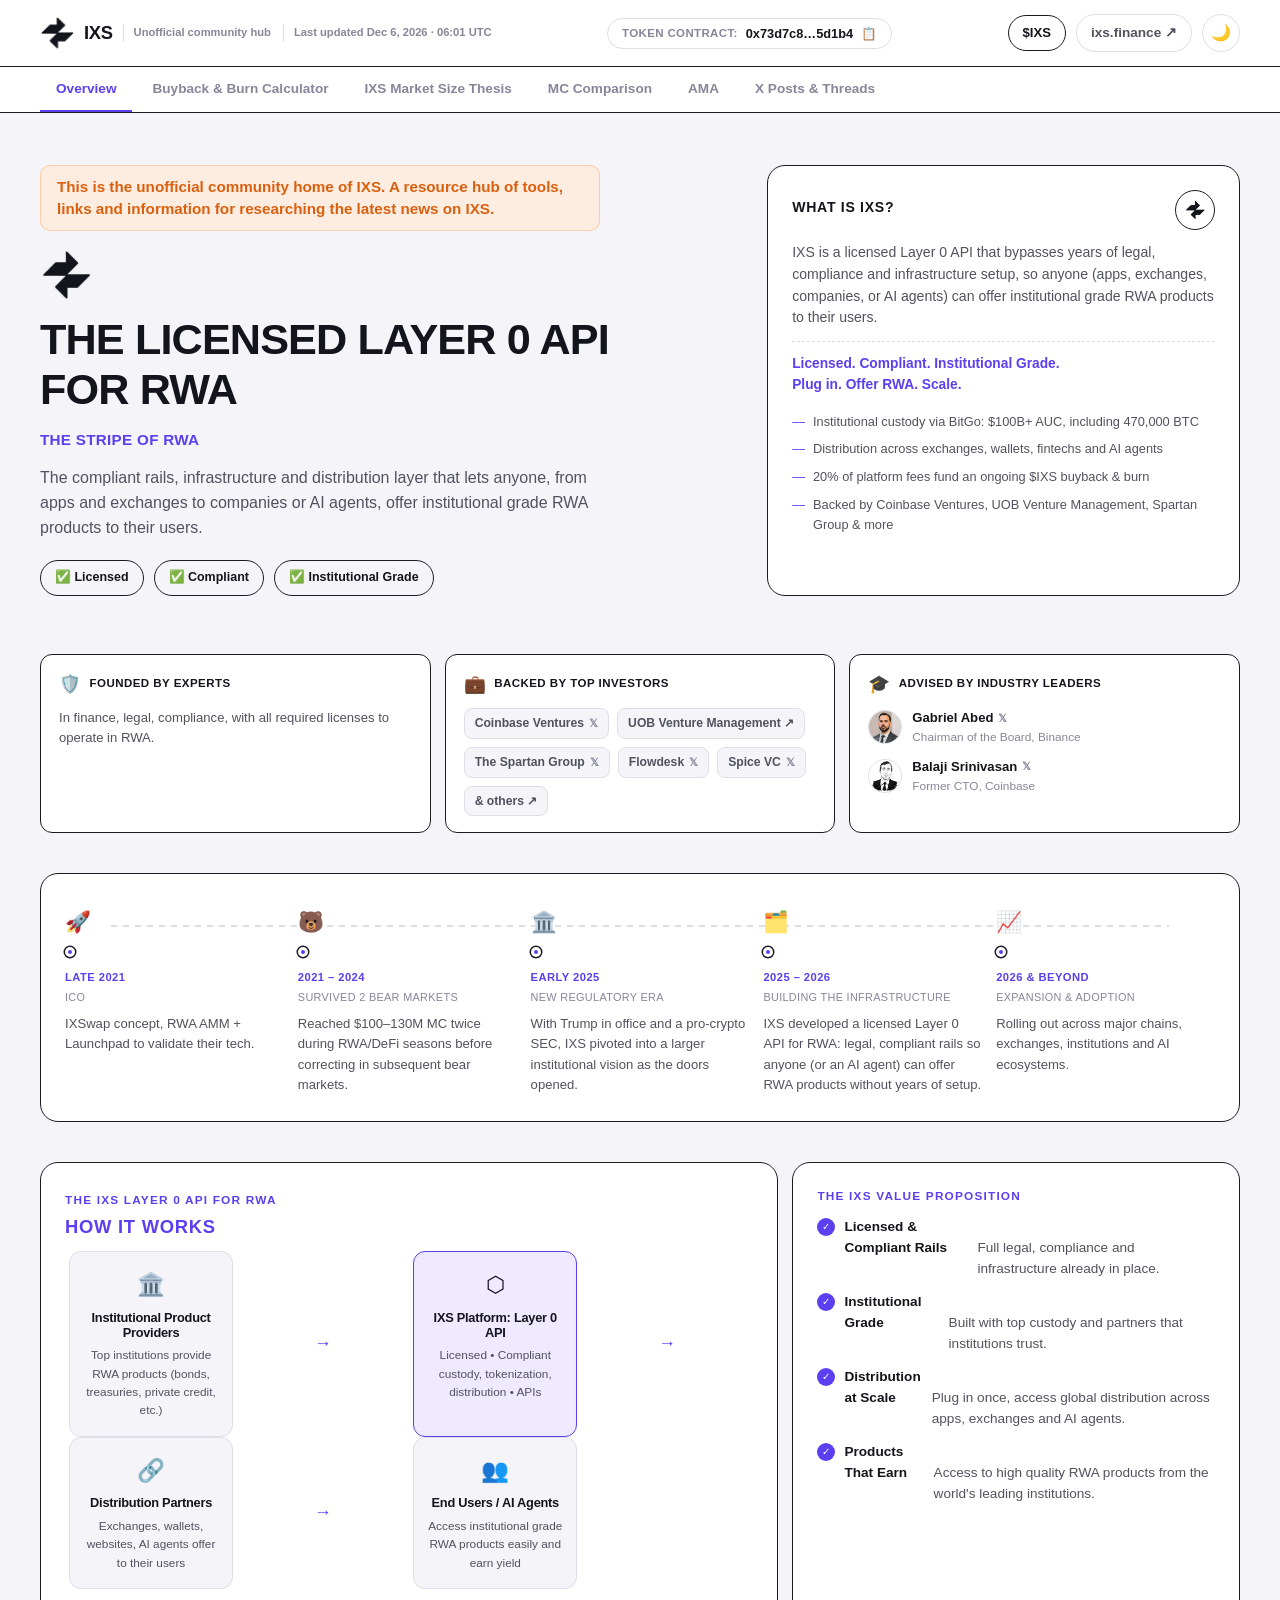
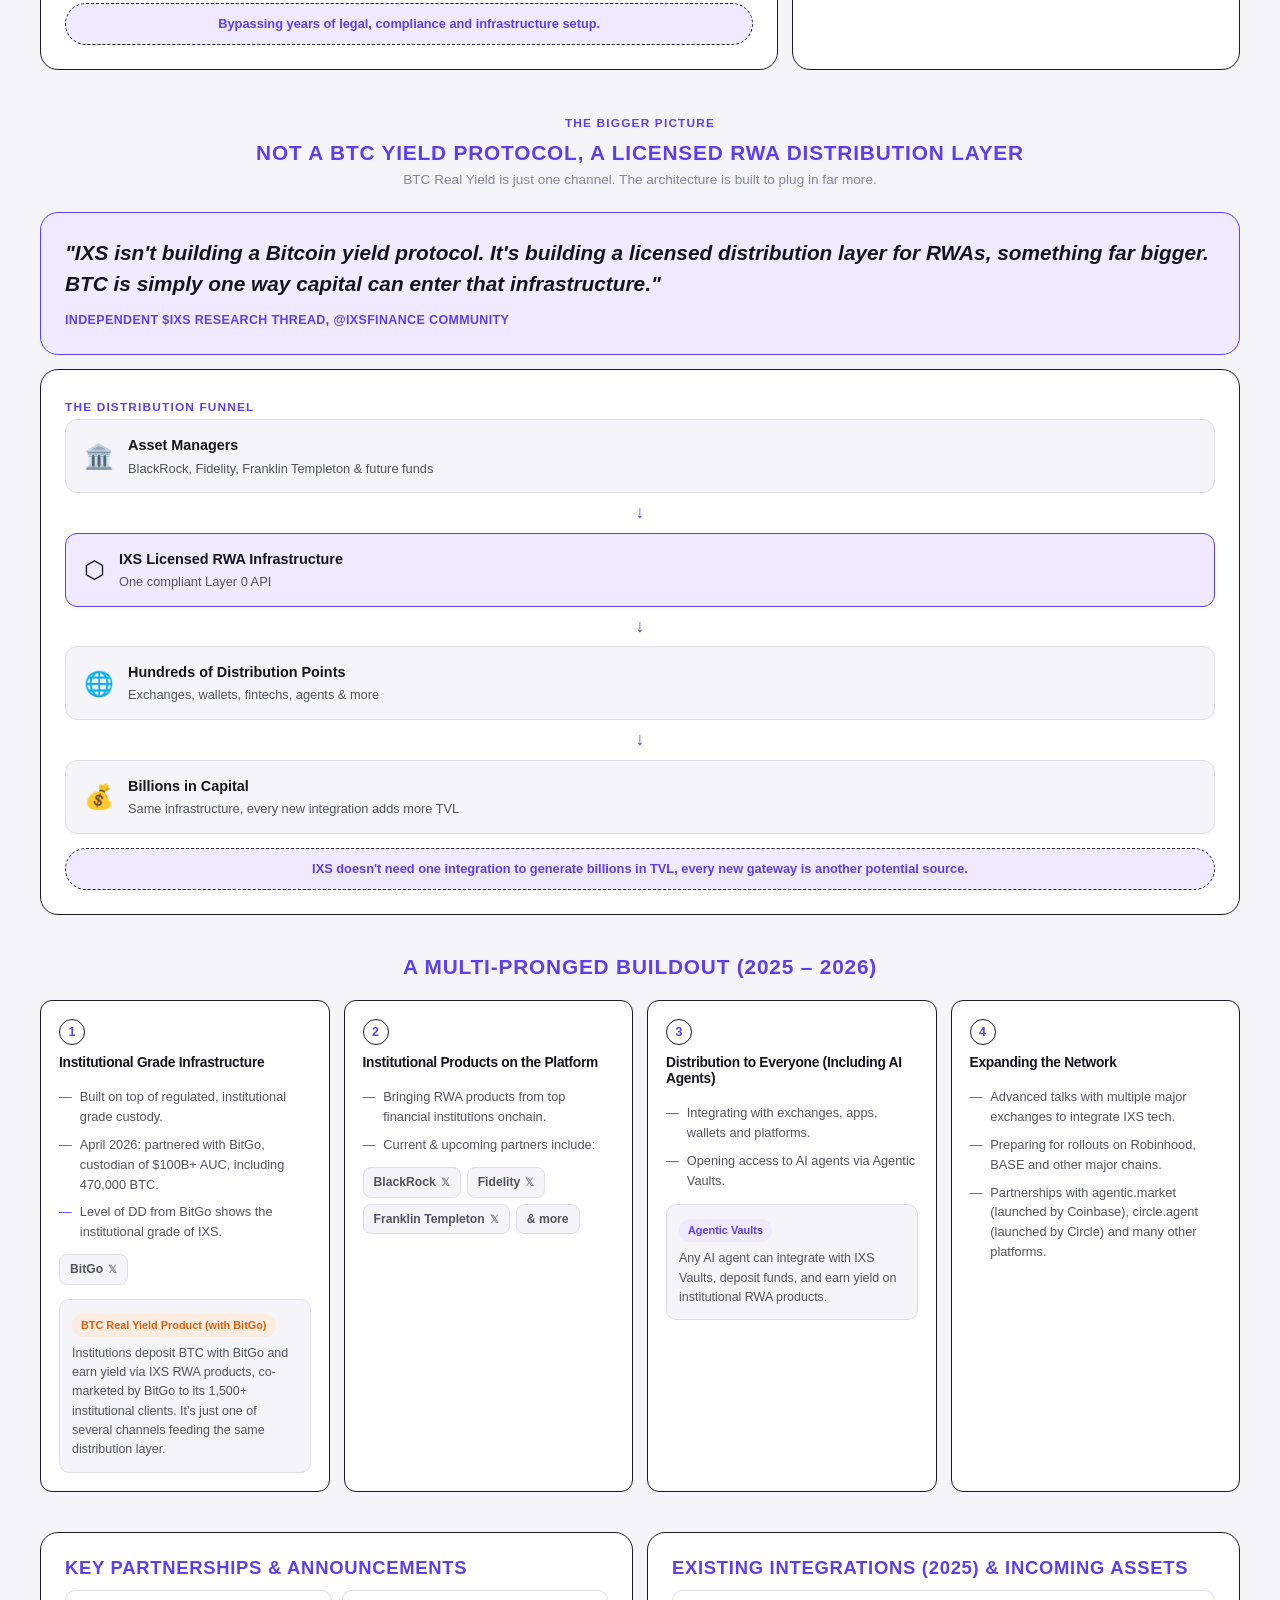
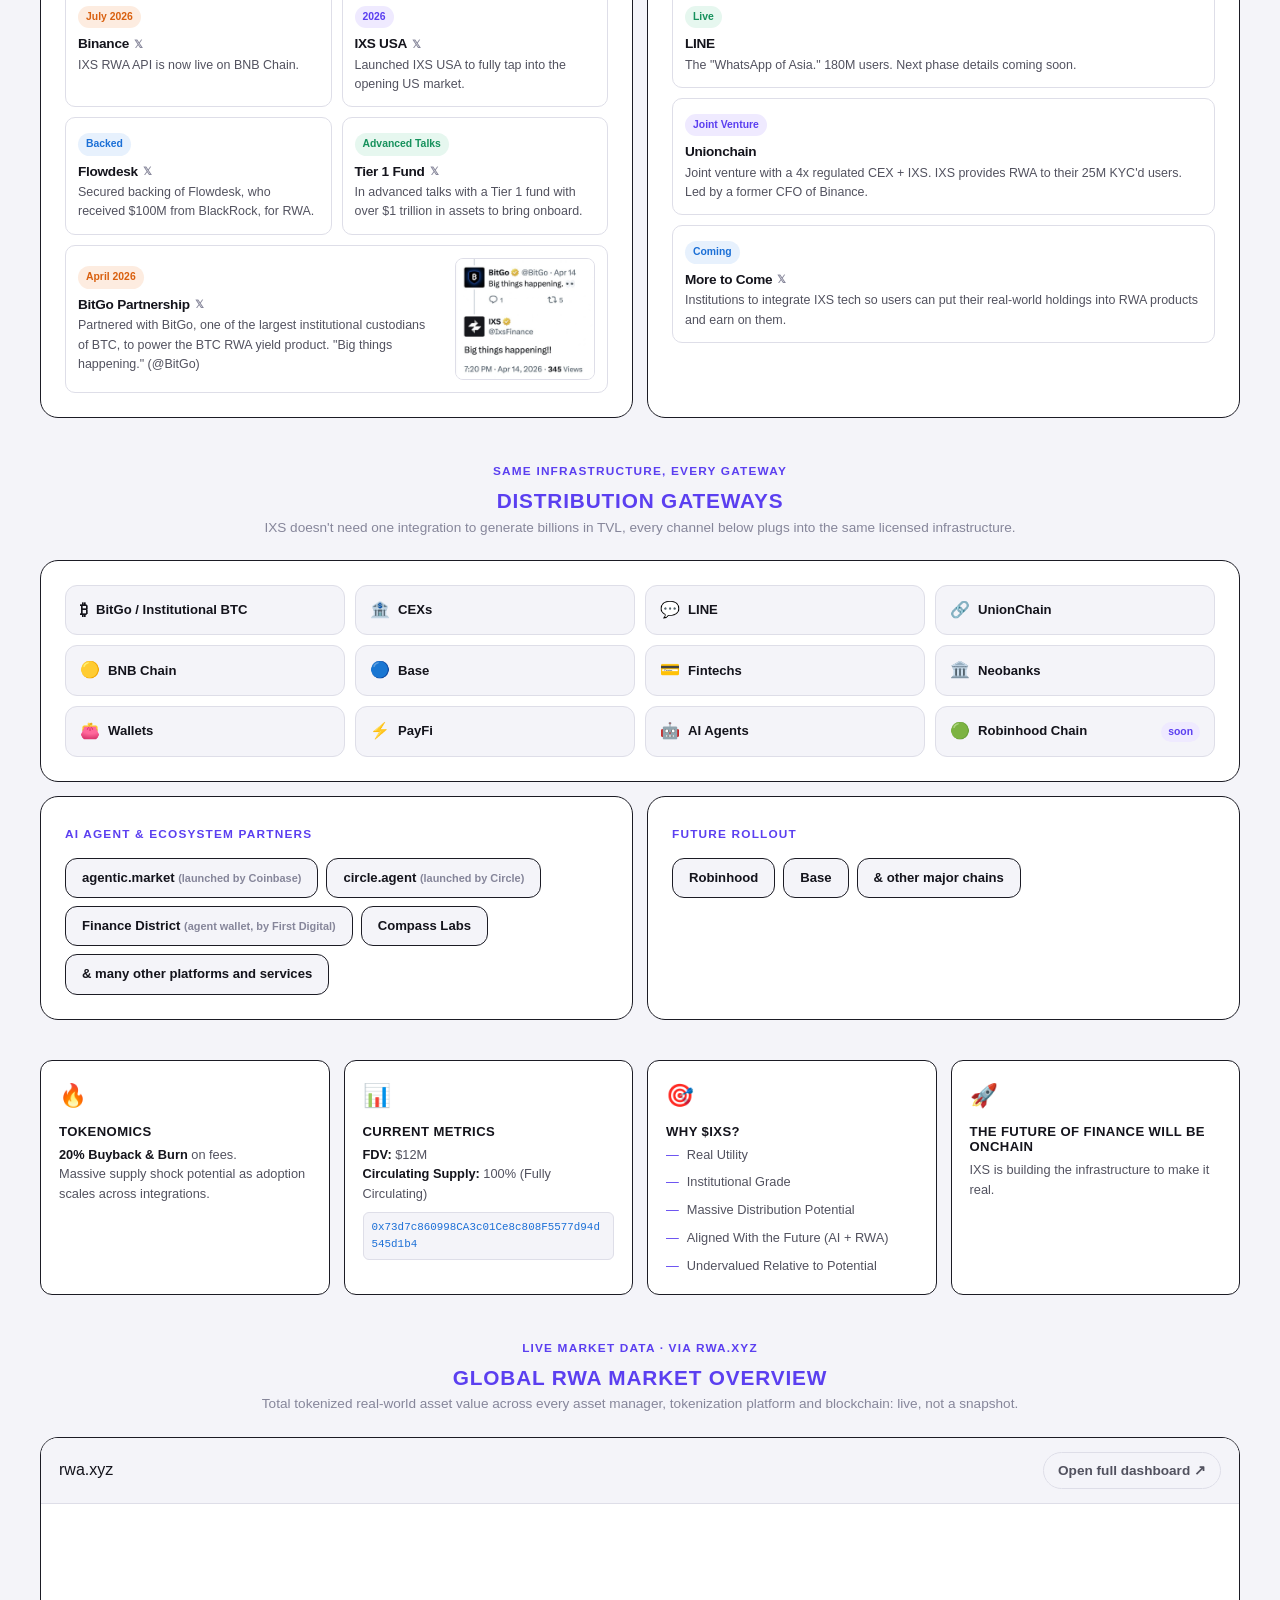
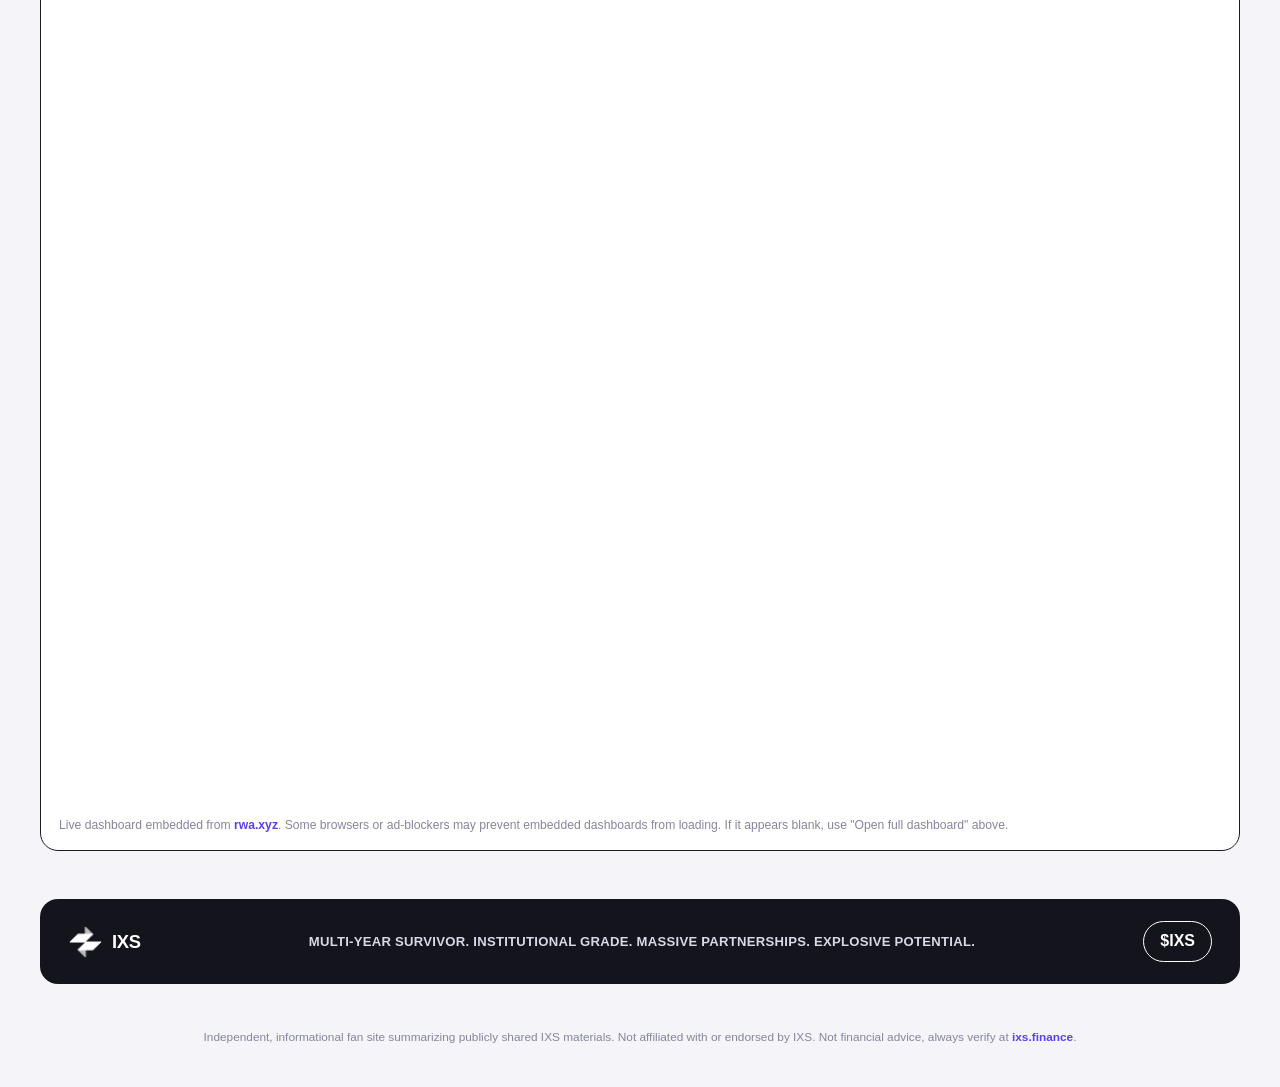
==== commit 9e1914eb: "Add files via upload" ====
--- a/index.html
+++ b/index.html
@@ -17,7 +17,7 @@
 <meta name="description" content="IXS is the compliant rails, infrastructure and distribution layer that lets anyone, apps, exchanges, companies or AI agents, offer institutional-grade RWA products to their users. Licensed. Compliant. Institutional Grade.">
 <link rel="icon" type="image/png" sizes="32x32" href="assets/favicon-32.png">
 <link rel="apple-touch-icon" href="assets/favicon-256.png">
-<link rel="stylesheet" href="css/styles.css?v=84">
+<link rel="stylesheet" href="css/styles.css?v=87">
 </head>
 <body>
 
@@ -30,7 +30,7 @@
       <span class="brand-tag">Unofficial community hub</span>
       <span class="last-updated" id="lastUpdated">Last updated…</span>
     </div>
-    <button type="button" id="contractCopyBtn" class="contract-chip" data-contract="0x73d7c860998CA3c01Ce8c808F5577d9d545d1b4" title="Click to copy the $IXS token contract address">
+    <button type="button" id="contractCopyBtn" class="contract-chip" data-contract="0x73d7c860998CA3c01Ce8c808F5577d94d545d1b4" title="Click to copy the $IXS token contract address">
       <span class="contract-chip-label">Token contract:</span>
       <span class="contract-chip-addr">0x73d7c8…5d1b4</span>
       <span class="contract-chip-icon" aria-hidden="true">📋</span>
@@ -459,7 +459,7 @@
         <h3>Current Metrics</h3>
         <p><span class="metric">FDV:</span> $12M</p>
         <p><span class="metric">Circulating Supply:</span> 100% (Fully Circulating)</p>
-        <code>0x73d7c860998CA3c01Ce8c808F5577d9d545d1b4</code>
+        <code>0x73d7c860998CA3c01Ce8c808F5577d94d545d1b4</code>
       </div>
       <div class="bottom-card reveal">
         <div class="ic">🎯</div>
@@ -1304,7 +1304,7 @@
   <section class="tight">
     <div class="panel model-disclaimer reveal">
       <h2 style="margin-bottom:8px;">Data & methodology</h2>
-      <p>Market cap and FDV for all six tokens are sourced from CoinGecko / DefiLlama token pages. Competitor TVL for the four RWA protocols (Ondo, Centrifuge, Syrup/Maple, Securitize) is each platform's DefiLlama protocol TVL, real-world assets tokenized or deployed through them. IXS's TVL here uses the $88M figure the team itself has reported (capital raised and deployed through its primary deals and fundraising rounds, as shared in the July 22, 2026 community AMA), not DefiLlama's ~$118K figure for "IXS," which only counts on-chain DEX liquidity because DefiLlama tracks IXS under the DEX/AMM category rather than as an RWA-issuance protocol; that on-chain figure isn't measuring the same thing as the other five and would misrepresent the comparison. Stellar/XLM's TVL here uses Stellar's own reported ~$1.4B tokenized RWA footprint (its March 2026 institutional report), not a general DeFi-TVL figure, since XLM is a Layer 1 token, not an RWA protocol token, and a generic chain-TVL number wouldn't measure the same thing as the other five. ATH Market Cap and ATH FDV are each token's all-time-high price multiplied by today's circulating and total supply, not the actual supply on the historical ATH date, which isn't reliably available for all six, so these are approximations that can overstate the real historical figure for a token whose supply has grown since its ATH. That's most significant for Ondo (circulating supply has roughly tripled since its Dec 2024 ATH of $2.14) and Stellar (XLM's supply was cut roughly in half by a 2019 burn, so its Jan 2018 ATH circulated far fewer tokens than exist today), so their ATH MC/FDV here should be read as a rough upper bound, not a verified historical figure. IXS (fully circulating, unchanged since its Mar 2024 ATH) and Securitize (ATH was days ago, supply essentially unchanged) are the most reliable of the six. This is a snapshot, not a live feed, all figures move with the market, always verify at the linked sources before relying on them.</p>
+      <p>Market cap and FDV for all six tokens are sourced from CoinGecko / DefiLlama token pages. Competitor TVL for the four RWA protocols (Ondo, Centrifuge, Syrup/Maple, Securitize) is each platform's DefiLlama protocol TVL, real-world assets tokenized or deployed through them. IXS's TVL here uses the $88M figure the team itself has reported (capital raised and deployed through its primary deals and fundraising rounds, as shared in the July 22, 2026 community AMA), not DefiLlama's ~$118K figure for "IXS," which only counts on-chain DEX liquidity because DefiLlama tracks IXS under the DEX/AMM category rather than as an RWA-issuance protocol; that on-chain figure isn't measuring the same thing as the other five and would misrepresent the comparison. Stellar/XLM's TVL here uses Stellar's own reported ~$1.4B tokenized RWA footprint (its March 2026 institutional report), not a general DeFi-TVL figure, since XLM is a Layer 1 token, not an RWA protocol token, and a generic chain-TVL number wouldn't measure the same thing as the other five. ATH Market Cap and ATH FDV are each token's all-time-high price multiplied by today's circulating and total supply, not the actual supply on the historical ATH date, which isn't reliably available for all six, so these are approximations that can overstate the real historical figure for a token whose supply has grown since its ATH. That's most significant for Ondo (circulating supply has roughly tripled since its Dec 2024 ATH of $2.14) and Stellar (XLM's supply was cut roughly in half by a 2019 burn, so its Jan 2018 ATH circulated far fewer tokens than exist today), so their ATH MC/FDV here should be read as a rough upper bound, not a verified historical figure. IXS (fully circulating, unchanged since its Mar 2024 ATH) and Securitize (ATH was days ago, supply essentially unchanged) are the most reliable of the six. One important caveat on Securitize specifically: the MC/FDV shown here (~$22.79M / ~$191.28M) is for a thinly-tracked crypto token, kept for consistency since every other bar in this comparison is a token market cap, not company equity. Securitize Corp. itself is a much larger business, it also trades publicly on the NYSE under the ticker SECZ (following its July 2026 SPAC merger with Cantor Equity Partners II), with a stock market cap of roughly $1.1B-$1.3B as of early August 2026, tens of times larger than the token figure used in this chart. This is a snapshot, not a live feed, all figures move with the market, always verify at the linked sources before relying on them.</p>
     </div>
   </section>
 
@@ -1661,6 +1661,6 @@
 <!-- /tab-ixs-thesis -->
 
 <script src="assets/chart.umd.js"></script>
-<script src="js/script.js?v=84"></script>
+<script src="js/script.js?v=87"></script>
 </body>
 </html>
